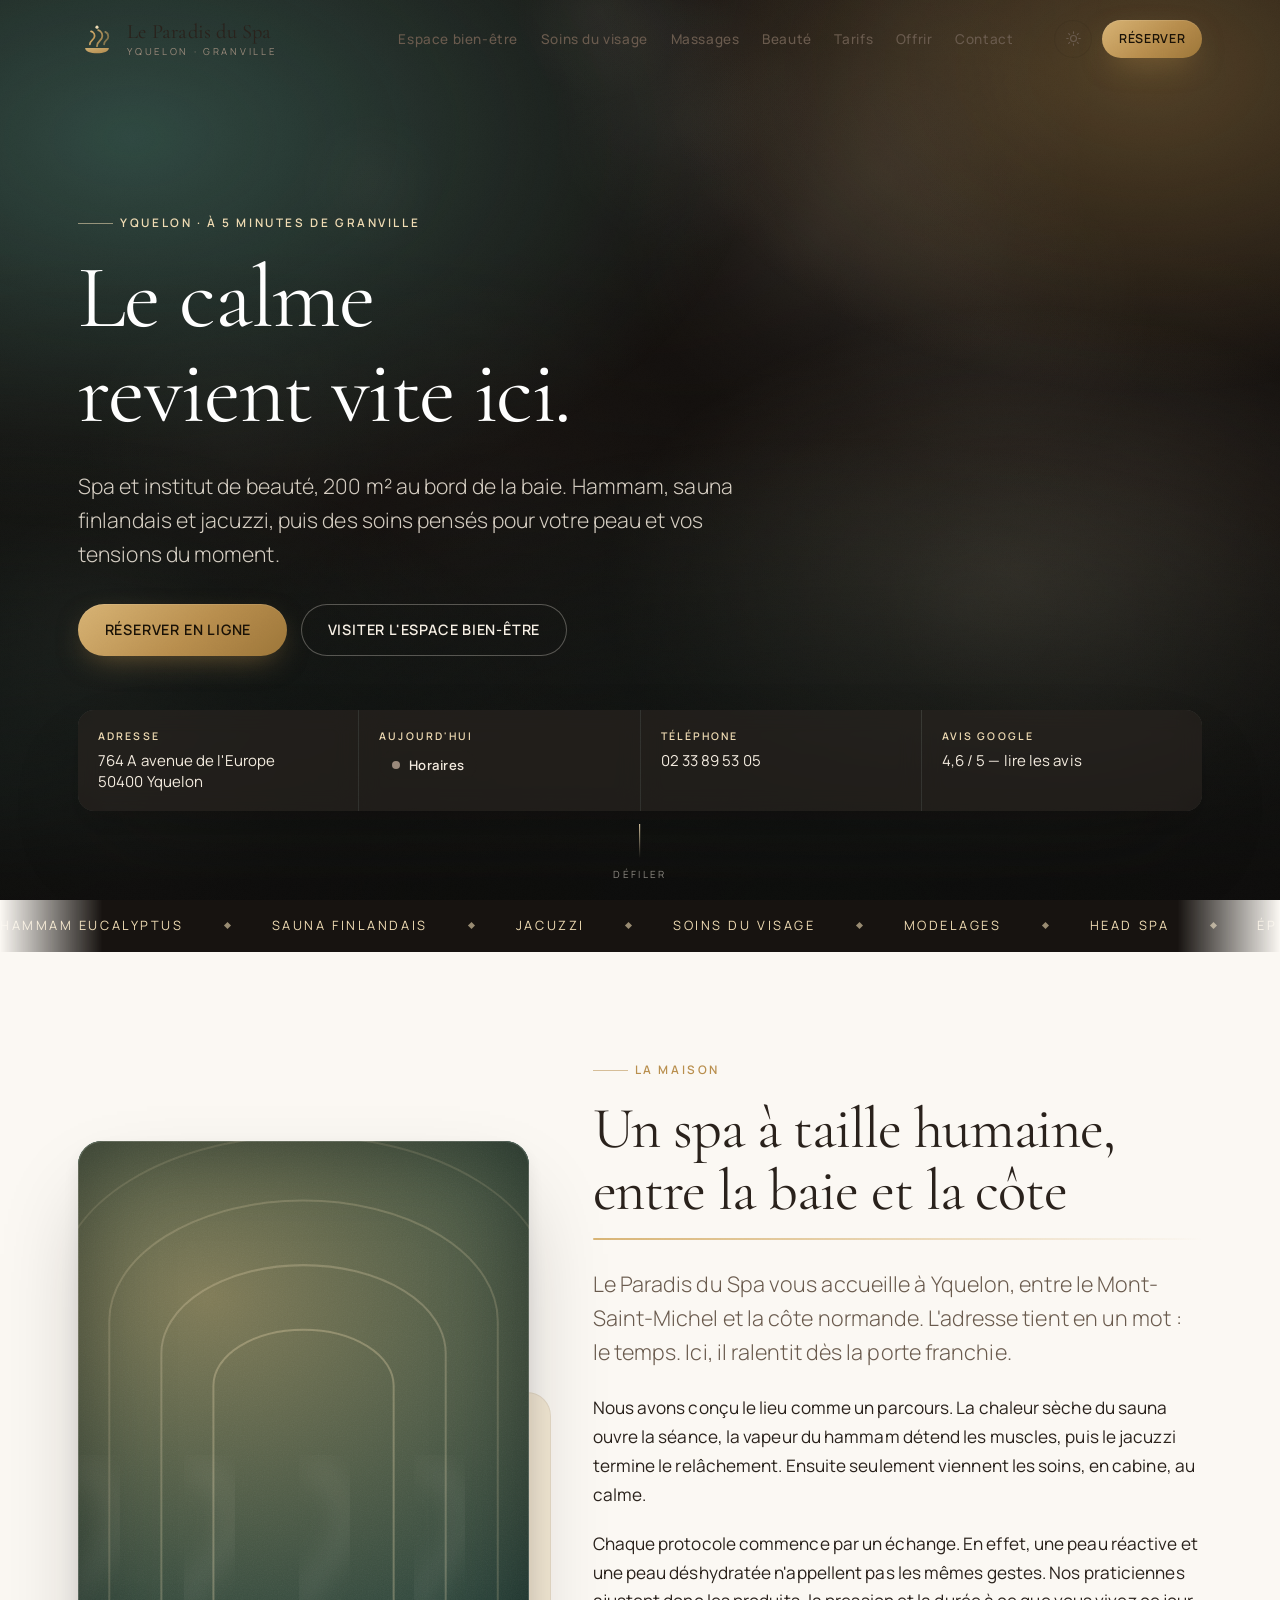
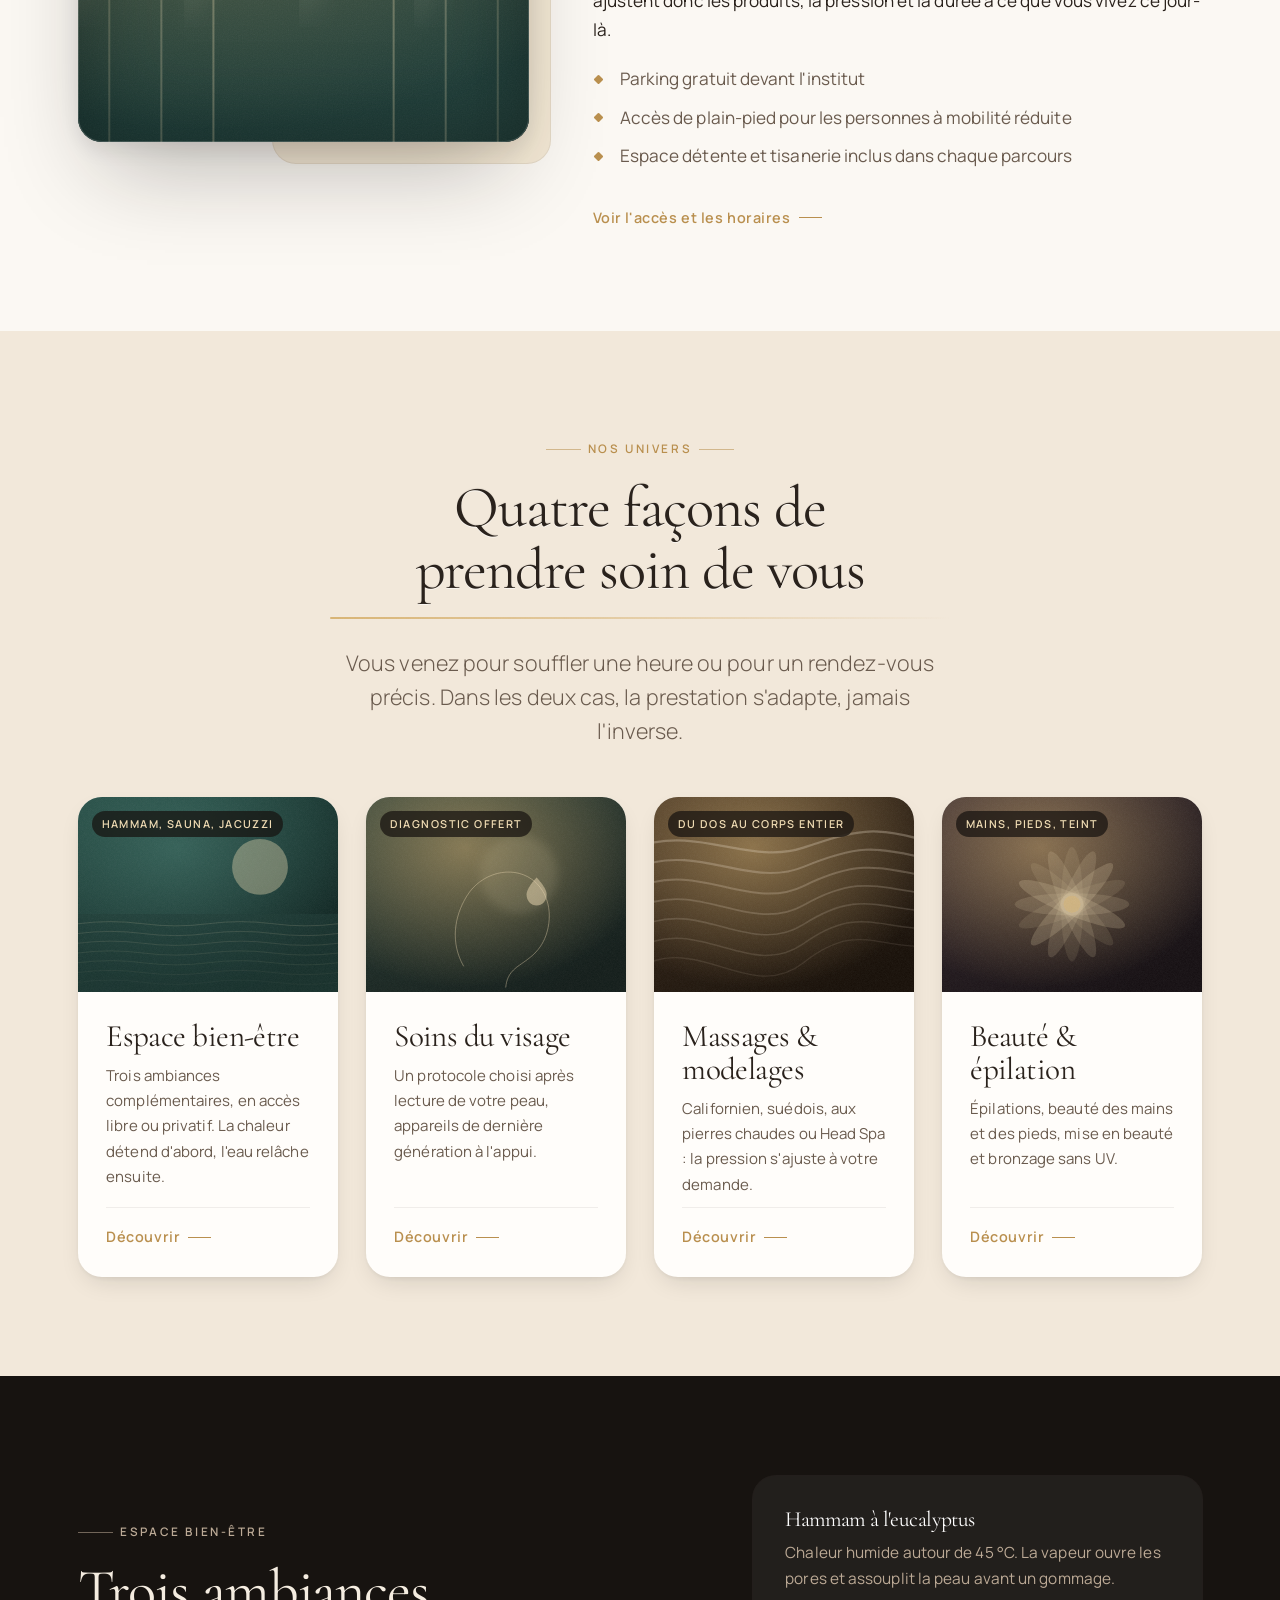
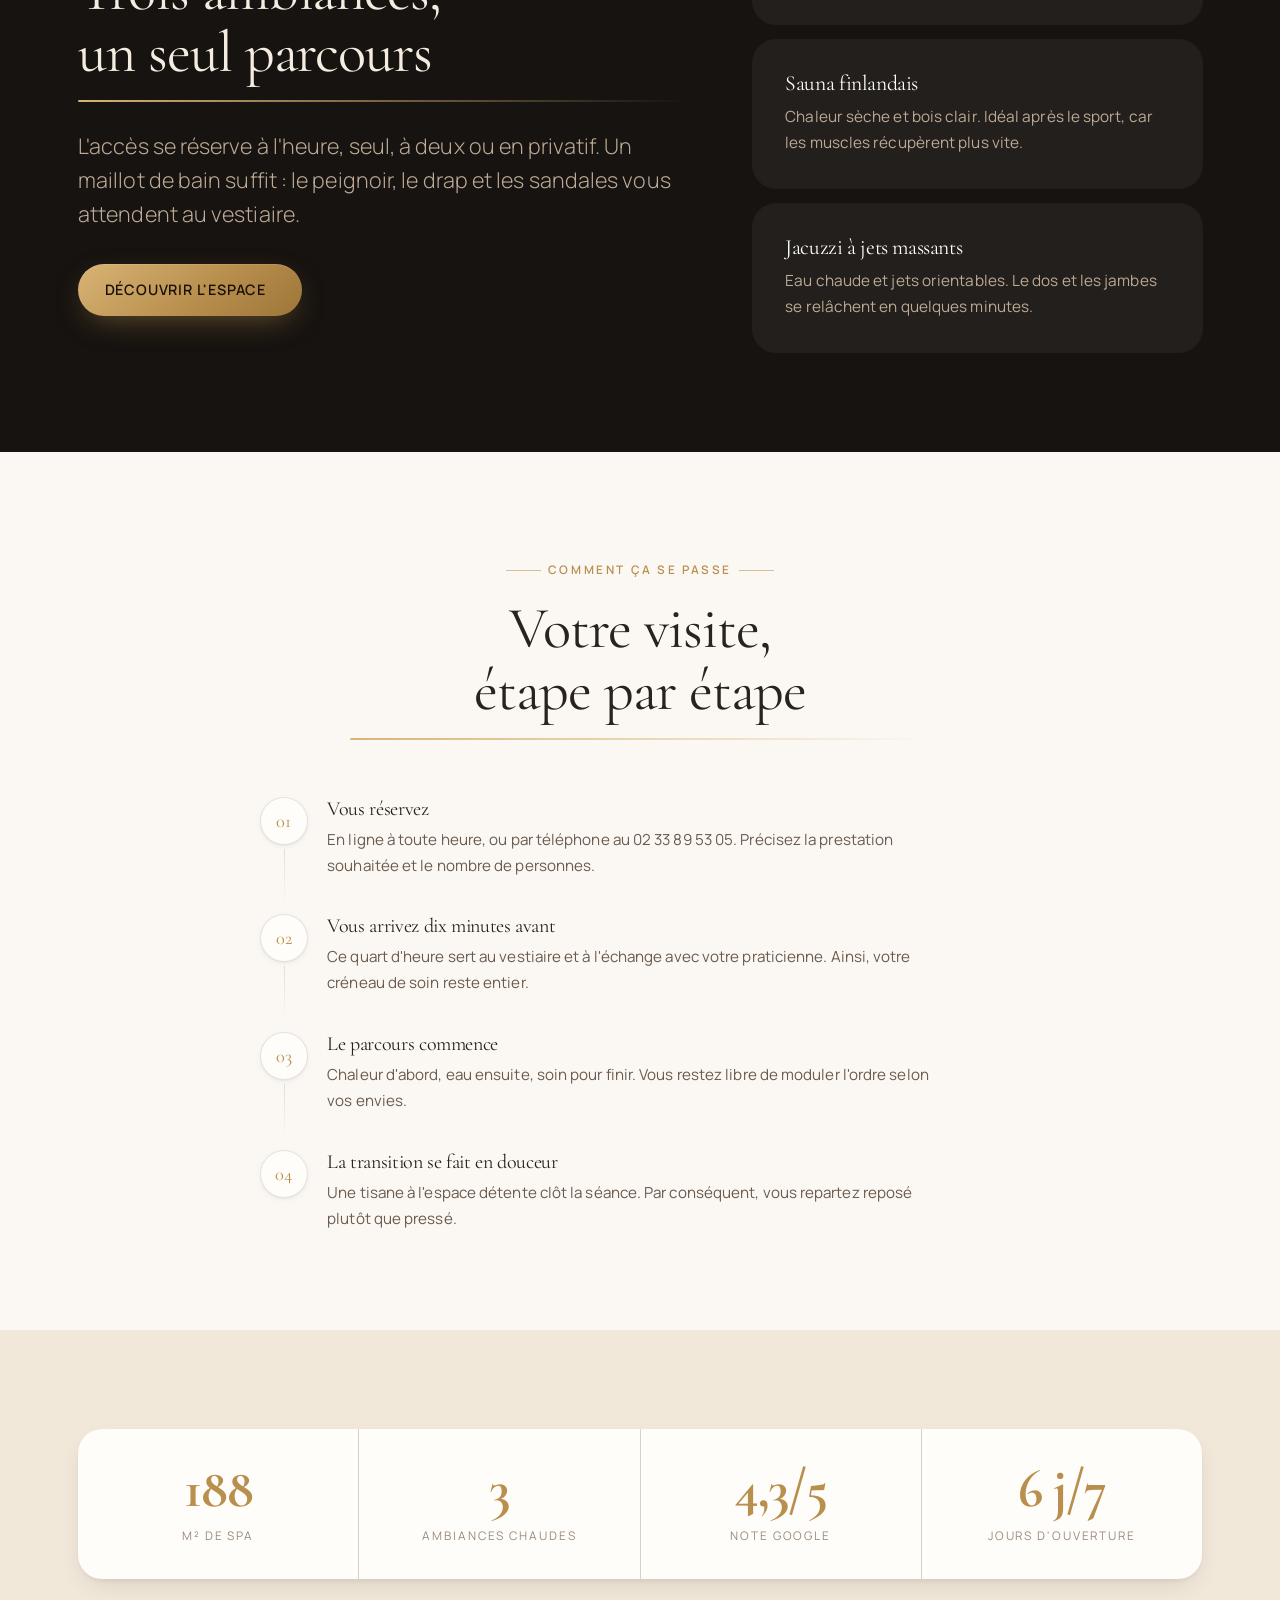
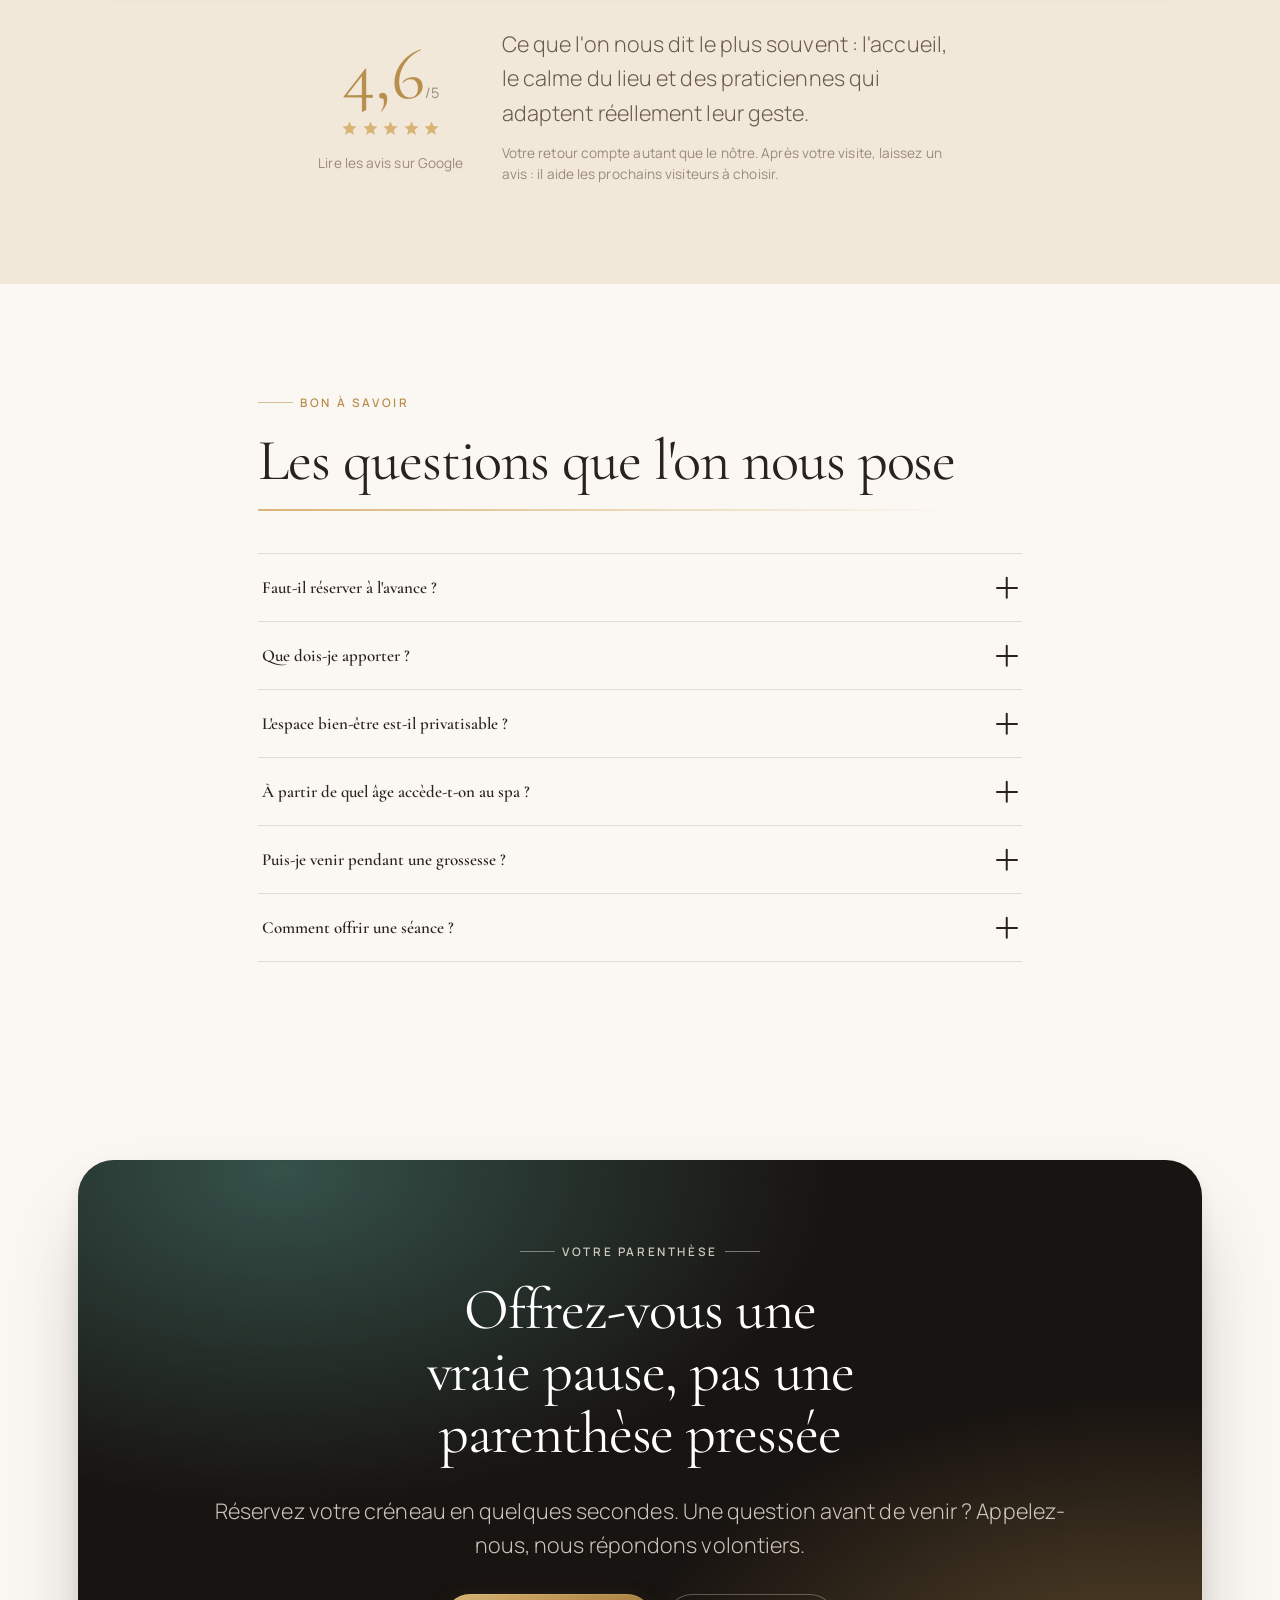
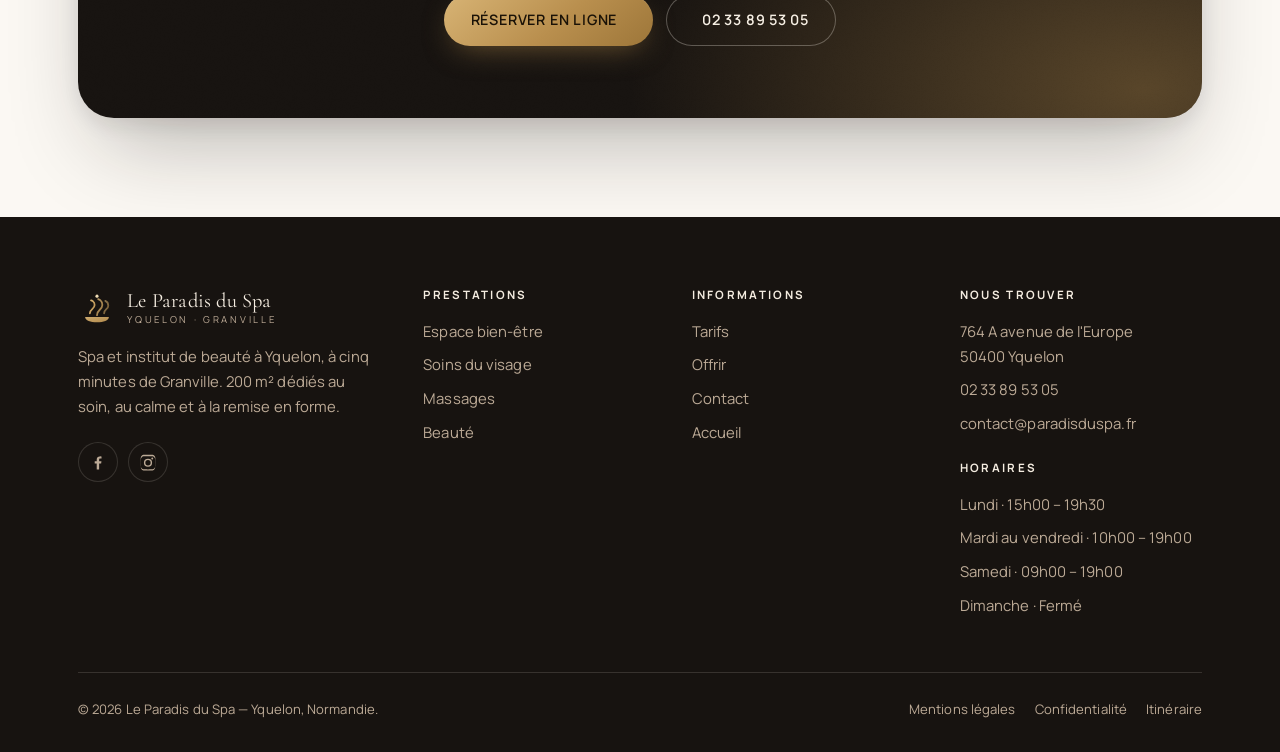
==== index.html @ 2a003c5e "Refonte complète du site en HTML statique Nouveau site de 10 pages, sans dépendance ni étape de comp" ====
<!doctype html>
<html lang="fr">
<head>
  <meta charset="utf-8">
  <meta name="viewport" content="width=device-width, initial-scale=1, viewport-fit=cover">
  <title>Spa &amp; institut de beauté à Granville — Le Paradis du Spa</title>
  <meta name="description" content="Spa à Yquelon près de Granville : hammam, sauna, jacuzzi, soins du visage, massages et beauté. Réservation en ligne, parking gratuit.">
  <link rel="canonical" href="https://www.paradisduspa.fr/">
  <meta name="robots" content="index, follow, max-image-preview:large">
  <meta name="theme-color" content="#171310">
  <meta name="format-detection" content="telephone=no">

  <meta property="og:type" content="website">
  <meta property="og:locale" content="fr_FR">
  <meta property="og:site_name" content="Le Paradis du Spa">
  <meta property="og:title" content="Spa &amp; institut de beauté à Granville — Le Paradis du Spa">
  <meta property="og:description" content="Spa à Yquelon près de Granville : hammam, sauna, jacuzzi, soins du visage, massages et beauté. Réservation en ligne, parking gratuit.">
  <meta property="og:url" content="https://www.paradisduspa.fr/">
  <meta property="og:image" content="https://www.paradisduspa.fr/assets/img/og.jpg">
  <meta property="og:image:width" content="1200">
  <meta property="og:image:height" content="630">
  <meta name="twitter:card" content="summary_large_image">

  <link rel="icon" href="assets/img/favicon.svg" type="image/svg+xml">
  <link rel="apple-touch-icon" href="assets/img/apple-touch-icon.png">
  <link rel="manifest" href="site.webmanifest">

  <link rel="preconnect" href="https://fonts.googleapis.com">
  <link rel="preconnect" href="https://fonts.gstatic.com" crossorigin>
  <link rel="stylesheet" href="assets/css/style.css">
  <link rel="stylesheet" href="https://fonts.googleapis.com/css2?family=Cormorant+Garamond:ital,wght@0,300;0,400;0,600;1,300&family=Manrope:wght@300;400;500;600;700&display=swap" media="print" onload="this.media='all'">
  <noscript><link rel="stylesheet" href="https://fonts.googleapis.com/css2?family=Cormorant+Garamond:ital,wght@0,300;0,400;0,600;1,300&family=Manrope:wght@300;400;500;600;700&display=swap"></noscript>

  <!-- Thème appliqué avant peinture : évite le clignotement au chargement -->
  <script>(function(){var d=document.documentElement;
try{var t=localStorage.getItem('pds-theme');if(t)d.setAttribute('data-theme',t)}catch(e){}
d.className+=' js';
// Garde-fou : si main.js n'a pas démarré, on rend tout le contenu visible.
setTimeout(function(){if(!d.hasAttribute('data-js-ok'))d.className=d.className.replace(' js','')},2500);})();</script>
  <script type="application/ld+json">
{"@context":"https://schema.org","@type":"DaySpa","@id":"https://www.paradisduspa.fr/#etablissement",
"name":"Le Paradis du Spa","url":"https://www.paradisduspa.fr/","telephone":"+33233895305","email":"contact@paradisduspa.fr",
"image":"https://www.paradisduspa.fr/assets/img/og.jpg","priceRange":"€€",
"description":"Spa et institut de beauté à Yquelon, près de Granville : hammam, sauna finlandais, jacuzzi, soins du visage, massages et beauté.",
"address":{"@type":"PostalAddress","streetAddress":"764 A avenue de l'Europe","addressLocality":"Yquelon","postalCode":"50400","addressCountry":"FR"},
"geo":{"@type":"GeoCoordinates","latitude":48.8262,"longitude":-1.5769},
"areaServed":[{"@type":"City","name":"Granville"},{"@type":"City","name":"Yquelon"},{"@type":"City","name":"Donville-les-Bains"},{"@type":"City","name":"Bréhal"}],
"openingHoursSpecification":[
 {"@type":"OpeningHoursSpecification","dayOfWeek":"Monday","opens":"15:00","closes":"19:30"},
 {"@type":"OpeningHoursSpecification","dayOfWeek":["Tuesday","Wednesday","Thursday","Friday"],"opens":"10:00","closes":"19:00"},
 {"@type":"OpeningHoursSpecification","dayOfWeek":"Saturday","opens":"09:00","closes":"19:00"}],
"amenityFeature":[
 {"@type":"LocationFeatureSpecification","name":"Hammam","value":true},
 {"@type":"LocationFeatureSpecification","name":"Sauna finlandais","value":true},
 {"@type":"LocationFeatureSpecification","name":"Jacuzzi","value":true},
 {"@type":"LocationFeatureSpecification","name":"Parking gratuit","value":true},
 {"@type":"LocationFeatureSpecification","name":"Accès pour personnes à mobilité réduite","value":true}],
"potentialAction":{"@type":"ReserveAction","target":{"@type":"EntryPoint","urlTemplate":"https://www.planity.com/le-paradis-du-spa-50400-yquelon-wvk","inLanguage":"fr-FR"}},
"hasMap":"https://www.google.com/maps/dir/?api=1&destination=764+avenue+de+l%27Europe+50400+Yquelon"}
  </script>
  <script type="application/ld+json">{"@context":"https://schema.org","@type":"FAQPage","mainEntity":[{"@type":"Question","name":"Faut-il réserver à l'avance ?","acceptedAnswer":{"@type":"Answer","text":"Oui, la réservation reste vivement conseillée. Les créneaux du samedi et de fin de journée partent vite. Vous réservez en ligne à toute heure, ou par téléphone pendant les horaires d'ouverture."}}, {"@type":"Question","name":"Que dois-je apporter ?","acceptedAnswer":{"@type":"Answer","text":"Rien d'autre que votre maillot de bain pour l'espace bien-être. Peignoir, drap de bain et sandales vous attendent sur place. Pour un soin ou un massage, le linge nécessaire est fourni."}}, {"@type":"Question","name":"L'espace bien-être est-il privatisable ?","acceptedAnswer":{"@type":"Answer","text":"Oui. Vous pouvez réserver le hammam, le sauna et le jacuzzi en accès privatif, seul ou à deux. Contactez-nous pour connaître les créneaux disponibles et organiser une occasion particulière."}}, {"@type":"Question","name":"À partir de quel âge accède-t-on au spa ?","acceptedAnswer":{"@type":"Answer","text":"L'espace bien-être est réservé aux personnes majeures. En revanche, plusieurs soins visage et prestations beauté restent accessibles aux mineurs accompagnés d'un parent. Demandez-nous conseil."}}, {"@type":"Question","name":"Puis-je venir pendant une grossesse ?","acceptedAnswer":{"@type":"Answer","text":"Le hammam, le sauna et le jacuzzi sont déconseillés pendant la grossesse. Toutefois, nous proposons des modelages adaptés dès le deuxième trimestre. Signalez-le simplement au moment de la réservation."}}, {"@type":"Question","name":"Comment offrir une séance ?","acceptedAnswer":{"@type":"Answer","text":"Le bon cadeau s'achète à l'institut, en montant libre ou pour une prestation précise. Il reste valable un an. Voir la page Offrir un moment."}}]}</script>
</head>
<body>
<a class="skip" href="#main">Aller au contenu principal</a>
<div class="progress" aria-hidden="true"></div>
<header class="header">
  <div class="header__inner">
    <a class="brand" href="index.html" aria-label="Le Paradis du Spa — retour à l'accueil">
      <img class="brand__mark" src="assets/img/logo.svg" alt="" width="38" height="38">
      <span class="brand__txt">
        <span class="brand__name">Le Paradis du Spa</span>
        <span class="brand__sub">Yquelon · Granville</span>
      </span>
    </a>
    <nav class="nav" aria-label="Navigation principale"><a href="espace-bien-etre.html">Espace bien-être</a><a href="soins-visage.html">Soins du visage</a><a href="massages.html">Massages</a><a href="beaute.html">Beauté</a><a href="tarifs.html">Tarifs</a><a href="offrir.html">Offrir</a><a href="contact.html">Contact</a></nav>
    <div class="header__actions">
      <button class="theme-btn" type="button" data-theme-toggle aria-label="Changer de thème">
        <svg class="sun" viewBox="0 0 24 24" aria-hidden="true"><circle cx="12" cy="12" r="4.2"/><path d="M12 2.5v2M12 19.5v2M2.5 12h2M19.5 12h2M5.2 5.2l1.4 1.4M17.4 17.4l1.4 1.4M18.8 5.2l-1.4 1.4M6.6 17.4l-1.4 1.4"/></svg>
        <svg class="moon" viewBox="0 0 24 24" aria-hidden="true"><path d="M20 14.5A8.5 8.5 0 0 1 9.5 4a8.5 8.5 0 1 0 10.5 10.5Z"/></svg>
      </button>
      <a class="btn btn--gold btn--sm" href="https://www.planity.com/le-paradis-du-spa-50400-yquelon-wvk" target="_blank" rel="noopener" data-magnet=".22">Réserver</a>
      <button class="burger" type="button" aria-expanded="false" aria-controls="menu-mobile" aria-label="Ouvrir le menu">
        <span></span><span></span><span></span>
      </button>
    </div>
  </div>
</header>

<nav class="menu" id="menu-mobile" aria-hidden="true" aria-label="Navigation mobile">
  <a href="index.html" style="--i:0"><span>00</span>Accueil</a>
  <a href="espace-bien-etre.html" style="--i:0"><span>01</span>Espace bien-être</a><a href="soins-visage.html" style="--i:1"><span>02</span>Soins du visage</a><a href="massages.html" style="--i:2"><span>03</span>Massages</a><a href="beaute.html" style="--i:3"><span>04</span>Beauté</a><a href="tarifs.html" style="--i:4"><span>05</span>Tarifs</a><a href="offrir.html" style="--i:5"><span>06</span>Offrir</a><a href="contact.html" style="--i:6"><span>07</span>Contact</a>
  <div class="menu__foot">
    <a class="btn btn--gold" href="https://www.planity.com/le-paradis-du-spa-50400-yquelon-wvk" target="_blank" rel="noopener">Réserver en ligne</a>
    <a class="btn btn--ghost" href="tel:+33233895305">02 33 89 53 05</a>
  </div>
</nav>

<main id="main">

<section class="hero">
  <div class="hero__bg" aria-hidden="true"></div>
  <canvas class="hero__steam" aria-hidden="true"></canvas>
  <div class="hero__inner">
    <p class="eyebrow">Yquelon · à 5 minutes de Granville</p>
    <h1>
      <span class="reveal-word" style="--i:0"><i>Le calme</i></span>
      <span class="reveal-word" style="--i:1"><i>revient</i></span>
      <span class="reveal-word" style="--i:2"><i>vite</i></span>
      <span class="reveal-word" style="--i:3"><i>ici.</i></span>
    </h1>
    <p class="lead">Spa et institut de beauté, 200 m² au bord de la baie. Hammam, sauna finlandais et jacuzzi, puis des soins pensés pour votre peau et vos tensions du moment.</p>
    <div class="hero__cta">
      <a class="btn btn--gold" href="https://www.planity.com/le-paradis-du-spa-50400-yquelon-wvk" target="_blank" rel="noopener" data-magnet=".22">Réserver en ligne <svg viewBox="0 0 24 24" aria-hidden="true"><rect x="3.5" y="5" width="17" height="15.5" rx="2.5"/><path d="M8 3v4M16 3v4M3.5 10h17"/></svg></a>
      <a class="btn btn--ghost" href="espace-bien-etre.html">Visiter l'espace bien-être</a>
    </div>

    <dl class="hero__facts">
      <div><dt>Adresse</dt><dd>764 A avenue de l'Europe<br>50400 Yquelon</dd></div>
      <div><dt>Aujourd'hui</dt><dd><span class="openstate" data-openstate><i aria-hidden="true"></i><span>Horaires</span></span></dd></div>
      <div><dt>Téléphone</dt><dd><a href="tel:+33233895305">02 33 89 53 05</a></dd></div>
      <div><dt>Avis Google</dt><dd><a href="https://www.google.com/search?q=Le+Paradis+du+Spa+Yquelon" target="_blank" rel="noopener">4,6 / 5 — lire les avis</a></dd></div>
    </dl>
  </div>
  <span class="scroll-hint" aria-hidden="true"><i></i>Défiler</span>
</section>

<div class="ribbon" aria-hidden="true">
  <div class="ribbon__track">
    <ul><li>Hammam eucalyptus</li><li>Sauna finlandais</li><li>Jacuzzi</li><li>Soins du visage</li><li>Modelages</li><li>Head Spa</li><li>Épilation</li><li>Bronzage sans UV</li><li>Bon cadeau</li></ul>
    <ul><li>Hammam eucalyptus</li><li>Sauna finlandais</li><li>Jacuzzi</li><li>Soins du visage</li><li>Modelages</li><li>Head Spa</li><li>Épilation</li><li>Bronzage sans UV</li><li>Bon cadeau</li></ul>
  </div>
</div>

<section class="section">
  <div class="wrap split split--wide-right">
    <div class="split__media frame-stack" data-rise="left">
      <figure class="frame frame--tall" style="margin:0">
        <img src="assets/img/hammam.svg" alt="Voûtes du hammam baignées de vapeur d'eucalyptus" width="800" height="600" loading="lazy" decoding="async">
      </figure>
      <div class="badge-float badge-float--br" data-rise="zoom">
        <b data-count="200" data-suffix="">0</b>
        <span>m² dédiés<br>au bien-être</span>
      </div>
    </div>
    <div>
      <p class="eyebrow">La maison</p>
      <h2 class="sec-title">Un spa à taille humaine, entre la baie et la côte</h2>
      <p class="lead mt-1">Le Paradis du Spa vous accueille à Yquelon, entre le Mont-Saint-Michel et la côte normande. L'adresse tient en un mot&nbsp;: le temps. Ici, il ralentit dès la porte franchie.</p>
      <p>Nous avons conçu le lieu comme un parcours. La chaleur sèche du sauna ouvre la séance, la vapeur du hammam détend les muscles, puis le jacuzzi termine le relâchement. Ensuite seulement viennent les soins, en cabine, au calme.</p>
      <p>Chaque protocole commence par un échange. En effet, une peau réactive et une peau déshydratée n'appellent pas les mêmes gestes. Nos praticiennes ajustent donc les produits, la pression et la durée à ce que vous vivez ce jour-là.</p>
      <ul class="ticks mt-1">
        <li>Parking gratuit devant l'institut</li>
        <li>Accès de plain-pied pour les personnes à mobilité réduite</li>
        <li>Espace détente et tisanerie inclus dans chaque parcours</li>
      </ul>
      <p class="mt-2"><a class="link-arrow" href="contact.html">Voir l'accès et les horaires</a></p>
    </div>
  </div>
</section>

<section class="section section--alt">
  <div class="wrap">
    <div class="center" style="max-width:62ch;margin-inline:auto">
      <p class="eyebrow is-centered">Nos univers</p>
      <h2 class="sec-title carved">Quatre façons de prendre soin de vous</h2>
      <p class="lead mt-1">Vous venez pour souffler une heure ou pour un rendez-vous précis. Dans les deux cas, la prestation s'adapte, jamais l'inverse.</p>
    </div>
    <div class="grid g-4 mt-3"><a class="svc" href="espace-bien-etre.html" data-rise>
        <div class="svc__media">
          <img src="assets/img/bien-etre.svg" alt="" width="800" height="600" loading="lazy" decoding="async">
          <span class="svc__tag">Hammam, sauna, jacuzzi</span>
        </div>
        <div class="svc__body">
          <h3>Espace bien-être</h3>
          <p>Trois ambiances complémentaires, en accès libre ou privatif. La chaleur détend d'abord, l'eau relâche ensuite.</p>
          <div class="svc__meta">
            <span class="link-arrow">Découvrir</span>
          </div>
        </div>
      </a><a class="svc" href="soins-visage.html" data-rise>
        <div class="svc__media">
          <img src="assets/img/soin-visage.svg" alt="" width="800" height="600" loading="lazy" decoding="async">
          <span class="svc__tag">Diagnostic offert</span>
        </div>
        <div class="svc__body">
          <h3>Soins du visage</h3>
          <p>Un protocole choisi après lecture de votre peau, appareils de dernière génération à l'appui.</p>
          <div class="svc__meta">
            <span class="link-arrow">Découvrir</span>
          </div>
        </div>
      </a><a class="svc" href="massages.html" data-rise>
        <div class="svc__media">
          <img src="assets/img/massage.svg" alt="" width="800" height="600" loading="lazy" decoding="async">
          <span class="svc__tag">Du dos au corps entier</span>
        </div>
        <div class="svc__body">
          <h3>Massages & modelages</h3>
          <p>Californien, suédois, aux pierres chaudes ou Head Spa : la pression s'ajuste à votre demande.</p>
          <div class="svc__meta">
            <span class="link-arrow">Découvrir</span>
          </div>
        </div>
      </a><a class="svc" href="beaute.html" data-rise>
        <div class="svc__media">
          <img src="assets/img/beaute.svg" alt="" width="800" height="600" loading="lazy" decoding="async">
          <span class="svc__tag">Mains, pieds, teint</span>
        </div>
        <div class="svc__body">
          <h3>Beauté & épilation</h3>
          <p>Épilations, beauté des mains et des pieds, mise en beauté et bronzage sans UV.</p>
          <div class="svc__meta">
            <span class="link-arrow">Découvrir</span>
          </div>
        </div>
      </a></div>
  </div>
</section>

<section class="section section--deep">
  <div class="wrap">
    <div class="split split--wide-left">
      <div>
        <p class="eyebrow">Espace bien-être</p>
        <h2 class="sec-title">Trois ambiances, un seul parcours</h2>
        <p class="lead mt-1">L'accès se réserve à l'heure, seul, à deux ou en privatif. Un maillot de bain suffit&nbsp;: le peignoir, le drap et les sandales vous attendent au vestiaire.</p>
        <p class="mt-2"><a class="btn btn--gold" href="espace-bien-etre.html" data-magnet=".2">Découvrir l'espace <svg viewBox="0 0 24 24" aria-hidden="true"><path d="M5 12h13M13 6l6 6-6 6"/></svg></a></p>
      </div>
      <div class="grid" style="gap:.9rem">
        <div class="card tilt" data-rise="right" style="background:rgba(255,255,255,.05);box-shadow:none">
          <h3 style="color:#fff;font-size:1.35rem">Hammam à l'eucalyptus</h3>
          <p style="color:var(--on-deep-soft)">Chaleur humide autour de 45&nbsp;°C. La vapeur ouvre les pores et assouplit la peau avant un gommage.</p>
        </div>
        <div class="card tilt" data-rise="right" style="background:rgba(255,255,255,.05);box-shadow:none">
          <h3 style="color:#fff;font-size:1.35rem">Sauna finlandais</h3>
          <p style="color:var(--on-deep-soft)">Chaleur sèche et bois clair. Idéal après le sport, car les muscles récupèrent plus vite.</p>
        </div>
        <div class="card tilt" data-rise="right" style="background:rgba(255,255,255,.05);box-shadow:none">
          <h3 style="color:#fff;font-size:1.35rem">Jacuzzi à jets massants</h3>
          <p style="color:var(--on-deep-soft)">Eau chaude et jets orientables. Le dos et les jambes se relâchent en quelques minutes.</p>
        </div>
      </div>
    </div>
  </div>
</section>

<section class="section">
  <div class="wrap">
    <div class="center" style="max-width:58ch;margin-inline:auto">
      <p class="eyebrow is-centered">Comment ça se passe</p>
      <h2 class="sec-title">Votre visite, étape par étape</h2>
    </div>
    <div class="steps mt-3" style="max-width:760px;margin-inline:auto">
      <div class="step" data-rise>
        <h3>Vous réservez</h3>
        <p>En ligne à toute heure, ou par téléphone au 02 33 89 53 05. Précisez la prestation souhaitée et le nombre de personnes.</p>
      </div>
      <div class="step" data-rise>
        <h3>Vous arrivez dix minutes avant</h3>
        <p>Ce quart d'heure sert au vestiaire et à l'échange avec votre praticienne. Ainsi, votre créneau de soin reste entier.</p>
      </div>
      <div class="step" data-rise>
        <h3>Le parcours commence</h3>
        <p>Chaleur d'abord, eau ensuite, soin pour finir. Vous restez libre de moduler l'ordre selon vos envies.</p>
      </div>
      <div class="step" data-rise>
        <h3>La transition se fait en douceur</h3>
        <p>Une tisane à l'espace détente clôt la séance. Par conséquent, vous repartez reposé plutôt que pressé.</p>
      </div>
    </div>
  </div>
</section>

<section class="section section--alt">
  <div class="wrap">
    <div class="stats" data-rise>
      <div class="stat"><b data-count="200">0</b><span>m² de spa</span></div>
      <div class="stat"><b data-count="3">0</b><span>ambiances chaudes</span></div>
      <div class="stat"><b data-count="4.6" data-suffix="/5">0</b><span>note Google</span></div>
      <div class="stat"><b data-count="6" data-suffix=" j/7">0</b><span>jours d'ouverture</span></div>
    </div>

    <div class="reviews mt-3" data-rise>
      <div>
        <div class="reviews__score">4,6<sub>/5</sub></div>
        <div class="stars" aria-hidden="true">
          <svg viewBox="0 0 24 24"><path d="m12 17.3-6.2 3.7 1.7-7L2 9.2l7.1-.6L12 2l2.9 6.6 7.1.6-5.5 4.8 1.7 7z"/></svg>
          <svg viewBox="0 0 24 24"><path d="m12 17.3-6.2 3.7 1.7-7L2 9.2l7.1-.6L12 2l2.9 6.6 7.1.6-5.5 4.8 1.7 7z"/></svg>
          <svg viewBox="0 0 24 24"><path d="m12 17.3-6.2 3.7 1.7-7L2 9.2l7.1-.6L12 2l2.9 6.6 7.1.6-5.5 4.8 1.7 7z"/></svg>
          <svg viewBox="0 0 24 24"><path d="m12 17.3-6.2 3.7 1.7-7L2 9.2l7.1-.6L12 2l2.9 6.6 7.1.6-5.5 4.8 1.7 7z"/></svg>
          <svg viewBox="0 0 24 24"><path d="m12 17.3-6.2 3.7 1.7-7L2 9.2l7.1-.6L12 2l2.9 6.6 7.1.6-5.5 4.8 1.7 7z"/></svg>
        </div>
        <p class="fine mt-1" style="text-align:center"><a class="u-link" href="https://www.google.com/search?q=Le+Paradis+du+Spa+Yquelon" target="_blank" rel="noopener">Lire les avis sur Google</a></p>
      </div>
      <div style="max-width:46ch;text-align:left">
        <p class="lead" style="margin-bottom:.8rem">Ce que l'on nous dit le plus souvent&nbsp;: l'accueil, le calme du lieu et des praticiennes qui adaptent réellement leur geste.</p>
        <p class="fine">Votre retour compte autant que le nôtre. Après votre visite, laissez un avis&nbsp;: il aide les prochains visiteurs à choisir.</p>
      </div>
    </div>
  </div>
</section>

<section class="section">
  <div class="wrap wrap-narrow">
    <p class="eyebrow">Bon à savoir</p>
    <h2 class="sec-title">Les questions que l'on nous pose</h2>
    <div class="mt-2"><div class="acc"><div class="acc__item" data-rise>
      <h3 style="margin:0"><button class="acc__btn" type="button" aria-expanded="false" aria-controls="faq0">
        <span>Faut-il réserver à l'avance&nbsp;?</span><span class="acc__sign" aria-hidden="true"></span>
      </button></h3>
      <div class="acc__panel" id="faq0"><div><p>Oui, la réservation reste vivement conseillée. Les créneaux du samedi et de fin de journée partent vite. Vous réservez en ligne à toute heure, ou par téléphone pendant les horaires d'ouverture.</p></div></div>
    </div><div class="acc__item" data-rise>
      <h3 style="margin:0"><button class="acc__btn" type="button" aria-expanded="false" aria-controls="faq1">
        <span>Que dois-je apporter&nbsp;?</span><span class="acc__sign" aria-hidden="true"></span>
      </button></h3>
      <div class="acc__panel" id="faq1"><div><p>Rien d'autre que votre maillot de bain pour l'espace bien-être. Peignoir, drap de bain et sandales vous attendent sur place. Pour un soin ou un massage, le linge nécessaire est fourni.</p></div></div>
    </div><div class="acc__item" data-rise>
      <h3 style="margin:0"><button class="acc__btn" type="button" aria-expanded="false" aria-controls="faq2">
        <span>L'espace bien-être est-il privatisable&nbsp;?</span><span class="acc__sign" aria-hidden="true"></span>
      </button></h3>
      <div class="acc__panel" id="faq2"><div><p>Oui. Vous pouvez réserver le hammam, le sauna et le jacuzzi en accès privatif, seul ou à deux. Contactez-nous pour connaître les créneaux disponibles et organiser une occasion particulière.</p></div></div>
    </div><div class="acc__item" data-rise>
      <h3 style="margin:0"><button class="acc__btn" type="button" aria-expanded="false" aria-controls="faq3">
        <span>À partir de quel âge accède-t-on au spa&nbsp;?</span><span class="acc__sign" aria-hidden="true"></span>
      </button></h3>
      <div class="acc__panel" id="faq3"><div><p>L'espace bien-être est réservé aux personnes majeures. En revanche, plusieurs soins visage et prestations beauté restent accessibles aux mineurs accompagnés d'un parent. Demandez-nous conseil.</p></div></div>
    </div><div class="acc__item" data-rise>
      <h3 style="margin:0"><button class="acc__btn" type="button" aria-expanded="false" aria-controls="faq4">
        <span>Puis-je venir pendant une grossesse&nbsp;?</span><span class="acc__sign" aria-hidden="true"></span>
      </button></h3>
      <div class="acc__panel" id="faq4"><div><p>Le hammam, le sauna et le jacuzzi sont déconseillés pendant la grossesse. Toutefois, nous proposons des modelages adaptés dès le deuxième trimestre. Signalez-le simplement au moment de la réservation.</p></div></div>
    </div><div class="acc__item" data-rise>
      <h3 style="margin:0"><button class="acc__btn" type="button" aria-expanded="false" aria-controls="faq5">
        <span>Comment offrir une séance&nbsp;?</span><span class="acc__sign" aria-hidden="true"></span>
      </button></h3>
      <div class="acc__panel" id="faq5"><div><p>Le bon cadeau s'achète à l'institut, en montant libre ou pour une prestation précise. Il reste valable un an. Voir la page <a class="u-link" href="offrir.html">Offrir un moment</a>.</p></div></div>
    </div></div></div>
  </div>
</section>

<section class="section">
  <div class="wrap">
    <div class="cta" data-rise="zoom">
      <p class="eyebrow is-centered">Votre parenthèse</p>
      <h2>Offrez-vous une vraie pause, pas une parenthèse pressée</h2>
      <p class="lead">Réservez votre créneau en quelques secondes. Une question avant de venir&nbsp;? Appelez-nous, nous répondons volontiers.</p>
      <div class="cta__btns">
        <a class="btn btn--gold" href="https://www.planity.com/le-paradis-du-spa-50400-yquelon-wvk" target="_blank" rel="noopener" data-magnet=".2">Réserver en ligne <svg viewBox="0 0 24 24" aria-hidden="true"><rect x="3.5" y="5" width="17" height="15.5" rx="2.5"/><path d="M8 3v4M16 3v4M3.5 10h17"/></svg></a>
        <a class="btn btn--ghost" href="tel:+33233895305"><svg viewBox="0 0 24 24" aria-hidden="true"><path d="M4 5c0-.6.4-1 1-1h2.4c.5 0 .9.3 1 .8l.8 3c.1.4 0 .8-.3 1L7.5 10a12 12 0 0 0 6.5 6.5l1.2-1.4c.3-.3.7-.4 1-.3l3 .8c.5.1.8.5.8 1V19c0 .6-.4 1-1 1A15 15 0 0 1 4 5Z"/></svg> 02 33 89 53 05</a>
      </div>
    </div>
  </div>
</section>

</main>
<footer class="footer">
  <div class="wrap">
    <div class="footer__top">
      <div>
        <div class="brand">
          <img class="brand__mark" src="assets/img/logo.svg" alt="" width="38" height="38" loading="lazy">
          <span class="brand__txt">
            <span class="brand__name">Le Paradis du Spa</span>
            <span class="brand__sub">Yquelon · Granville</span>
          </span>
        </div>
        <p class="footer__desc">Spa et institut de beauté à Yquelon, à cinq minutes de Granville. 200 m² dédiés au soin, au calme et à la remise en forme.</p>
        <div class="social">
          <a href="https://www.facebook.com/" target="_blank" rel="noopener" aria-label="Facebook"><svg viewBox="0 0 24 24" aria-hidden="true"><path d="M13.5 22v-8h2.7l.4-3.1h-3.1V8.9c0-.9.25-1.5 1.55-1.5H16.7V4.6A21 21 0 0 0 14.3 4.5c-2.4 0-4 1.45-4 4.1v2.3H7.6V14h2.7v8Z"/></svg></a>
          <a href="https://www.instagram.com/" target="_blank" rel="noopener" aria-label="Instagram"><svg viewBox="0 0 24 24" aria-hidden="true"><path d="M12 2.2c3.2 0 3.6 0 4.85.07 1.17.05 1.8.25 2.23.42.56.22.96.48 1.38.9.42.42.68.82.9 1.38.17.42.37 1.06.42 2.23.06 1.26.07 1.63.07 4.8s0 3.6-.07 4.85c-.05 1.17-.25 1.8-.42 2.23-.22.56-.48.96-.9 1.38-.42.42-.82.68-1.38.9-.42.17-1.06.37-2.23.42-1.26.06-1.63.07-4.85.07s-3.6 0-4.85-.07c-1.17-.05-1.8-.25-2.23-.42-.56-.22-.96-.48-1.38-.9-.42-.42-.68-.82-.9-1.38-.17-.42-.37-1.06-.42-2.23C2.2 15.6 2.2 15.2 2.2 12s0-3.6.07-4.85c.05-1.17.25-1.8.42-2.23.22-.56.48-.96.9-1.38.42-.42.82-.68 1.38-.9.42-.17 1.06-.37 2.23-.42C8.4 2.2 8.8 2.2 12 2.2Zm0 1.98c-3.14 0-3.5.01-4.74.07-1.14.05-1.76.24-2.17.4-.55.21-.94.47-1.35.88-.41.41-.67.8-.88 1.35-.16.41-.35 1.03-.4 2.17-.06 1.24-.07 1.6-.07 4.74s.01 3.5.07 4.74c.05 1.14.24 1.76.4 2.17.21.55.47.94.88 1.35.41.41.8.67 1.35.88.41.16 1.03.35 2.17.4 1.24.06 1.6.07 4.74.07s3.5-.01 4.74-.07c1.14-.05 1.76-.24 2.17-.4.55-.21.94-.47 1.35-.88.41-.41.67-.8.88-1.35.16-.41.35-1.03.4-2.17.06-1.24.07-1.6.07-4.74s-.01-3.5-.07-4.74c-.05-1.14-.24-1.76-.4-2.17a3.6 3.6 0 0 0-.88-1.35 3.6 3.6 0 0 0-1.35-.88c-.41-.16-1.03-.35-2.17-.4-1.24-.06-1.6-.07-4.74-.07Zm0 3.37a5.45 5.45 0 1 1 0 10.9 5.45 5.45 0 0 1 0-10.9Zm0 8.99a3.54 3.54 0 1 0 0-7.08 3.54 3.54 0 0 0 0 7.08Zm6.94-9.2a1.27 1.27 0 1 1-2.55 0 1.27 1.27 0 0 1 2.55 0Z"/></svg></a>
        </div>
      </div>
      <div>
        <h2 class="footer__h">Prestations</h2>
        <ul><li><a href="espace-bien-etre.html">Espace bien-être</a></li><li><a href="soins-visage.html">Soins du visage</a></li><li><a href="massages.html">Massages</a></li><li><a href="beaute.html">Beauté</a></li></ul>
      </div>
      <div>
        <h2 class="footer__h">Informations</h2>
        <ul><li><a href="tarifs.html">Tarifs</a></li><li><a href="offrir.html">Offrir</a></li><li><a href="contact.html">Contact</a></li><li><a href="index.html">Accueil</a></li></ul>
      </div>
      <div>
        <h2 class="footer__h">Nous trouver</h2>
        <ul>
          <li>764 A avenue de l'Europe<br>50400 Yquelon</li>
          <li><a href="tel:+33233895305">02 33 89 53 05</a></li>
          <li><a href="mailto:contact@paradisduspa.fr">contact@paradisduspa.fr</a></li>
        </ul>
        <h2 class="footer__h" style="margin-top:1.6rem">Horaires</h2>
        <ul><li>Lundi · 15h00 – 19h30</li><li>Mardi au vendredi · 10h00 – 19h00</li><li>Samedi · 09h00 – 19h00</li><li>Dimanche · Fermé</li></ul>
      </div>
    </div>
    <div class="footer__bottom">
      <p class="mb-0">© <span data-year>2026</span> Le Paradis du Spa — Yquelon, Normandie.</p>
      <div class="footer__legal">
        <a href="mentions-legales.html">Mentions légales</a>
        <a href="mentions-legales.html#confidentialite">Confidentialité</a>
        <a href="https://www.google.com/maps/dir/?api=1&destination=764+avenue+de+l%27Europe+50400+Yquelon" target="_blank" rel="noopener">Itinéraire</a>
      </div>
    </div>
  </div>
</footer>

<div class="actionbar">
  <a class="btn btn--ghost" href="tel:+33233895305"><svg viewBox="0 0 24 24" aria-hidden="true"><path d="M4 5c0-.6.4-1 1-1h2.4c.5 0 .9.3 1 .8l.8 3c.1.4 0 .8-.3 1L7.5 10a12 12 0 0 0 6.5 6.5l1.2-1.4c.3-.3.7-.4 1-.3l3 .8c.5.1.8.5.8 1V19c0 .6-.4 1-1 1A15 15 0 0 1 4 5Z"/></svg> Appeler</a>
  <a class="btn btn--gold" href="https://www.planity.com/le-paradis-du-spa-50400-yquelon-wvk" target="_blank" rel="noopener">Réserver</a>
</div>

<button class="totop" type="button" aria-label="Revenir en haut de la page"><svg viewBox="0 0 24 24" aria-hidden="true"><path d="M12 19V6M6 12l6-6 6 6"/></svg></button>

<script src="assets/js/main.js" defer></script>
</body>
</html>
---- assets/css/style.css ----
/* ==========================================================================
   Le Paradis du Spa — feuille de style unique
   Aucune dépendance, aucun framework. Tout est piloté par les jetons ci-dessous.
   Sommaire :
     01. Jetons (couleurs, espaces, relief, courbes)
     02. Réinitialisation & socle
     03. Typographie
     04. Grilles & conteneurs
     05. Boutons & liens
     06. En-tête, navigation, barre mobile
     07. Héros & vapeur
     08. Sections, cartes, relief, tilt
     09. Composants (onglets, accordéon, tarifs, compteurs, ruban)
     10. Pied de page
     11. Utilitaires, animations d'apparition
     12. Adaptatif & accessibilité (mouvement réduit, focus, impression)
   ========================================================================== */

/* ---------- 01. Jetons ---------------------------------------------------- */
:root{
  color-scheme: light;

  /* Palette — inspirée du littoral : sable, bois flotté, eau profonde, laiton */
  --c-espresso:#171310;
  --c-espresso-2:#241c17;
  --c-sea:#1f3d38;
  --c-sea-2:#2f5b52;
  --c-sea-3:#4c8377;
  --c-sand:#e8dac6;
  --c-sand-2:#f2e8da;
  --c-cream:#fbf8f3;
  --c-gold:#b98f4e;
  --c-gold-2:#d8b475;
  --c-gold-3:#f0dcb4;

  /* Rôles */
  --bg:var(--c-cream);
  --bg-alt:var(--c-sand-2);
  --bg-deep:var(--c-espresso);
  --surface:#fffdfa;
  --text:#2a221c;
  --text-soft:#6a5b4e;
  --text-faint:#9a8a7b;
  --accent:var(--c-gold);
  --accent-soft:#f4e9d5;
  --on-deep:#f4ece0;
  --on-deep-soft:#bcaa96;
  --line:rgba(42,34,28,.12);
  --line-soft:rgba(42,34,28,.07);
  --line-deep:rgba(244,236,224,.14);

  /* Relief : ombres portées douces + liseré de lumière */
  --sh-1:0 1px 2px rgba(23,19,16,.05), 0 2px 6px rgba(23,19,16,.04);
  --sh-2:0 2px 4px rgba(23,19,16,.05), 0 10px 26px -8px rgba(23,19,16,.14);
  --sh-3:0 4px 10px rgba(23,19,16,.06), 0 24px 60px -16px rgba(23,19,16,.22);
  --sh-4:0 8px 20px rgba(23,19,16,.08), 0 44px 90px -24px rgba(23,19,16,.30);
  --sh-gold:0 10px 30px -10px rgba(185,143,78,.55);
  --hi-top:inset 0 1px 0 rgba(255,255,255,.75);
  --hi-top-deep:inset 0 1px 0 rgba(255,255,255,.10);

  /* Rythme */
  --r-xs:6px; --r-sm:10px; --r-md:16px; --r-lg:24px; --r-xl:36px; --r-full:999px;
  --gap:clamp(1rem, 2.2vw, 1.75rem);
  --pad-x:clamp(1.15rem, 5vw, 3rem);
  --sec-y:clamp(4.5rem, 11vh, 9rem);
  --maxw:1220px;
  --maxw-text:68ch;

  /* Courbes & durées */
  --e-out:cubic-bezier(.16,1,.3,1);
  --e-soft:cubic-bezier(.33,1,.68,1);
  --e-inout:cubic-bezier(.65,0,.35,1);
  --t-fast:.22s; --t:.45s; --t-slow:.9s;

  /* Matière : grain fin appliqué en surimpression */
  --noise:url("data:image/svg+xml,%3Csvg xmlns='http://www.w3.org/2000/svg' width='180' height='180'%3E%3Cfilter id='n'%3E%3CfeTurbulence type='fractalNoise' baseFrequency='.85' numOctaves='3' stitchTiles='stitch'/%3E%3CfeColorMatrix type='saturate' values='0'/%3E%3C/filter%3E%3Crect width='100%25' height='100%25' filter='url(%23n)' opacity='.5'/%3E%3C/svg%3E");

  --header-h:78px;
}

/* Thème sombre : uniquement les jetons changent, jamais les règles */
:root[data-theme="dark"]{
  color-scheme: dark;
  --bg:#12100e;
  --bg-alt:#1a1613;
  --bg-deep:#0d0b0a;
  --surface:#1c1815;
  --text:#f0e7db;
  --text-soft:#b6a695;
  --text-faint:#8b7c6d;
  --accent:var(--c-gold-2);
  --accent-soft:rgba(216,180,117,.12);
  --on-deep:#f0e7db;
  --on-deep-soft:#b6a695;
  --line:rgba(240,231,219,.14);
  --line-soft:rgba(240,231,219,.08);
  --line-deep:rgba(240,231,219,.12);
  --sh-1:0 1px 2px rgba(0,0,0,.4);
  --sh-2:0 2px 6px rgba(0,0,0,.4), 0 12px 30px -10px rgba(0,0,0,.6);
  --sh-3:0 6px 14px rgba(0,0,0,.45), 0 28px 64px -18px rgba(0,0,0,.7);
  --sh-4:0 10px 24px rgba(0,0,0,.5), 0 48px 100px -26px rgba(0,0,0,.8);
  --hi-top:inset 0 1px 0 rgba(255,255,255,.07);
  --hi-top-deep:inset 0 1px 0 rgba(255,255,255,.07);
}
@media (prefers-color-scheme: dark){
  :root:not([data-theme="light"]){
    color-scheme: dark;
    --bg:#12100e; --bg-alt:#1a1613; --bg-deep:#0d0b0a; --surface:#1c1815;
    --text:#f0e7db; --text-soft:#b6a695; --text-faint:#8b7c6d;
    --accent:var(--c-gold-2); --accent-soft:rgba(216,180,117,.12);
    --on-deep:#f0e7db; --on-deep-soft:#b6a695;
    --line:rgba(240,231,219,.14); --line-soft:rgba(240,231,219,.08);
    --line-deep:rgba(240,231,219,.12);
    --sh-1:0 1px 2px rgba(0,0,0,.4);
    --sh-2:0 2px 6px rgba(0,0,0,.4), 0 12px 30px -10px rgba(0,0,0,.6);
    --sh-3:0 6px 14px rgba(0,0,0,.45), 0 28px 64px -18px rgba(0,0,0,.7);
    --sh-4:0 10px 24px rgba(0,0,0,.5), 0 48px 100px -26px rgba(0,0,0,.8);
    --hi-top:inset 0 1px 0 rgba(255,255,255,.07);
    --hi-top-deep:inset 0 1px 0 rgba(255,255,255,.07);
  }
}

/* ---------- 02. Réinitialisation ------------------------------------------ */
*,*::before,*::after{box-sizing:border-box}
html{-webkit-text-size-adjust:100%;scroll-behavior:smooth;scroll-padding-top:calc(var(--header-h) + 1rem)}
body{
  margin:0;
  background:var(--bg);
  color:var(--text);
  font-family:"Manrope","Segoe UI",system-ui,-apple-system,"Helvetica Neue",Arial,sans-serif;
  font-size:clamp(1rem,.96rem + .18vw,1.075rem);
  line-height:1.68;
  font-weight:400;
  letter-spacing:.005em;
  overflow-x:hidden;
  text-rendering:optimizeLegibility;
  -webkit-font-smoothing:antialiased;
}
/* Voile de grain : donne de la matière sans un octet d'image */
body::after{
  content:"";position:fixed;inset:0;z-index:9998;pointer-events:none;
  background-image:var(--noise);opacity:.035;mix-blend-mode:multiply;
}
:root[data-theme="dark"] body::after{mix-blend-mode:screen;opacity:.05}
@media (prefers-color-scheme: dark){
  :root:not([data-theme="light"]) body::after{mix-blend-mode:screen;opacity:.05}
}
img,svg,video{max-width:100%;height:auto;display:block}
ul,ol{margin:0;padding:0;list-style:none}
button,input,select,textarea{font:inherit;color:inherit}
button{background:none;border:0;cursor:pointer}
a{color:inherit;text-decoration:none}
hr{border:0;border-top:1px solid var(--line);margin:0}
::selection{background:var(--accent);color:#fff}

/* ---------- 03. Typographie ----------------------------------------------- */
h1,h2,h3,h4,.display{
  font-family:"Cormorant Garamond","Iowan Old Style","Palatino Linotype",Georgia,"Times New Roman",serif;
  font-weight:400;
  line-height:1.06;
  letter-spacing:-.018em;
  margin:0 0 .5em;
  text-wrap:balance;
}
h1,.h1{font-size:clamp(2.65rem,1.4rem + 5.6vw,5.6rem)}
h2,.h2{font-size:clamp(2.05rem,1.25rem + 3.2vw,3.65rem)}
h3,.h3{font-size:clamp(1.4rem,1.15rem + 1.1vw,1.95rem)}
h4,.h4{font-size:clamp(1.12rem,1.02rem + .45vw,1.32rem);line-height:1.25}
p{margin:0 0 1.15em;max-width:var(--maxw-text)}
p:last-child{margin-bottom:0}
strong{font-weight:700;color:var(--text)}
em.gold{font-style:italic;color:var(--accent)}

/* Sur-titre : la petite ligne capitale au-dessus des titres */
.eyebrow{
  display:inline-flex;align-items:center;gap:.6em;
  font-size:.735rem;font-weight:600;letter-spacing:.22em;text-transform:uppercase;
  color:var(--accent);margin:0 0 1.1rem;
}
.eyebrow::before{
  content:"";width:2.2rem;height:1px;background:currentColor;opacity:.55;
  transform-origin:left;animation:rule-in 1.1s var(--e-out) both;
}
@keyframes rule-in{from{transform:scaleX(0)}to{transform:scaleX(1)}}
.eyebrow.is-centered{justify-content:center}
.eyebrow.is-centered::after{content:"";width:2.2rem;height:1px;background:currentColor;opacity:.55}

.lead{font-size:clamp(1.08rem,1rem + .5vw,1.34rem);line-height:1.6;color:var(--text-soft);font-weight:300}
.fine{font-size:.85rem;color:var(--text-faint);line-height:1.55}

/* Titre gravé : léger relief sur les fonds sable */
.carved{text-shadow:0 1px 0 rgba(255,255,255,.6), 0 -1px 1px rgba(23,19,16,.06)}
:root[data-theme="dark"] .carved{text-shadow:0 1px 0 rgba(0,0,0,.5)}

/* ---------- 04. Grilles & conteneurs -------------------------------------- */
.wrap{width:100%;max-width:var(--maxw);margin-inline:auto;padding-inline:var(--pad-x)}
.wrap-narrow{max-width:860px}
.section{padding-block:var(--sec-y);position:relative}
.section--alt{background:var(--bg-alt)}
.section--deep{background:var(--bg-deep);color:var(--on-deep)}
.section--deep h1,.section--deep h2,.section--deep h3{color:var(--on-deep)}
.section--deep p,.section--deep .lead{color:var(--on-deep-soft)}
.section--tight{padding-block:clamp(3rem,6vh,4.5rem)}

.grid{display:grid;gap:var(--gap)}
.g-2{grid-template-columns:repeat(2,1fr)}
.g-3{grid-template-columns:repeat(3,1fr)}
.g-4{grid-template-columns:repeat(4,1fr)}
.split{display:grid;gap:clamp(2rem,5vw,4.5rem);align-items:center;grid-template-columns:1fr 1fr}
.split--wide-left{grid-template-columns:1.15fr .85fr}
.split--wide-right{grid-template-columns:.85fr 1.15fr}
.stack>*+*{margin-top:var(--flow,1.1rem)}
.center{text-align:center}
.center p{margin-inline:auto}

/* Filet décoratif entre les sections */
.rule{height:1px;background:linear-gradient(90deg,transparent,var(--line),transparent);border:0;margin-block:0}

/* ---------- 05. Boutons ---------------------------------------------------- */
.btn{
  --btn-bg:var(--c-espresso); --btn-fg:#fff8ee;
  position:relative;display:inline-flex;align-items:center;justify-content:center;gap:.65em;
  padding:.95em 1.85em;border-radius:var(--r-full);
  background:var(--btn-bg);color:var(--btn-fg);
  font-size:.9rem;font-weight:600;letter-spacing:.055em;text-transform:uppercase;
  box-shadow:var(--sh-2),var(--hi-top-deep);
  transition:transform var(--t) var(--e-out), box-shadow var(--t) var(--e-out), background var(--t-fast) linear;
  overflow:hidden;isolation:isolate;white-space:nowrap;
  will-change:transform;
}
/* Balayage lumineux au survol */
.btn::before{
  content:"";position:absolute;inset:0;z-index:-1;
  background:linear-gradient(115deg,transparent 20%,rgba(255,255,255,.22) 46%,transparent 72%);
  transform:translateX(-120%);transition:transform .75s var(--e-out);
}
.btn:hover::before,.btn:focus-visible::before{transform:translateX(120%)}
.btn:hover,.btn:focus-visible{transform:translateY(-3px);box-shadow:var(--sh-3),var(--hi-top-deep)}
.btn:active{transform:translateY(-1px) scale(.985)}

.btn--gold{--btn-bg:linear-gradient(140deg,var(--c-gold-2),var(--c-gold) 55%,#9d7639);--btn-fg:#1a1207;box-shadow:var(--sh-gold),var(--hi-top-deep)}
.btn--gold:hover,.btn--gold:focus-visible{box-shadow:0 16px 44px -12px rgba(185,143,78,.7),var(--hi-top-deep)}
.btn--ghost{--btn-bg:transparent;--btn-fg:var(--text);box-shadow:inset 0 0 0 1px var(--line)}
.btn--ghost:hover,.btn--ghost:focus-visible{box-shadow:inset 0 0 0 1px var(--accent),var(--sh-2)}
/* Sur fond sombre, le bouton fantôme doit passer en clair : sans cela il disparaît. */
.section--deep .btn--ghost,
.hero .btn--ghost,
.pagehead .btn--ghost,
.cta .btn--ghost,
.menu__foot .btn--ghost,
.plan--star .btn--ghost{--btn-fg:#f6efe4;box-shadow:inset 0 0 0 1px rgba(246,239,228,.3)}
.section--deep .btn--ghost:hover,.hero .btn--ghost:hover,.pagehead .btn--ghost:hover,
.cta .btn--ghost:hover,.menu__foot .btn--ghost:hover,.plan--star .btn--ghost:hover,
.section--deep .btn--ghost:focus-visible,.hero .btn--ghost:focus-visible,
.pagehead .btn--ghost:focus-visible,.cta .btn--ghost:focus-visible{
  box-shadow:inset 0 0 0 1px var(--c-gold-2),var(--sh-3)}
.btn--sm{padding:.7em 1.35em;font-size:.78rem}
.btn--block{width:100%}
.btn .ico{width:1.05em;height:1.05em;flex:none;stroke:currentColor;fill:none;stroke-width:1.7;stroke-linecap:round;stroke-linejoin:round}

/* Lien fléché : le trait se déplie au survol */
.link-arrow{
  display:inline-flex;align-items:center;gap:.55em;font-weight:600;font-size:.9rem;
  letter-spacing:.04em;color:var(--accent);
}
.link-arrow::after{
  content:"";width:1.6em;height:1px;background:currentColor;
  transition:width var(--t) var(--e-out);
}
.link-arrow:hover::after,.link-arrow:focus-visible::after{width:2.6em}

/* Lien texte souligné en révélation */
.u-link{background-image:linear-gradient(currentColor,currentColor);background-size:0 1px;background-repeat:no-repeat;background-position:0 100%;transition:background-size var(--t) var(--e-out)}
.u-link:hover,.u-link:focus-visible{background-size:100% 1px}

/* ---------- 06. En-tête & navigation -------------------------------------- */
.skip{
  position:absolute;left:.75rem;top:-100px;z-index:10001;
  background:var(--c-espresso);color:#fff;padding:.7rem 1.1rem;border-radius:var(--r-sm);
  transition:top var(--t-fast) var(--e-out);
}
.skip:focus{top:.75rem}

.progress{
  position:fixed;inset:0 auto auto 0;height:2px;width:100%;z-index:10000;
  transform:scaleX(var(--p,0));transform-origin:0 50%;
  background:linear-gradient(90deg,var(--c-gold),var(--c-gold-3));
  transition:transform .1s linear;pointer-events:none;
}

.header{
  position:fixed;inset:0 0 auto 0;z-index:900;
  height:var(--header-h);
  display:flex;align-items:center;
  transition:height var(--t) var(--e-out), background var(--t) var(--e-out), box-shadow var(--t) var(--e-out);
}
.header::before{
  content:"";position:absolute;inset:0;z-index:-1;
  background:color-mix(in srgb, var(--bg) 78%, transparent);
  -webkit-backdrop-filter:blur(16px) saturate(1.4);backdrop-filter:blur(16px) saturate(1.4);
  border-bottom:1px solid transparent;
  opacity:0;transition:opacity var(--t) var(--e-out), border-color var(--t) var(--e-out);
}
.header.is-stuck{--header-h:64px}
.header.is-stuck::before{opacity:1;border-bottom-color:var(--line-soft)}
.header.is-hidden{transform:translateY(-102%);transition:transform .4s var(--e-inout)}
.header__inner{width:100%;max-width:var(--maxw);margin-inline:auto;padding-inline:var(--pad-x);display:flex;align-items:center;gap:clamp(1rem,3vw,2.5rem)}

.brand{display:flex;align-items:center;gap:.7rem;flex:none;margin-right:auto}
.brand__mark{width:38px;height:38px;flex:none;transition:transform var(--t-slow) var(--e-out)}
.brand:hover .brand__mark{transform:rotate(-8deg) scale(1.06)}
.brand__txt{display:flex;flex-direction:column;line-height:1}
.brand__name{font-family:"Cormorant Garamond",Georgia,serif;font-size:1.28rem;letter-spacing:.01em;white-space:nowrap}
.brand__sub{font-size:.6rem;letter-spacing:.28em;text-transform:uppercase;color:var(--text-faint);margin-top:.28rem}

.nav{display:flex;align-items:center;gap:clamp(.4rem,1.4vw,1.35rem)}
.nav a{
  position:relative;padding:.5rem .15rem;font-size:.845rem;font-weight:500;letter-spacing:.045em;
  color:var(--text-soft);transition:color var(--t-fast) var(--e-out);white-space:nowrap;
}
.nav a::after{
  content:"";position:absolute;left:0;right:0;bottom:.15rem;height:1px;background:var(--accent);
  transform:scaleX(0);transform-origin:right;transition:transform var(--t) var(--e-out);
}
.nav a:hover,.nav a:focus-visible,.nav a[aria-current="page"]{color:var(--text)}
.nav a:hover::after,.nav a:focus-visible::after,.nav a[aria-current="page"]::after{transform:scaleX(1);transform-origin:left}

.header__actions{display:flex;align-items:center;gap:.6rem;flex:none}

/* Bouton thème */
.theme-btn{
  width:38px;height:38px;display:grid;place-items:center;border-radius:var(--r-full);
  box-shadow:inset 0 0 0 1px var(--line);color:var(--text-soft);
  transition:box-shadow var(--t-fast),color var(--t-fast),transform var(--t) var(--e-out);
}
.theme-btn:hover{color:var(--accent);box-shadow:inset 0 0 0 1px var(--accent);transform:rotate(25deg)}
.theme-btn svg{width:17px;height:17px;fill:none;stroke:currentColor;stroke-width:1.6;stroke-linecap:round}
.theme-btn .moon{display:none}
:root[data-theme="dark"] .theme-btn .sun{display:none}
:root[data-theme="dark"] .theme-btn .moon{display:block}
@media (prefers-color-scheme:dark){
  :root:not([data-theme="light"]) .theme-btn .sun{display:none}
  :root:not([data-theme="light"]) .theme-btn .moon{display:block}
}

/* Bascule du menu mobile */
.burger{width:44px;height:44px;display:none;place-items:center;border-radius:var(--r-full);box-shadow:inset 0 0 0 1px var(--line)}
.burger span{display:block;width:18px;height:1.5px;background:currentColor;border-radius:2px;transition:transform var(--t) var(--e-out),opacity var(--t-fast)}
.burger span+span{margin-top:5px}
.burger[aria-expanded="true"] span:nth-child(1){transform:translateY(6.5px) rotate(45deg)}
.burger[aria-expanded="true"] span:nth-child(2){opacity:0}
.burger[aria-expanded="true"] span:nth-child(3){transform:translateY(-6.5px) rotate(-45deg)}

/* Panneau plein écran mobile */
.menu{
  position:fixed;inset:0;z-index:890;background:var(--bg);
  display:flex;flex-direction:column;justify-content:center;gap:.2rem;
  padding:calc(var(--header-h) + 2rem) var(--pad-x) 2rem;
  clip-path:circle(0% at calc(100% - 3.4rem) 2.4rem);
  transition:clip-path .7s var(--e-out);
  visibility:hidden;
}
.menu.is-open{clip-path:circle(150% at calc(100% - 3.4rem) 2.4rem);visibility:visible}
.menu a{
  font-family:"Cormorant Garamond",Georgia,serif;font-size:clamp(1.9rem,9vw,2.9rem);
  padding:.22em 0;border-bottom:1px solid var(--line-soft);
  display:flex;align-items:baseline;gap:.8rem;
  opacity:0;transform:translateY(22px);
}
.menu.is-open a{animation:menu-in .6s var(--e-out) forwards;animation-delay:calc(.14s + var(--i,0)*.055s)}
@keyframes menu-in{to{opacity:1;transform:none}}
.menu a span{font-family:"Manrope",sans-serif;font-size:.68rem;letter-spacing:.2em;color:var(--accent);font-weight:600}
.menu__foot{margin-top:2rem;display:flex;flex-wrap:wrap;gap:.7rem}

/* Barre d'action mobile toujours visible : appeler / réserver */
.actionbar{
  position:fixed;left:0;right:0;bottom:0;z-index:880;display:none;
  padding:.6rem .7rem calc(.6rem + env(safe-area-inset-bottom));
  gap:.55rem;
  background:color-mix(in srgb, var(--bg) 88%, transparent);
  -webkit-backdrop-filter:blur(14px);backdrop-filter:blur(14px);
  border-top:1px solid var(--line-soft);
  transform:translateY(110%);transition:transform .5s var(--e-out);
}
.actionbar.is-on{transform:none}
.actionbar .btn{flex:1;padding:.85em 1rem;font-size:.76rem}

/* ---------- 07. Héros ------------------------------------------------------ */
.hero{
  position:relative;min-height:clamp(620px,100svh,1000px);
  display:flex;align-items:flex-end;
  padding-block:calc(var(--header-h) + 4rem) clamp(3rem,8vh,6rem);
  background:var(--c-espresso);color:var(--on-deep);
  overflow:hidden;isolation:isolate;
}
/* Fond : dégradés superposés qui respirent lentement */
.hero__bg{position:absolute;inset:-12%;z-index:-3}
.hero__bg::before,.hero__bg::after{content:"";position:absolute;inset:0;will-change:transform,opacity}
.hero__bg::before{
  background:
    radial-gradient(58% 52% at 18% 22%, rgba(76,131,119,.55), transparent 68%),
    radial-gradient(46% 44% at 82% 16%, rgba(185,143,78,.42), transparent 66%),
    radial-gradient(70% 60% at 62% 92%, rgba(31,61,56,.85), transparent 72%);
  animation:breathe 22s var(--e-soft) infinite alternate;
}
.hero__bg::after{
  background:
    radial-gradient(38% 36% at 74% 62%, rgba(240,220,180,.22), transparent 70%),
    radial-gradient(52% 48% at 10% 82%, rgba(47,91,82,.6), transparent 70%);
  animation:breathe 28s var(--e-soft) infinite alternate-reverse;
}
@keyframes breathe{
  from{transform:translate3d(0,0,0) scale(1)}
  to{transform:translate3d(2.5%,-2%,0) scale(1.14)}
}
/* Vapeur : rendu sur canvas, très peu coûteux.
   width/height explicites obligatoires : un <canvas> est un élément remplacé, donc
   « inset:0 » seul le laisse à sa taille intrinsèque de 300 × 150 px. */
.hero__steam{position:absolute;inset:0;width:100%;height:100%;z-index:-2;opacity:.5;pointer-events:none}
/* Voile de lisibilité */
.hero::before{
  content:"";position:absolute;inset:0;z-index:-1;
  background:linear-gradient(to top, rgba(13,11,10,.9) 2%, rgba(13,11,10,.45) 38%, rgba(13,11,10,.1) 72%);
}
/* Grain */
.hero::after{
  content:"";position:absolute;inset:0;z-index:0;pointer-events:none;
  background-image:var(--noise);opacity:.05;mix-blend-mode:overlay;
}
.hero__inner{position:relative;z-index:1;width:100%;max-width:var(--maxw);margin-inline:auto;padding-inline:var(--pad-x)}
.hero h1{color:#fff;margin-bottom:.32em;max-width:15ch}
.hero .eyebrow{color:var(--c-gold-3)}
.hero .lead{color:rgba(244,236,224,.86);max-width:52ch;font-size:clamp(1.05rem,1rem + .55vw,1.32rem)}
.hero__cta{display:flex;flex-wrap:wrap;gap:.85rem;margin-top:2.1rem}

/* Révélation du titre mot par mot */
.reveal-word{display:inline-block;overflow:hidden;vertical-align:bottom}
.reveal-word>i{display:inline-block;font-style:inherit;transform:translateY(105%);opacity:0;animation:word-up .95s var(--e-out) forwards;animation-delay:calc(.18s + var(--i,0)*.075s)}
@keyframes word-up{to{transform:none;opacity:1}}

/* Bandeau d'informations pratiques sous le héros */
.hero__facts{
  position:relative;z-index:1;margin-top:clamp(2.5rem,6vh,4rem);
  display:grid;grid-template-columns:repeat(4,1fr);gap:1px;
  background:var(--line-deep);border-radius:var(--r-md);overflow:hidden;
  box-shadow:var(--sh-4);
}
.hero__facts>div{
  background:rgba(23,19,16,.62);-webkit-backdrop-filter:blur(10px);backdrop-filter:blur(10px);
  padding:1.15rem 1.25rem;display:flex;flex-direction:column;gap:.28rem;
}
.hero__facts dt{font-size:.66rem;letter-spacing:.2em;text-transform:uppercase;color:var(--c-gold-3);font-weight:600}
.hero__facts dd{margin:0;font-size:.94rem;color:#f3ebdf;line-height:1.4}

/* Indicateur de défilement */
.scroll-hint{
  position:absolute;left:50%;bottom:1.1rem;z-index:2;translate:-50% 0;
  display:grid;place-items:center;gap:.5rem;color:rgba(244,236,224,.55);
  font-size:.62rem;letter-spacing:.24em;text-transform:uppercase;
}
.scroll-hint i{display:block;width:1px;height:34px;background:linear-gradient(var(--c-gold-3),transparent);animation:hint 2.2s var(--e-soft) infinite}
@keyframes hint{0%,100%{transform:scaleY(.35);opacity:.35}50%{transform:scaleY(1);opacity:1}}

/* Bannière courte pour les pages intérieures */
.pagehead{
  position:relative;background:var(--c-espresso);color:var(--on-deep);
  padding-block:calc(var(--header-h) + clamp(3.5rem,9vh,6rem)) clamp(3rem,7vh,5rem);
  overflow:hidden;isolation:isolate;
}
.pagehead::before{
  content:"";position:absolute;inset:-20%;z-index:-1;
  background:
    radial-gradient(52% 60% at 22% 18%, rgba(76,131,119,.5), transparent 68%),
    radial-gradient(44% 50% at 84% 30%, rgba(185,143,78,.34), transparent 66%);
  animation:breathe 26s var(--e-soft) infinite alternate;
}
.pagehead::after{content:"";position:absolute;inset:0;z-index:-1;background-image:var(--noise);opacity:.05;mix-blend-mode:overlay}
.pagehead h1{color:#fff;margin-bottom:.28em;max-width:18ch}
.pagehead .lead{color:rgba(244,236,224,.82)}

/* Fil d'Ariane */
.crumb{display:flex;flex-wrap:wrap;align-items:center;gap:.5rem;font-size:.78rem;color:rgba(244,236,224,.6);margin-bottom:1.4rem}
.crumb a{transition:color var(--t-fast)}
.crumb a:hover{color:var(--c-gold-3)}
.crumb li{display:flex;align-items:center;gap:.5rem}
.crumb li+li::before{content:"";width:12px;height:1px;background:currentColor;opacity:.5}
.crumb [aria-current]{color:var(--c-gold-3)}

/* ---------- 08. Cartes, relief, profondeur -------------------------------- */
.card{
  position:relative;background:var(--surface);border-radius:var(--r-lg);
  padding:clamp(1.5rem,2.6vw,2.2rem);
  box-shadow:var(--sh-2),var(--hi-top);
  transition:transform var(--t) var(--e-out), box-shadow var(--t) var(--e-out);
  overflow:hidden;isolation:isolate;
}
.card::before{content:"";position:absolute;inset:0;z-index:-1;border-radius:inherit;box-shadow:inset 0 0 0 1px var(--line-soft)}
.card:hover{transform:translateY(-6px);box-shadow:var(--sh-3),var(--hi-top)}
.card__num{
  font-family:"Cormorant Garamond",Georgia,serif;font-size:3.4rem;line-height:1;
  color:var(--accent);opacity:.22;position:absolute;top:.6rem;right:1.1rem;pointer-events:none;
  transition:opacity var(--t) var(--e-out),transform var(--t) var(--e-out);
}
.card:hover .card__num{opacity:.4;transform:translateY(-4px)}
.card h3{margin-bottom:.4em}
.card p{color:var(--text-soft);font-size:.96rem}
.card__ico{
  width:52px;height:52px;border-radius:var(--r-md);display:grid;place-items:center;
  margin-bottom:1.15rem;background:var(--accent-soft);color:var(--accent);
  box-shadow:var(--hi-top);
  transition:transform var(--t) var(--e-out), background var(--t) var(--e-out);
}
.card:hover .card__ico{transform:translateY(-3px) rotate(-6deg)}
.card__ico svg{width:24px;height:24px;fill:none;stroke:currentColor;stroke-width:1.5;stroke-linecap:round;stroke-linejoin:round}
.card__foot{margin-top:1.35rem;padding-top:1.1rem;border-top:1px solid var(--line-soft);display:flex;align-items:center;justify-content:space-between;gap:1rem}

/* Carte à inclinaison : profondeur réelle au pointeur + reflet mobile */
.tilt{
  transform-style:preserve-3d;
  transform:perspective(900px) rotateX(var(--rx,0deg)) rotateY(var(--ry,0deg)) translateZ(0);
  transition:transform .5s var(--e-out), box-shadow var(--t) var(--e-out);
}
.tilt.is-live{transition:transform .12s linear, box-shadow var(--t) var(--e-out)}
.tilt>*{transform:translateZ(28px)}
/* Reflet spéculaire qui suit le curseur */
.tilt::after{
  content:"";position:absolute;inset:0;z-index:2;border-radius:inherit;pointer-events:none;
  background:radial-gradient(closest-side circle at var(--mx,50%) var(--my,50%), rgba(255,255,255,.45), transparent 70%);
  opacity:0;transition:opacity var(--t) var(--e-out);mix-blend-mode:soft-light;
}
.tilt:hover::after{opacity:1}

/* Carte prestation avec visuel */
.svc{display:flex;flex-direction:column;background:var(--surface);border-radius:var(--r-lg);overflow:hidden;box-shadow:var(--sh-2),var(--hi-top);transition:transform var(--t) var(--e-out),box-shadow var(--t) var(--e-out)}
.svc:hover{transform:translateY(-7px);box-shadow:var(--sh-4),var(--hi-top)}
.svc__media{position:relative;aspect-ratio:4/3;overflow:hidden;background:var(--bg-alt)}
.svc__media img{width:100%;height:100%;object-fit:cover;transition:transform 1.1s var(--e-out),filter var(--t) var(--e-out)}
.svc:hover .svc__media img{transform:scale(1.07)}
.svc__tag{
  position:absolute;left:.9rem;top:.9rem;z-index:2;
  padding:.36em .85em;border-radius:var(--r-full);font-size:.68rem;font-weight:600;
  letter-spacing:.13em;text-transform:uppercase;
  background:rgba(23,19,16,.72);color:var(--c-gold-3);
  -webkit-backdrop-filter:blur(8px);backdrop-filter:blur(8px);
}
.svc__body{padding:clamp(1.3rem,2.2vw,1.8rem);display:flex;flex-direction:column;flex:1;gap:.6rem}
.svc__body h3{margin:0}
.svc__body p{color:var(--text-soft);font-size:.94rem;margin:0}
.svc__meta{margin-top:auto;padding-top:1.1rem;display:flex;align-items:baseline;justify-content:space-between;gap:1rem;border-top:1px solid var(--line-soft)}
.svc__price{font-family:"Cormorant Garamond",Georgia,serif;font-size:1.5rem;color:var(--text)}
.svc__dur{font-size:.78rem;letter-spacing:.09em;text-transform:uppercase;color:var(--text-faint)}

/* Cadre photo en relief, avec repli élégant si l'image manque */
.frame{
  position:relative;border-radius:var(--r-lg);overflow:hidden;
  box-shadow:var(--sh-4);background:
    linear-gradient(150deg, var(--c-sea-2), var(--c-sea) 45%, var(--c-espresso));
}
.frame::after{content:"";position:absolute;inset:0;box-shadow:inset 0 0 0 1px rgba(255,255,255,.16), inset 0 0 90px rgba(0,0,0,.35);border-radius:inherit;pointer-events:none}
.frame img{width:100%;height:100%;object-fit:cover;display:block}
.frame--tall{aspect-ratio:3/4}
.frame--wide{aspect-ratio:16/10}
.frame--square{aspect-ratio:1}
/* Décalage décoratif derrière le cadre */
.frame-stack{position:relative}
.frame-stack::before{
  content:"";position:absolute;inset:auto -1.4rem -1.4rem auto;width:62%;height:62%;
  border-radius:var(--r-lg);background:var(--accent-soft);z-index:-1;
  box-shadow:inset 0 0 0 1px var(--line-soft);
}

/* Étiquette flottante posée sur une image */
.badge-float{
  position:absolute;z-index:3;background:var(--surface);color:var(--text);
  border-radius:var(--r-md);padding:.9rem 1.15rem;box-shadow:var(--sh-3),var(--hi-top);
  display:flex;align-items:center;gap:.75rem;
}
.badge-float b{font-family:"Cormorant Garamond",Georgia,serif;font-size:1.7rem;line-height:1;color:var(--accent)}
.badge-float span{font-size:.72rem;letter-spacing:.1em;text-transform:uppercase;color:var(--text-faint);line-height:1.3}
.badge-float--br{right:-1rem;bottom:-1rem}
.badge-float--tl{left:-1rem;top:-1rem}

/* Liste à puces losange */
.ticks li{position:relative;padding-left:1.7rem;margin-bottom:.6rem;color:var(--text-soft)}
.ticks li::before{
  content:"";position:absolute;left:.15rem;top:.62em;width:7px;height:7px;
  background:var(--accent);transform:rotate(45deg);border-radius:1px;
}
.section--deep .ticks li{color:var(--on-deep-soft)}

/* Bloc citation / mise en avant */
.pull{
  position:relative;padding:clamp(1.6rem,3vw,2.4rem) clamp(1.6rem,3vw,2.6rem);
  border-radius:var(--r-lg);background:var(--accent-soft);
  box-shadow:var(--hi-top);
}
.pull::before{content:"";position:absolute;left:0;top:1.4rem;bottom:1.4rem;width:3px;border-radius:3px;background:linear-gradient(var(--c-gold-2),var(--c-gold))}
.pull p{font-family:"Cormorant Garamond",Georgia,serif;font-size:clamp(1.25rem,1.1rem + .8vw,1.75rem);line-height:1.35;color:var(--text);font-style:italic;margin:0}

/* Étapes numérotées reliées par un filet */
.steps{counter-reset:s;display:grid;gap:clamp(1.4rem,3vw,2.4rem)}
.step{position:relative;padding-left:4.2rem}
.step::before{
  counter-increment:s;content:counter(s,decimal-leading-zero);
  position:absolute;left:0;top:-.1rem;width:3rem;height:3rem;border-radius:var(--r-full);
  display:grid;place-items:center;font-family:"Cormorant Garamond",Georgia,serif;font-size:1.15rem;
  color:var(--accent);background:var(--surface);box-shadow:var(--sh-1),inset 0 0 0 1px var(--line);
}
.step::after{content:"";position:absolute;left:1.5rem;top:3.1rem;bottom:-1.6rem;width:1px;background:linear-gradient(var(--line),transparent)}
.step:last-child::after{display:none}
.step h3{font-size:1.25rem;margin-bottom:.35em}
.step p{color:var(--text-soft);font-size:.95rem;margin:0}

/* ---------- 09. Composants ------------------------------------------------ */

/* --- Ruban défilant (mots-clés) --- */
.ribbon{
  overflow:hidden;background:var(--c-espresso);color:var(--c-gold-3);
  padding-block:.95rem;-webkit-mask-image:linear-gradient(90deg,transparent,#000 8%,#000 92%,transparent);
  mask-image:linear-gradient(90deg,transparent,#000 8%,#000 92%,transparent);
}
.ribbon__track{display:flex;width:max-content;animation:slide 42s linear infinite}
.ribbon:hover .ribbon__track{animation-play-state:paused}
.ribbon ul{display:flex;align-items:center;gap:2.6rem;padding-right:2.6rem}
.ribbon li{display:flex;align-items:center;gap:2.6rem;font-size:.8rem;letter-spacing:.2em;text-transform:uppercase;white-space:nowrap}
.ribbon li::after{content:"";width:5px;height:5px;background:currentColor;transform:rotate(45deg);opacity:.6}
@keyframes slide{to{transform:translateX(-50%)}}

/* --- Compteurs --- */
.stats{display:grid;grid-template-columns:repeat(4,1fr);gap:1px;background:var(--line);border-radius:var(--r-lg);overflow:hidden;box-shadow:var(--sh-2)}
.stat{background:var(--surface);padding:clamp(1.4rem,2.6vw,2.1rem);text-align:center}
.stat b{display:block;font-family:"Cormorant Garamond",Georgia,serif;font-size:clamp(2.3rem,1.6rem + 2.4vw,3.4rem);line-height:1;color:var(--accent);letter-spacing:-.02em}
.stat span{display:block;margin-top:.6rem;font-size:.74rem;letter-spacing:.16em;text-transform:uppercase;color:var(--text-faint)}

/* --- Onglets --- */
.tabs{display:flex;flex-wrap:wrap;gap:.35rem;padding:.35rem;border-radius:var(--r-full);background:var(--bg-alt);box-shadow:inset 0 0 0 1px var(--line-soft);width:fit-content;max-width:100%;margin-inline:auto;position:relative}
.tabs button{
  position:relative;z-index:1;padding:.7em 1.4em;border-radius:var(--r-full);
  font-size:.82rem;font-weight:600;letter-spacing:.05em;color:var(--text-soft);
  transition:color var(--t) var(--e-out);white-space:nowrap;
}
.tabs button[aria-selected="true"]{color:#fff8ee}
.tabs__pill{
  position:absolute;z-index:0;top:.35rem;bottom:.35rem;left:0;width:0;border-radius:var(--r-full);
  background:linear-gradient(140deg,var(--c-gold-2),var(--c-gold));box-shadow:var(--sh-2);
  transition:transform .5s var(--e-out), width .5s var(--e-out);
}
.tabpanel[hidden]{display:none!important}
.tabpanel{animation:panel-in .55s var(--e-out) both}
@keyframes panel-in{from{opacity:0;transform:translateY(14px)}to{opacity:1;transform:none}}

/* --- Grille tarifaire --- */
.pricelist{display:grid;gap:clamp(2rem,4vw,3.2rem)}
.pricegroup h3{display:flex;align-items:center;gap:1rem;margin-bottom:1.2rem}
.pricegroup h3::after{content:"";flex:1;height:1px;background:var(--line)}
.prices{border-radius:var(--r-lg);overflow:hidden;background:var(--surface);box-shadow:var(--sh-2),var(--hi-top)}
.price-row{
  display:grid;grid-template-columns:1fr auto auto;align-items:baseline;gap:1rem 1.4rem;
  padding:1.05rem clamp(1.1rem,2.4vw,1.75rem);
  border-bottom:1px solid var(--line-soft);
  transition:background var(--t-fast) var(--e-out), padding-left var(--t) var(--e-out);
}
.price-row:last-child{border-bottom:0}
.price-row:hover{background:var(--accent-soft);padding-left:calc(clamp(1.1rem,2.4vw,1.75rem) + .5rem)}
.price-row__name{font-weight:600;font-size:.99rem}
.price-row__name small{display:block;font-weight:400;font-size:.85rem;color:var(--text-soft);margin-top:.18rem;letter-spacing:0}
.price-row__dur{font-size:.8rem;letter-spacing:.1em;text-transform:uppercase;color:var(--text-faint);white-space:nowrap}
.price-row__val{
  font-family:"Cormorant Garamond",Georgia,serif;font-size:1.42rem;color:var(--text);
  white-space:nowrap;text-align:right;min-width:4.5ch;
}
.price-row__val[data-fill]{color:var(--text-faint)}

/* Carte forfait / abonnement */
.plan{position:relative;display:flex;flex-direction:column;gap:1rem;background:var(--surface);border-radius:var(--r-lg);padding:clamp(1.6rem,3vw,2.3rem);box-shadow:var(--sh-2),var(--hi-top);transition:transform var(--t) var(--e-out),box-shadow var(--t) var(--e-out)}
.plan:hover{transform:translateY(-6px);box-shadow:var(--sh-4),var(--hi-top)}
.plan--star{background:linear-gradient(165deg,var(--c-espresso-2),var(--c-espresso));color:var(--on-deep);box-shadow:var(--sh-4)}
.plan--star h3,.plan--star .plan__val{color:#fff}
.plan--star .ticks li{color:var(--on-deep-soft)}
.plan--star .plan__note{color:var(--on-deep-soft)}
.plan__flag{position:absolute;right:1.2rem;top:1.2rem;font-size:.64rem;letter-spacing:.16em;text-transform:uppercase;color:#1a1207;background:linear-gradient(140deg,var(--c-gold-2),var(--c-gold));padding:.32em .8em;border-radius:var(--r-full);font-weight:700}
.plan__val{font-family:"Cormorant Garamond",Georgia,serif;font-size:clamp(2.2rem,1.7rem + 1.6vw,2.9rem);line-height:1;color:var(--text)}
.plan__val sub{font-family:"Manrope",sans-serif;font-size:.8rem;letter-spacing:.08em;color:var(--text-faint);vertical-align:baseline;margin-left:.35rem}
.plan__note{font-size:.84rem;color:var(--text-faint)}
.plan .btn{margin-top:auto}

/* --- Accordéon (FAQ) --- */
.acc{border-top:1px solid var(--line)}
.acc__item{border-bottom:1px solid var(--line)}
.acc__btn{
  width:100%;display:flex;align-items:center;justify-content:space-between;gap:1.5rem;
  padding:1.35rem .25rem;text-align:left;font-size:1.06rem;font-weight:600;line-height:1.4;
  transition:color var(--t-fast) var(--e-out);
}
.acc__btn:hover{color:var(--accent)}
.acc__sign{position:relative;flex:none;width:22px;height:22px}
.acc__sign::before,.acc__sign::after{content:"";position:absolute;inset:50% 0 auto;height:1.5px;background:currentColor;border-radius:2px;transition:transform var(--t) var(--e-out)}
.acc__sign::after{transform:rotate(90deg)}
.acc__btn[aria-expanded="true"] .acc__sign{color:var(--accent)}
.acc__btn[aria-expanded="true"] .acc__sign::after{transform:rotate(0)}
.acc__panel{display:grid;grid-template-rows:0fr;transition:grid-template-rows .5s var(--e-out)}
.acc__item.is-open .acc__panel{grid-template-rows:1fr}
.acc__panel>div{overflow:hidden}
.acc__panel p{padding:0 .25rem 1.5rem;color:var(--text-soft);font-size:.97rem}

/* --- Encart avis --- */
.reviews{display:flex;flex-wrap:wrap;align-items:center;gap:clamp(1.2rem,3vw,2.5rem);justify-content:center;text-align:center}
.reviews__score{font-family:"Cormorant Garamond",Georgia,serif;font-size:clamp(3rem,2.2rem + 3vw,4.6rem);line-height:1;color:var(--accent)}
.reviews__score sub{font-family:"Manrope",sans-serif;font-size:.9rem;color:var(--text-faint);vertical-align:baseline}
.stars{display:flex;gap:.22rem;justify-content:center;margin-top:.5rem}
.stars svg{width:17px;height:17px;fill:var(--c-gold-2)}

/* --- Bloc contact / carte --- */
.contact-grid{display:grid;gap:clamp(1.5rem,3vw,2.5rem);grid-template-columns:1.05fr .95fr;align-items:start}
.info-list{display:grid;gap:1.1rem}
.info{display:flex;gap:1rem;align-items:flex-start}
.info__ico{width:42px;height:42px;flex:none;border-radius:var(--r-sm);display:grid;place-items:center;background:var(--accent-soft);color:var(--accent);box-shadow:var(--hi-top)}
.info__ico svg{width:19px;height:19px;fill:none;stroke:currentColor;stroke-width:1.6;stroke-linecap:round;stroke-linejoin:round}
.info dt{font-size:.7rem;letter-spacing:.17em;text-transform:uppercase;color:var(--text-faint);margin-bottom:.22rem}
.info dd{margin:0;font-size:1rem;line-height:1.5}
.info dd a{transition:color var(--t-fast)}
.info dd a:hover{color:var(--accent)}

.hours{border-radius:var(--r-lg);overflow:hidden;background:var(--surface);box-shadow:var(--sh-2),var(--hi-top)}
.hours__row{display:flex;justify-content:space-between;gap:1rem;padding:.82rem clamp(1.05rem,2.2vw,1.5rem);border-bottom:1px solid var(--line-soft);font-size:.94rem}
.hours__row:last-child{border-bottom:0}
.hours__row[data-today]{background:var(--accent-soft);font-weight:700}
.hours__row dt{color:var(--text-soft)}
.hours__row[data-today] dt{color:var(--text)}
.hours__row dd{margin:0;font-variant-numeric:tabular-nums}
.hours__row--closed dd{color:var(--text-faint)}

/* Pastille ouvert / fermé, calculée en direct */
.openstate{display:inline-flex;align-items:center;gap:.55rem;font-size:.82rem;font-weight:600;letter-spacing:.04em;padding:.42em .95em;border-radius:var(--r-full);box-shadow:inset 0 0 0 1px var(--line)}
.openstate i{width:8px;height:8px;border-radius:50%;background:var(--text-faint);flex:none}
.openstate.is-open{color:#1c6b4a}
.openstate.is-open i{background:#28a06d;box-shadow:0 0 0 0 rgba(40,160,109,.6);animation:pulse 2.4s var(--e-soft) infinite}
.openstate.is-closed{color:var(--text-faint)}
:root[data-theme="dark"] .openstate.is-open{color:#5fd6a3}
@keyframes pulse{70%{box-shadow:0 0 0 9px rgba(40,160,109,0)}100%{box-shadow:0 0 0 0 rgba(40,160,109,0)}}

/* Carte d'accès (iframe chargée à la demande) */
.map{position:relative;aspect-ratio:16/11;border-radius:var(--r-lg);overflow:hidden;box-shadow:var(--sh-3);background:linear-gradient(150deg,var(--c-sea-2),var(--c-sea) 60%,var(--c-espresso))}
.map iframe{width:100%;height:100%;border:0;display:block}
.map__load{position:absolute;inset:0;display:grid;place-content:center;gap:1rem;justify-items:center;text-align:center;color:#f3ebdf;padding:2rem}
.map__load p{color:rgba(244,236,224,.78);font-size:.92rem;max-width:34ch}

/* Formulaire */
.field{display:grid;gap:.42rem;margin-bottom:1.05rem}
.field label{font-size:.76rem;letter-spacing:.13em;text-transform:uppercase;color:var(--text-faint);font-weight:600}
.field input,.field select,.field textarea{
  width:100%;padding:.82em 1em;border-radius:var(--r-sm);background:var(--surface);
  border:1px solid var(--line);box-shadow:var(--hi-top);
  transition:border-color var(--t-fast) var(--e-out), box-shadow var(--t-fast) var(--e-out);
}
.field input:focus,.field select:focus,.field textarea:focus{
  outline:0;border-color:var(--accent);box-shadow:0 0 0 3px var(--accent-soft),var(--hi-top);
}
.field textarea{min-height:140px;resize:vertical}
.field--2{display:grid;grid-template-columns:1fr 1fr;gap:1rem}

/* Appel à l'action final */
.cta{position:relative;overflow:hidden;isolation:isolate;background:var(--c-espresso);color:var(--on-deep);border-radius:var(--r-xl);padding:clamp(2.5rem,6vw,4.5rem) clamp(1.5rem,5vw,4rem);text-align:center;box-shadow:var(--sh-4)}
.cta::before{content:"";position:absolute;inset:-30%;z-index:-1;background:radial-gradient(45% 55% at 30% 20%,rgba(76,131,119,.55),transparent 68%),radial-gradient(42% 48% at 78% 78%,rgba(185,143,78,.4),transparent 68%);animation:breathe 24s var(--e-soft) infinite alternate}
.cta::after{content:"";position:absolute;inset:0;z-index:-1;background-image:var(--noise);opacity:.05;mix-blend-mode:overlay}
.cta h2{color:#fff;max-width:20ch;margin-inline:auto}
.cta p{color:rgba(244,236,224,.82);margin-inline:auto}
.cta__btns{display:flex;flex-wrap:wrap;gap:.85rem;justify-content:center;margin-top:2rem}

/* ---------- 10. Pied de page ---------------------------------------------- */
.footer{background:var(--bg-deep);color:var(--on-deep-soft);padding-block:clamp(3.5rem,8vh,5.5rem) 2rem;position:relative}
.footer a{transition:color var(--t-fast) var(--e-out)}
.footer a:hover{color:var(--c-gold-3)}
.footer__top{display:grid;grid-template-columns:1.35fr 1fr 1fr 1.1fr;gap:clamp(1.8rem,4vw,3rem)}
.footer .footer__h{color:var(--on-deep);font-family:"Manrope",sans-serif;font-size:.72rem;letter-spacing:.2em;text-transform:uppercase;font-weight:700;margin-bottom:1.1rem}
.footer li{margin-bottom:.55rem;font-size:.93rem}
.footer .brand__name{color:var(--on-deep)}
.footer .brand__sub{color:var(--on-deep-soft)}
.footer__desc{font-size:.93rem;margin-top:1.1rem;max-width:34ch}
.footer__bottom{margin-top:clamp(2.5rem,5vh,3.5rem);padding-top:1.6rem;border-top:1px solid var(--line-deep);display:flex;flex-wrap:wrap;gap:1rem;justify-content:space-between;align-items:center;font-size:.82rem}
.footer__legal{display:flex;flex-wrap:wrap;gap:1.2rem}
.social{display:flex;gap:.6rem;margin-top:1.4rem}
.social a{width:40px;height:40px;display:grid;place-items:center;border-radius:var(--r-full);box-shadow:inset 0 0 0 1px var(--line-deep);transition:transform var(--t) var(--e-out),box-shadow var(--t-fast),color var(--t-fast)}
.social a:hover{transform:translateY(-3px);box-shadow:inset 0 0 0 1px var(--c-gold-2)}
.social svg{width:18px;height:18px;fill:currentColor}

/* Retour en haut */
.totop{
  position:fixed;right:1.1rem;bottom:1.1rem;z-index:870;width:46px;height:46px;border-radius:var(--r-full);
  display:grid;place-items:center;background:var(--surface);color:var(--text);
  box-shadow:var(--sh-3),inset 0 0 0 1px var(--line);
  opacity:0;transform:translateY(14px) scale(.85);pointer-events:none;
  transition:opacity var(--t) var(--e-out),transform var(--t) var(--e-out);
}
.totop.is-on{opacity:1;transform:none;pointer-events:auto}
.totop:hover{color:var(--accent);transform:translateY(-3px)}
.totop svg{width:18px;height:18px;fill:none;stroke:currentColor;stroke-width:1.8;stroke-linecap:round;stroke-linejoin:round}

/* ---------- 11. Apparitions & utilitaires --------------------------------- */

/* Révélation au défilement : posée par IntersectionObserver */
.js [data-rise]{opacity:0;transform:translateY(30px);filter:blur(6px);
  transition:opacity .85s var(--e-out), transform .85s var(--e-out), filter .85s var(--e-out);
  transition-delay:calc(var(--d,0)*1ms);will-change:opacity,transform}
.js [data-rise].is-in{opacity:1;transform:none;filter:none}
.js [data-rise="left"]{transform:translateX(-34px)}
.js [data-rise="right"]{transform:translateX(34px)}
.js [data-rise="zoom"]{transform:scale(.94)}
.js [data-rise="mask"]{clip-path:inset(0 0 100% 0);opacity:1;transform:none;filter:none;transition:clip-path 1s var(--e-out)}
.js [data-rise="mask"].is-in{clip-path:inset(0 0 0 0)}

/* Halo lumineux qui suit le pointeur (desktop, pointeur fin uniquement) */
.glow{
  position:fixed;top:0;left:0;z-index:9997;width:520px;height:520px;border-radius:50%;
  pointer-events:none;opacity:0;mix-blend-mode:soft-light;
  background:radial-gradient(circle closest-side, rgba(216,180,117,.55), transparent 72%);
  transform:translate3d(var(--gx,-50vw),var(--gy,-50vh),0) translate(-50%,-50%);
  transition:opacity .6s var(--e-out);will-change:transform;
}
body.has-pointer .glow{opacity:.75}

/* Ligne de lumière qui souligne les titres de section au passage */
.sec-title{position:relative;display:inline-block}
.sec-title::after{
  content:"";position:absolute;left:0;right:0;bottom:-.32em;height:2px;border-radius:2px;
  background:linear-gradient(90deg,var(--c-gold-2),transparent);
  transform-origin:left;transition:transform 1s var(--e-out) .2s;
}
.js .sec-title::after{transform:scaleX(0)}
.sec-title.is-in::after{transform:scaleX(1)}

/* Flottement doux pour les éléments décoratifs */
.float{animation:float 7s var(--e-soft) infinite alternate}
.float--slow{animation-duration:11s}
@keyframes float{from{transform:translateY(-8px)}to{transform:translateY(8px)}}

.u-hide{display:none!important}
.sr-only{position:absolute;width:1px;height:1px;padding:0;margin:-1px;overflow:hidden;clip:rect(0 0 0 0);white-space:nowrap;border:0}
.mt-0{margin-top:0} .mt-1{margin-top:1rem} .mt-2{margin-top:2rem} .mt-3{margin-top:3rem}
.mb-0{margin-bottom:0}
.gold{color:var(--accent)}
.nowrap{white-space:nowrap}

/* Transitions de page natives, sans une ligne de JavaScript */
@view-transition{navigation:auto}
::view-transition-old(root){animation:vt-out .3s var(--e-inout) both}
::view-transition-new(root){animation:vt-in .45s var(--e-out) both}
@keyframes vt-out{to{opacity:0;transform:translateY(-10px)}}
@keyframes vt-in{from{opacity:0;transform:translateY(14px)}}

/* ---------- 12. Adaptatif -------------------------------------------------- */
@media (max-width:1080px){
  .footer__top{grid-template-columns:1fr 1fr}
  .g-4{grid-template-columns:repeat(2,1fr)}
  .stats{grid-template-columns:repeat(2,1fr)}
}
@media (max-width:900px){
  :root{--header-h:66px}
  .nav,.header__actions .btn{display:none}
  .burger{display:grid}
  .split,.split--wide-left,.split--wide-right,.contact-grid{grid-template-columns:1fr}
  .g-3{grid-template-columns:repeat(2,1fr)}
  .hero__facts{grid-template-columns:repeat(2,1fr)}
  .actionbar{display:flex}
  body{padding-bottom:72px}
  .totop{bottom:calc(72px + env(safe-area-inset-bottom) + .6rem)}
  .frame-stack::before{display:none}
  /* L'image passe systématiquement après le texte sur petit écran */
  .split>.split__media{order:2}
}
@media (max-width:620px){
  .g-2,.g-3,.g-4,.stats{grid-template-columns:1fr}
  .hero__facts{grid-template-columns:1fr}
  .footer__top{grid-template-columns:1fr}
  .field--2{grid-template-columns:1fr}
  .price-row{grid-template-columns:1fr auto;row-gap:.3rem}
  .price-row__dur{grid-column:1;grid-row:2}
  .price-row__val{grid-column:2;grid-row:1/3;align-self:center}
  .badge-float{position:static;margin-top:1rem;width:fit-content}
  .tabs{width:100%;justify-content:center}
  .tabs button{flex:1;padding:.7em .8em;font-size:.76rem}
  .cta{border-radius:var(--r-lg)}
}

/* ---------- Accessibilité ------------------------------------------------- */
:focus-visible{outline:2px solid var(--accent);outline-offset:3px;border-radius:3px}

/* Mouvement réduit : on coupe tout ce qui bouge, on garde tout ce qui informe */
@media (prefers-reduced-motion: reduce){
  *,*::before,*::after{
    animation-duration:.001ms!important;animation-iteration-count:1!important;
    transition-duration:.001ms!important;scroll-behavior:auto!important;
  }
  .js [data-rise]{opacity:1!important;transform:none!important;filter:none!important;clip-path:none!important}
  .reveal-word>i{transform:none;opacity:1}
  .sec-title::after{transform:scaleX(1)}
  .glow,.hero__steam{display:none}
  .ribbon__track{animation:none;transform:none}
  @view-transition{navigation:none}
}

@media print{
  .header,.menu,.actionbar,.totop,.glow,.ribbon,.scroll-hint,.progress,.hero__steam,.map{display:none!important}
  body{background:#fff;color:#000;padding:0}
  .hero,.pagehead,.section--deep,.cta{background:#fff!important;color:#000!important}
  .hero h1,.pagehead h1,.cta h2{color:#000!important}
  a[href^="http"]::after{content:" (" attr(href) ")";font-size:.75em;color:#555}
  .card,.svc,.prices,.hours{box-shadow:none;border:1px solid #ccc}
}
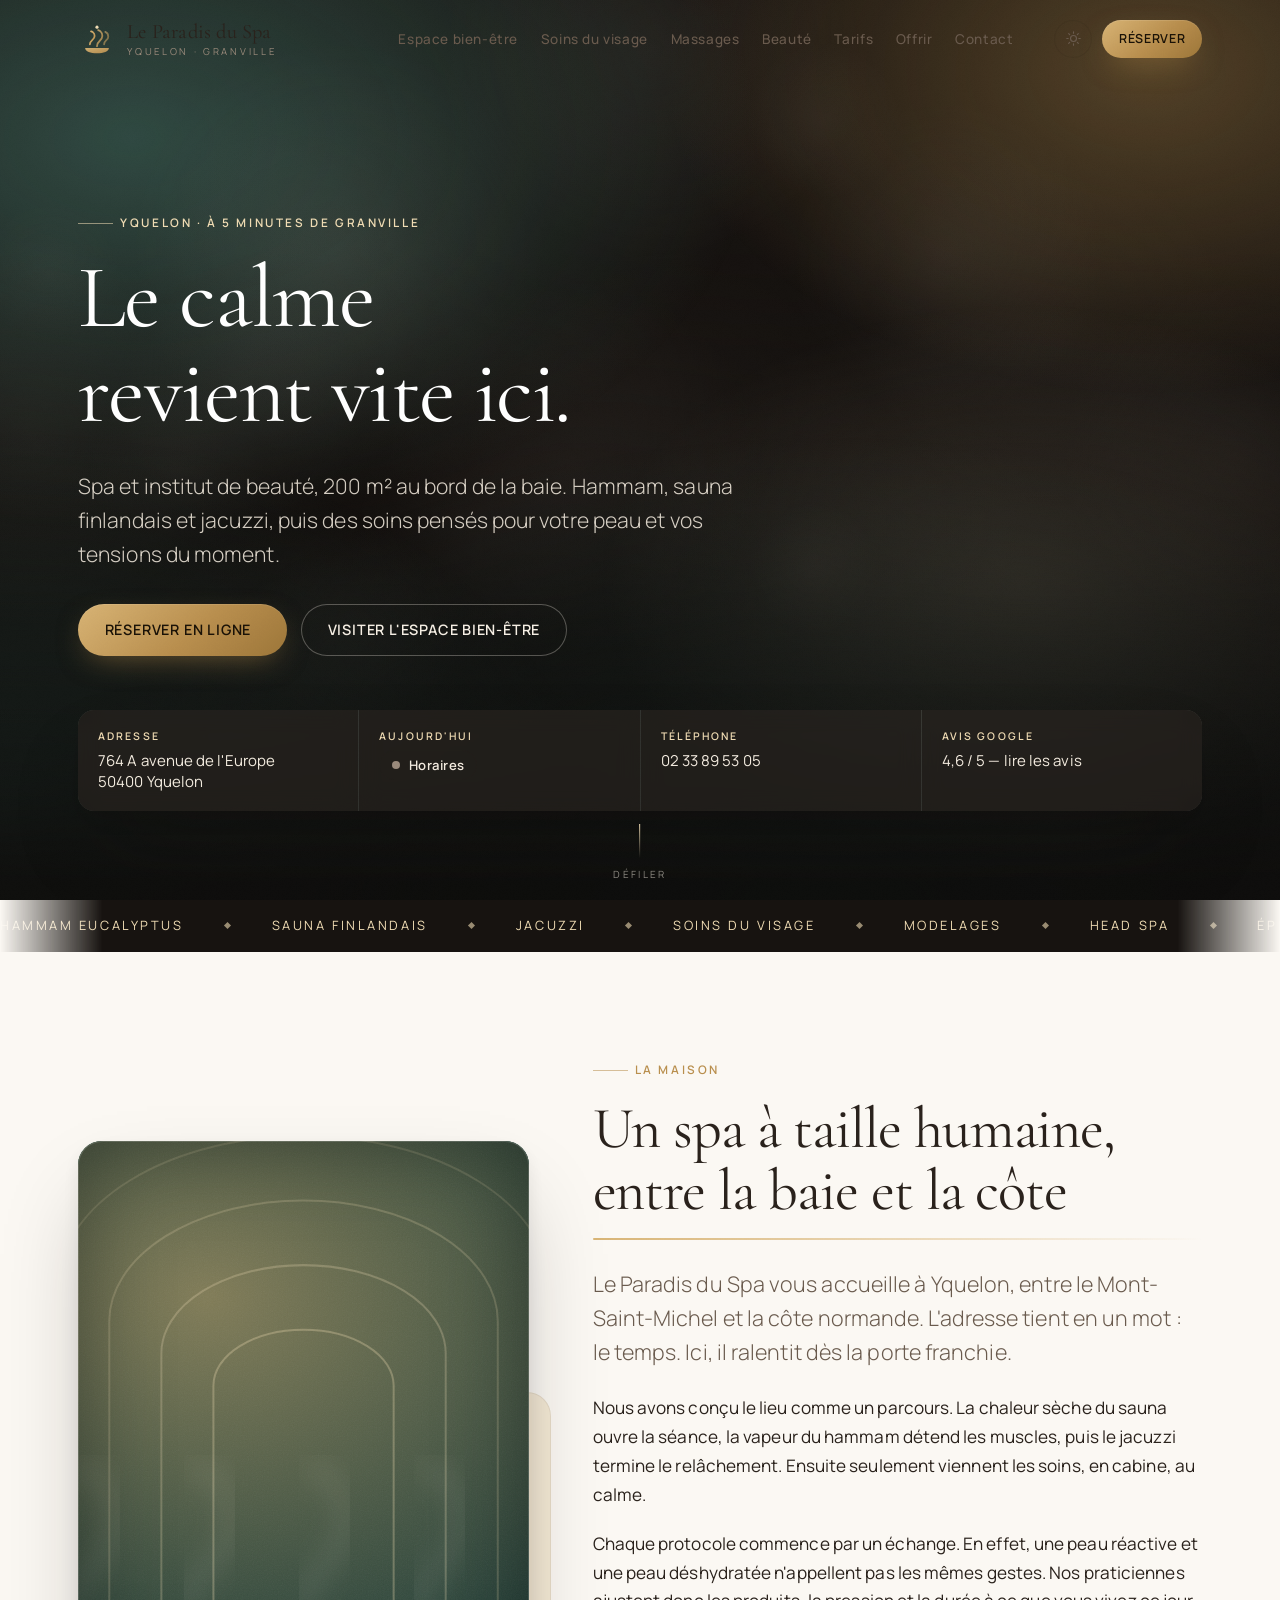
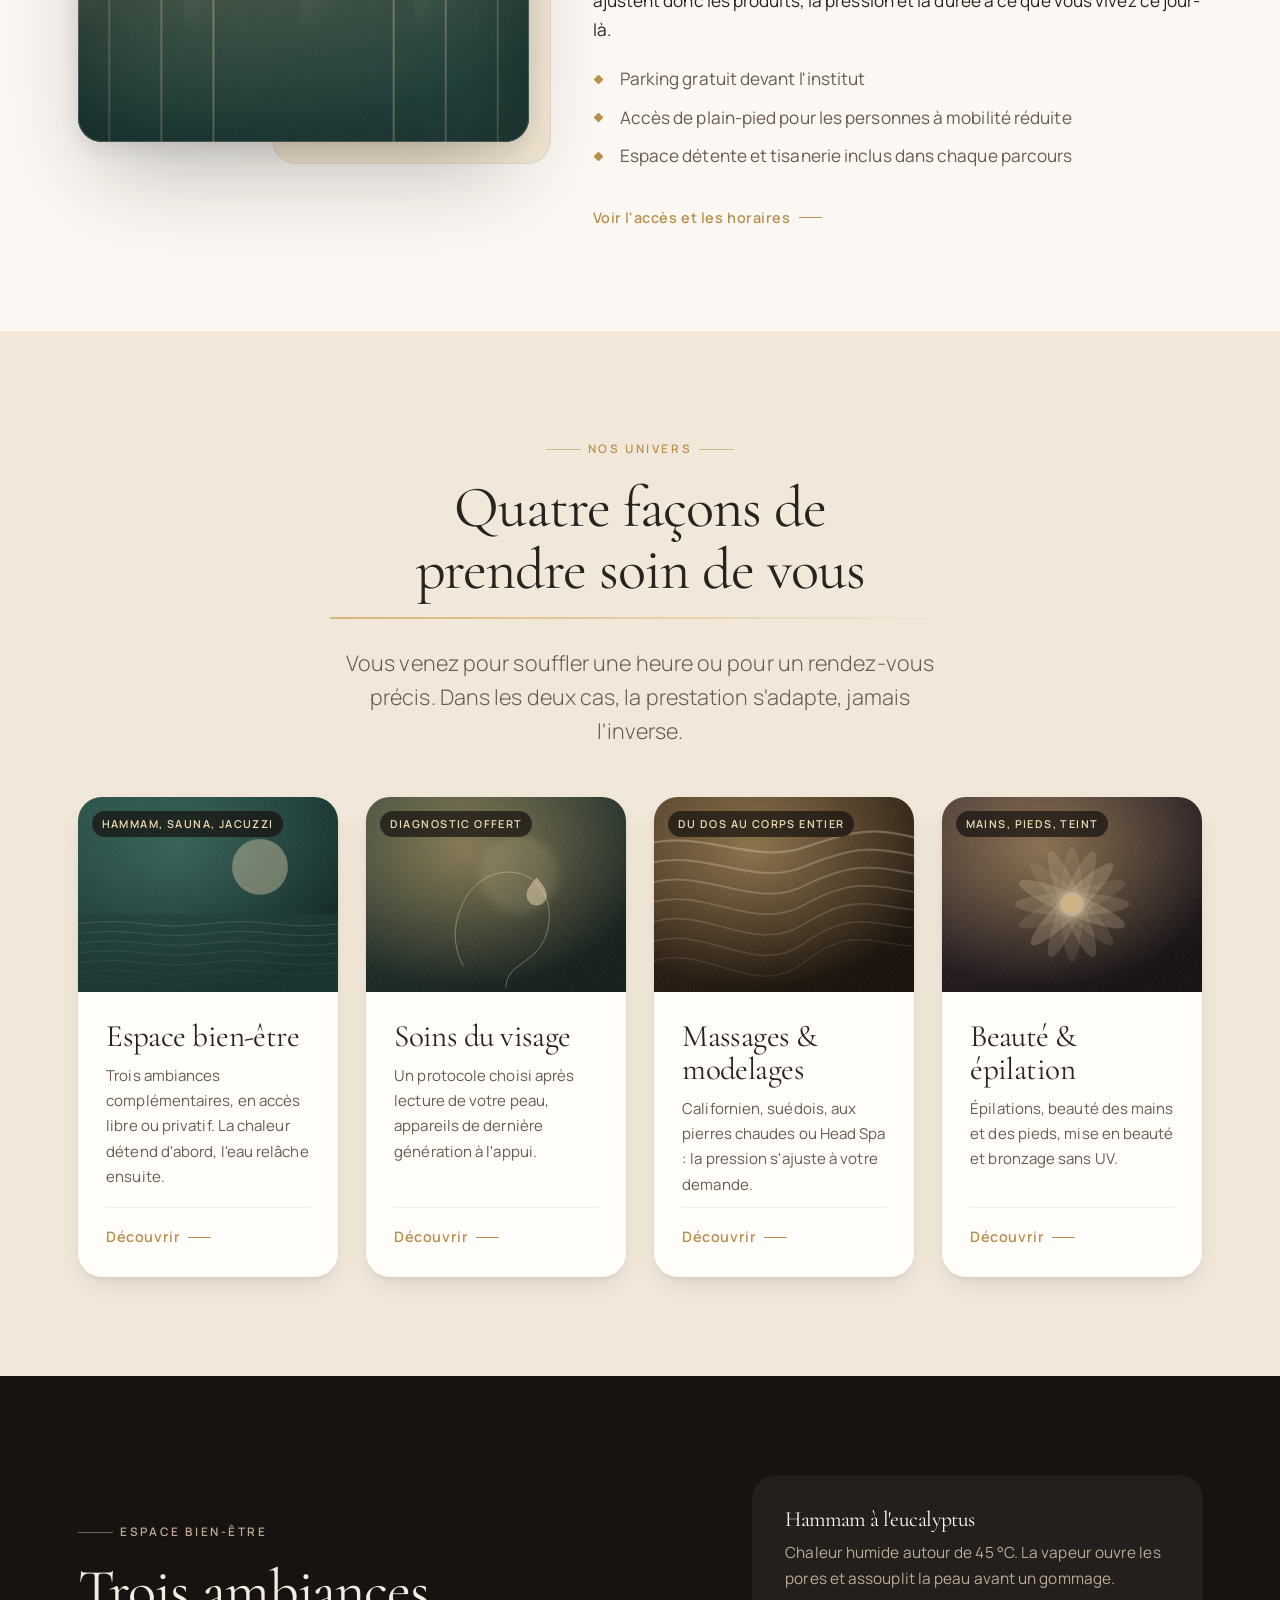
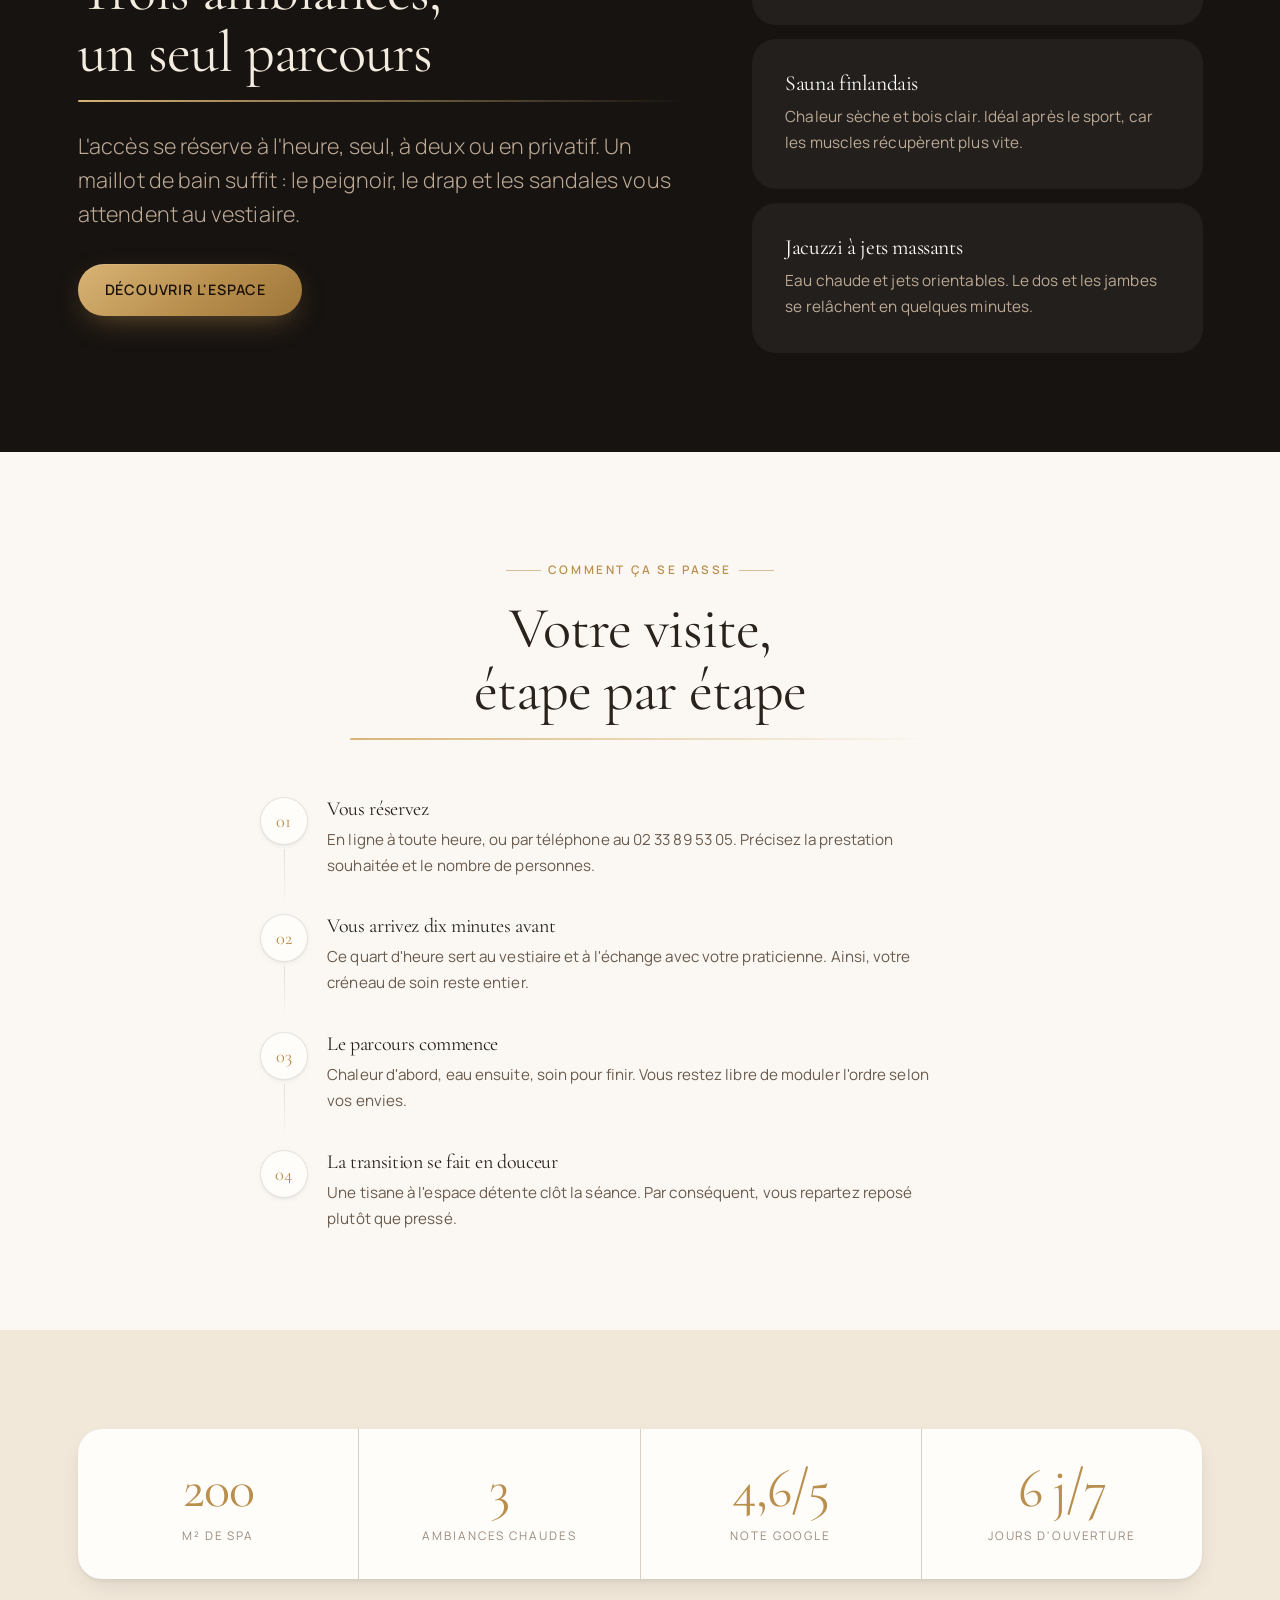
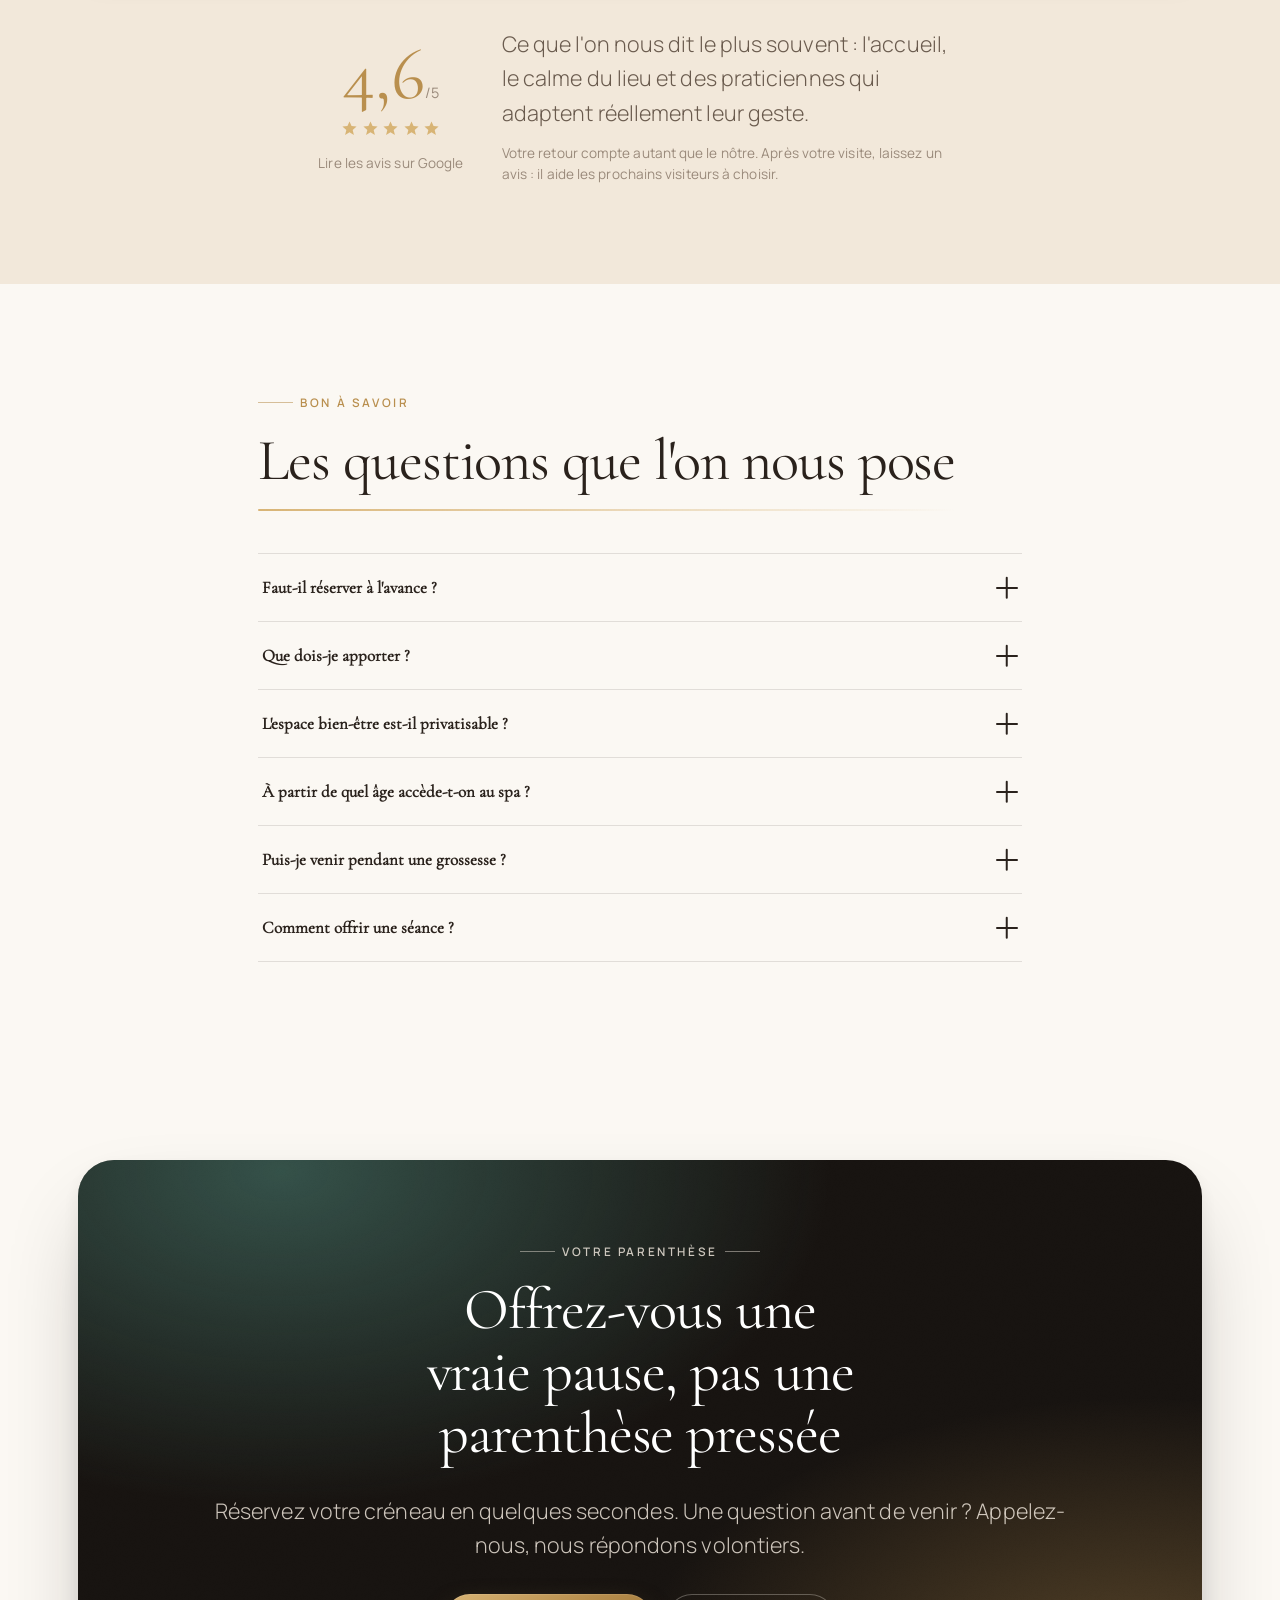
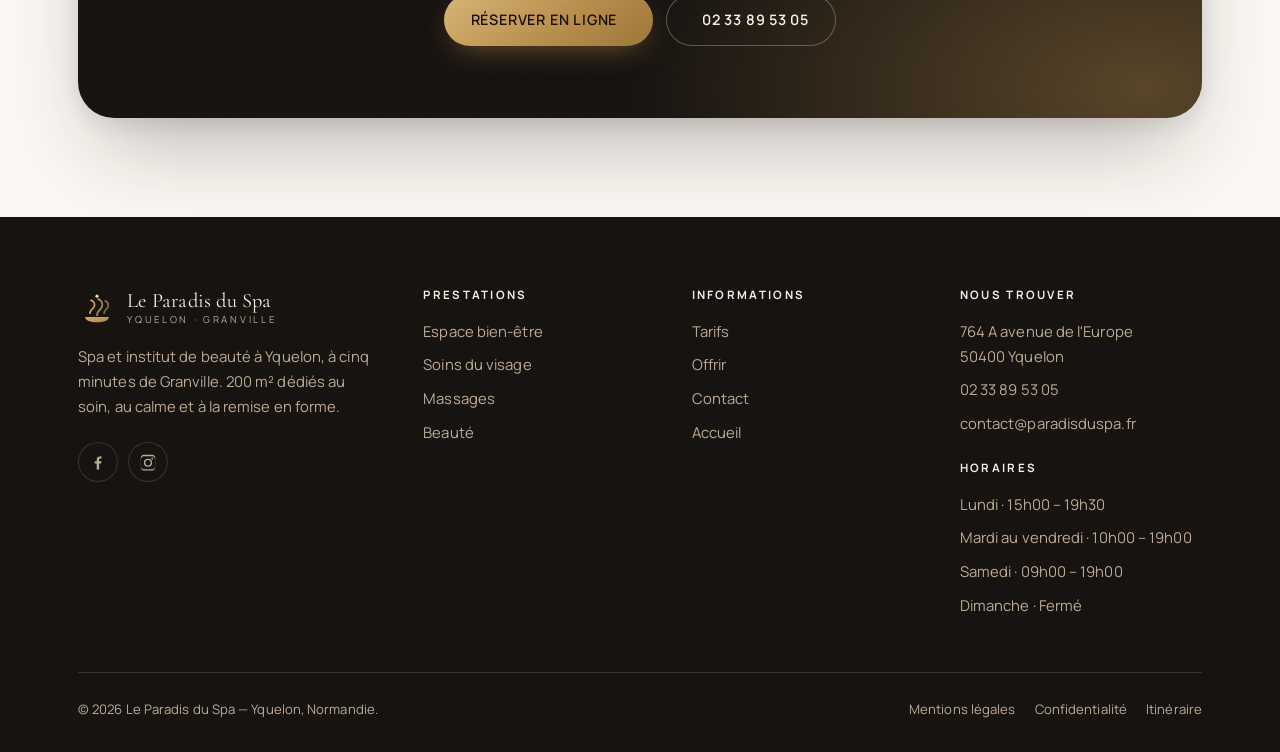
==== commit 4bf033de: "Auto-hébergement des polices, suppression de Google Fonts Le site n'émet plus aucune requête vers un" ====
--- a/index.html
+++ b/index.html
@@ -25,11 +25,10 @@
   <link rel="apple-touch-icon" href="assets/img/apple-touch-icon.png">
   <link rel="manifest" href="site.webmanifest">
 
-  <link rel="preconnect" href="https://fonts.googleapis.com">
-  <link rel="preconnect" href="https://fonts.gstatic.com" crossorigin>
+  <!-- Polices auto-hébergées : aucune requête vers un service tiers. -->
+  <link rel="preload" as="font" type="font/woff2" href="assets/fonts/manrope-variable.woff2" crossorigin>
+  <link rel="preload" as="font" type="font/woff2" href="assets/fonts/cormorant-garamond-400.woff2" crossorigin>
   <link rel="stylesheet" href="assets/css/style.css">
-  <link rel="stylesheet" href="https://fonts.googleapis.com/css2?family=Cormorant+Garamond:ital,wght@0,300;0,400;0,600;1,300&family=Manrope:wght@300;400;500;600;700&display=swap" media="print" onload="this.media='all'">
-  <noscript><link rel="stylesheet" href="https://fonts.googleapis.com/css2?family=Cormorant+Garamond:ital,wght@0,300;0,400;0,600;1,300&family=Manrope:wght@300;400;500;600;700&display=swap"></noscript>
 
   <!-- Thème appliqué avant peinture : évite le clignotement au chargement -->
   <script>(function(){var d=document.documentElement;
--- a/assets/css/style.css
+++ b/assets/css/style.css
@@ -15,6 +15,37 @@
      11. Utilitaires, animations d'apparition
      12. Adaptatif & accessibilité (mouvement réduit, focus, impression)
    ========================================================================== */
+
+/* ---------- 00. Polices auto-hébergées ------------------------------------
+   Servies depuis le même domaine : aucun appel à un tiers, donc aucune donnée
+   du visiteur transmise hors du site. Licences SIL OFL dans assets/fonts/.
+   Sous-ensemble latin uniquement — il couvre l'intégralité du français.
+   -------------------------------------------------------------------------- */
+@font-face{
+  font-family:"Cormorant Garamond";
+  font-style:normal;
+  font-weight:400;
+  font-display:swap;
+  src:url("../fonts/cormorant-garamond-400.woff2") format("woff2");
+  unicode-range:U+0000-00FF,U+0131,U+0152-0153,U+02BB-02BC,U+02C6,U+02DA,U+02DC,U+0304,U+0308,U+0329,U+2000-206F,U+20AC,U+2122,U+2191,U+2193,U+2212,U+2215,U+FEFF,U+FFFD;
+}
+@font-face{
+  font-family:"Cormorant Garamond";
+  font-style:italic;
+  font-weight:400;
+  font-display:swap;
+  src:url("../fonts/cormorant-garamond-400-italic.woff2") format("woff2");
+  unicode-range:U+0000-00FF,U+0131,U+0152-0153,U+02BB-02BC,U+02C6,U+02DA,U+02DC,U+0304,U+0308,U+0329,U+2000-206F,U+20AC,U+2122,U+2191,U+2193,U+2212,U+2215,U+FEFF,U+FFFD;
+}
+/* Fonte variable : une seule requête couvre toutes les graisses de 200 à 800. */
+@font-face{
+  font-family:"Manrope";
+  font-style:normal;
+  font-weight:200 800;
+  font-display:swap;
+  src:url("../fonts/manrope-variable.woff2") format("woff2-variations");
+  unicode-range:U+0000-00FF,U+0131,U+0152-0153,U+02BB-02BC,U+02C6,U+02DA,U+02DC,U+0304,U+0308,U+0329,U+2000-206F,U+20AC,U+2122,U+2191,U+2193,U+2212,U+2215,U+FEFF,U+FFFD;
+}
 
 /* ---------- 01. Jetons ---------------------------------------------------- */
 :root{
@@ -575,7 +606,7 @@
   border-radius:var(--r-md);padding:.9rem 1.15rem;box-shadow:var(--sh-3),var(--hi-top);
   display:flex;align-items:center;gap:.75rem;
 }
-.badge-float b{font-family:"Cormorant Garamond",Georgia,serif;font-size:1.7rem;line-height:1;color:var(--accent)}
+.badge-float b{font-family:"Cormorant Garamond",Georgia,serif;font-weight:400;font-size:1.7rem;line-height:1;color:var(--accent)}
 .badge-float span{font-size:.72rem;letter-spacing:.1em;text-transform:uppercase;color:var(--text-faint);line-height:1.3}
 .badge-float--br{right:-1rem;bottom:-1rem}
 .badge-float--tl{left:-1rem;top:-1rem}
@@ -629,7 +660,7 @@
 /* --- Compteurs --- */
 .stats{display:grid;grid-template-columns:repeat(4,1fr);gap:1px;background:var(--line);border-radius:var(--r-lg);overflow:hidden;box-shadow:var(--sh-2)}
 .stat{background:var(--surface);padding:clamp(1.4rem,2.6vw,2.1rem);text-align:center}
-.stat b{display:block;font-family:"Cormorant Garamond",Georgia,serif;font-size:clamp(2.3rem,1.6rem + 2.4vw,3.4rem);line-height:1;color:var(--accent);letter-spacing:-.02em}
+.stat b{display:block;font-family:"Cormorant Garamond",Georgia,serif;font-weight:400;font-size:clamp(2.3rem,1.6rem + 2.4vw,3.4rem);line-height:1;color:var(--accent);letter-spacing:-.02em}
 .stat span{display:block;margin-top:.6rem;font-size:.74rem;letter-spacing:.16em;text-transform:uppercase;color:var(--text-faint)}
 
 /* --- Onglets --- */
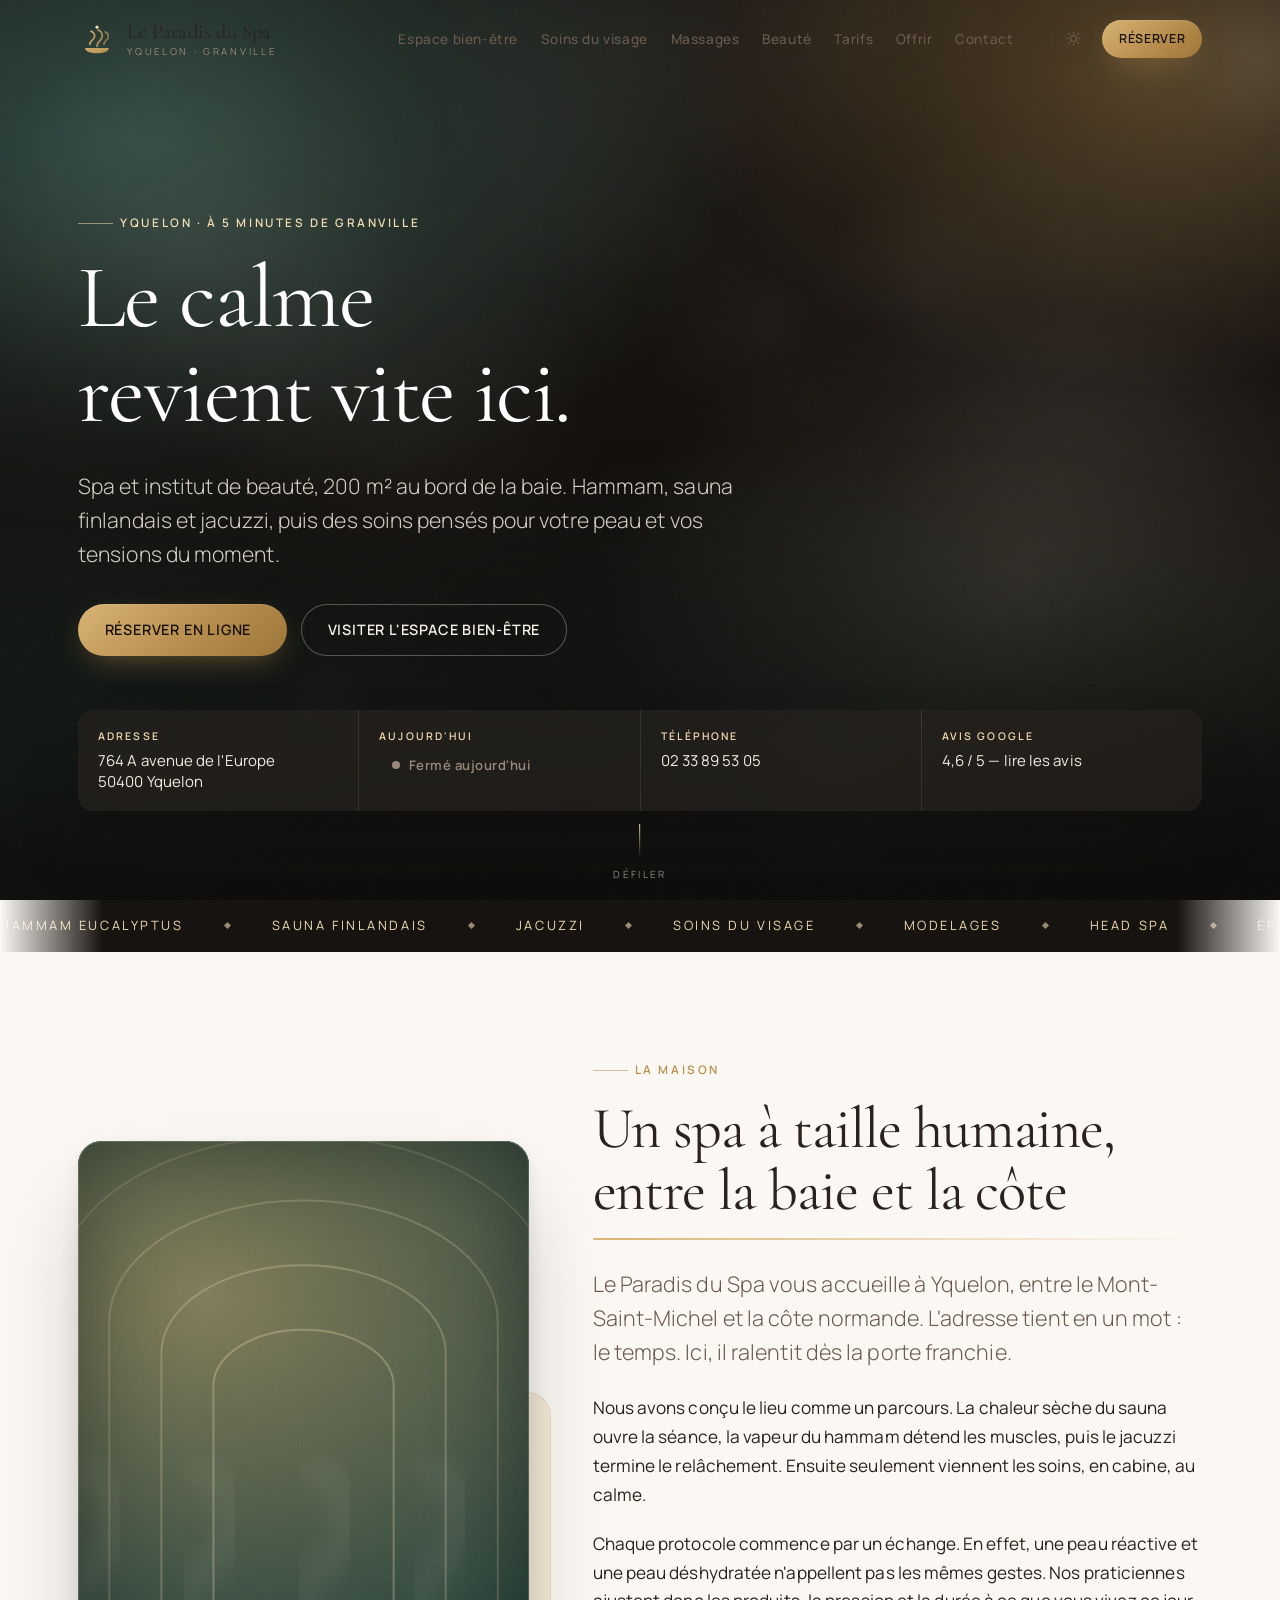
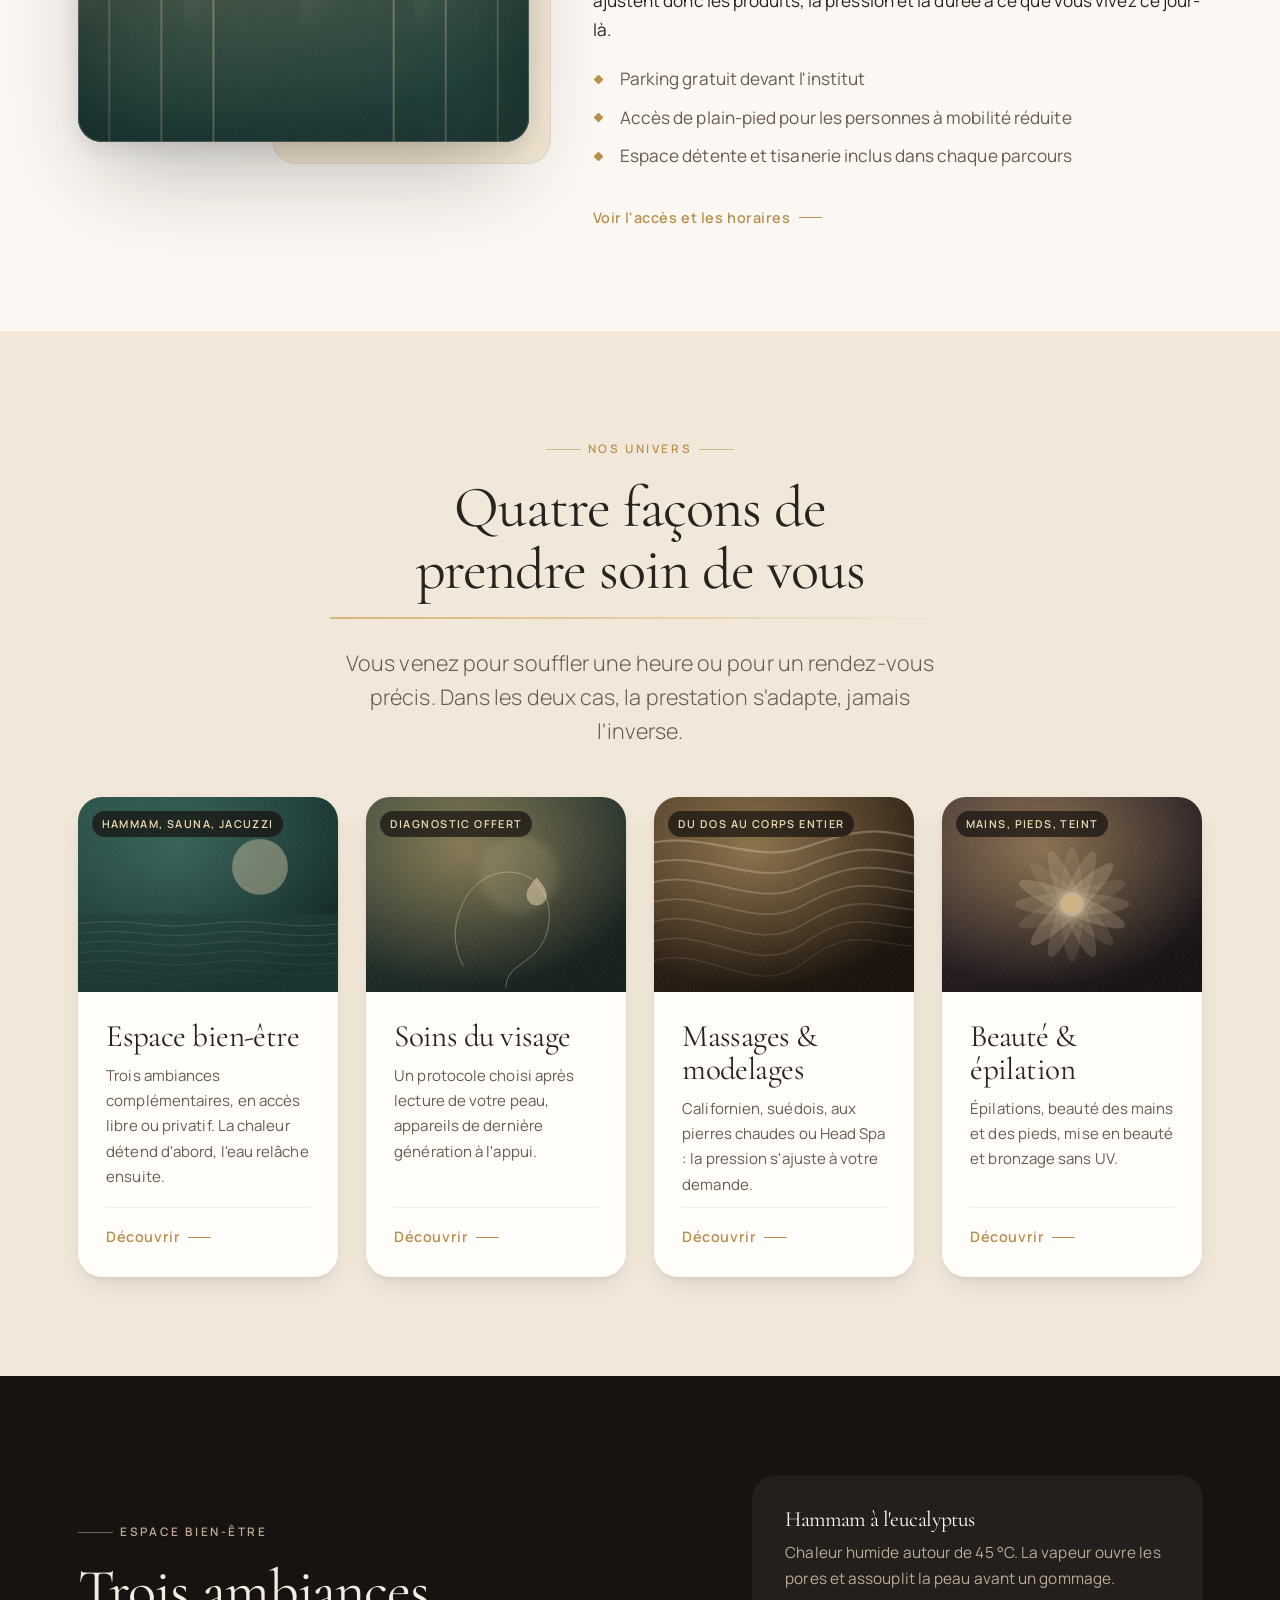
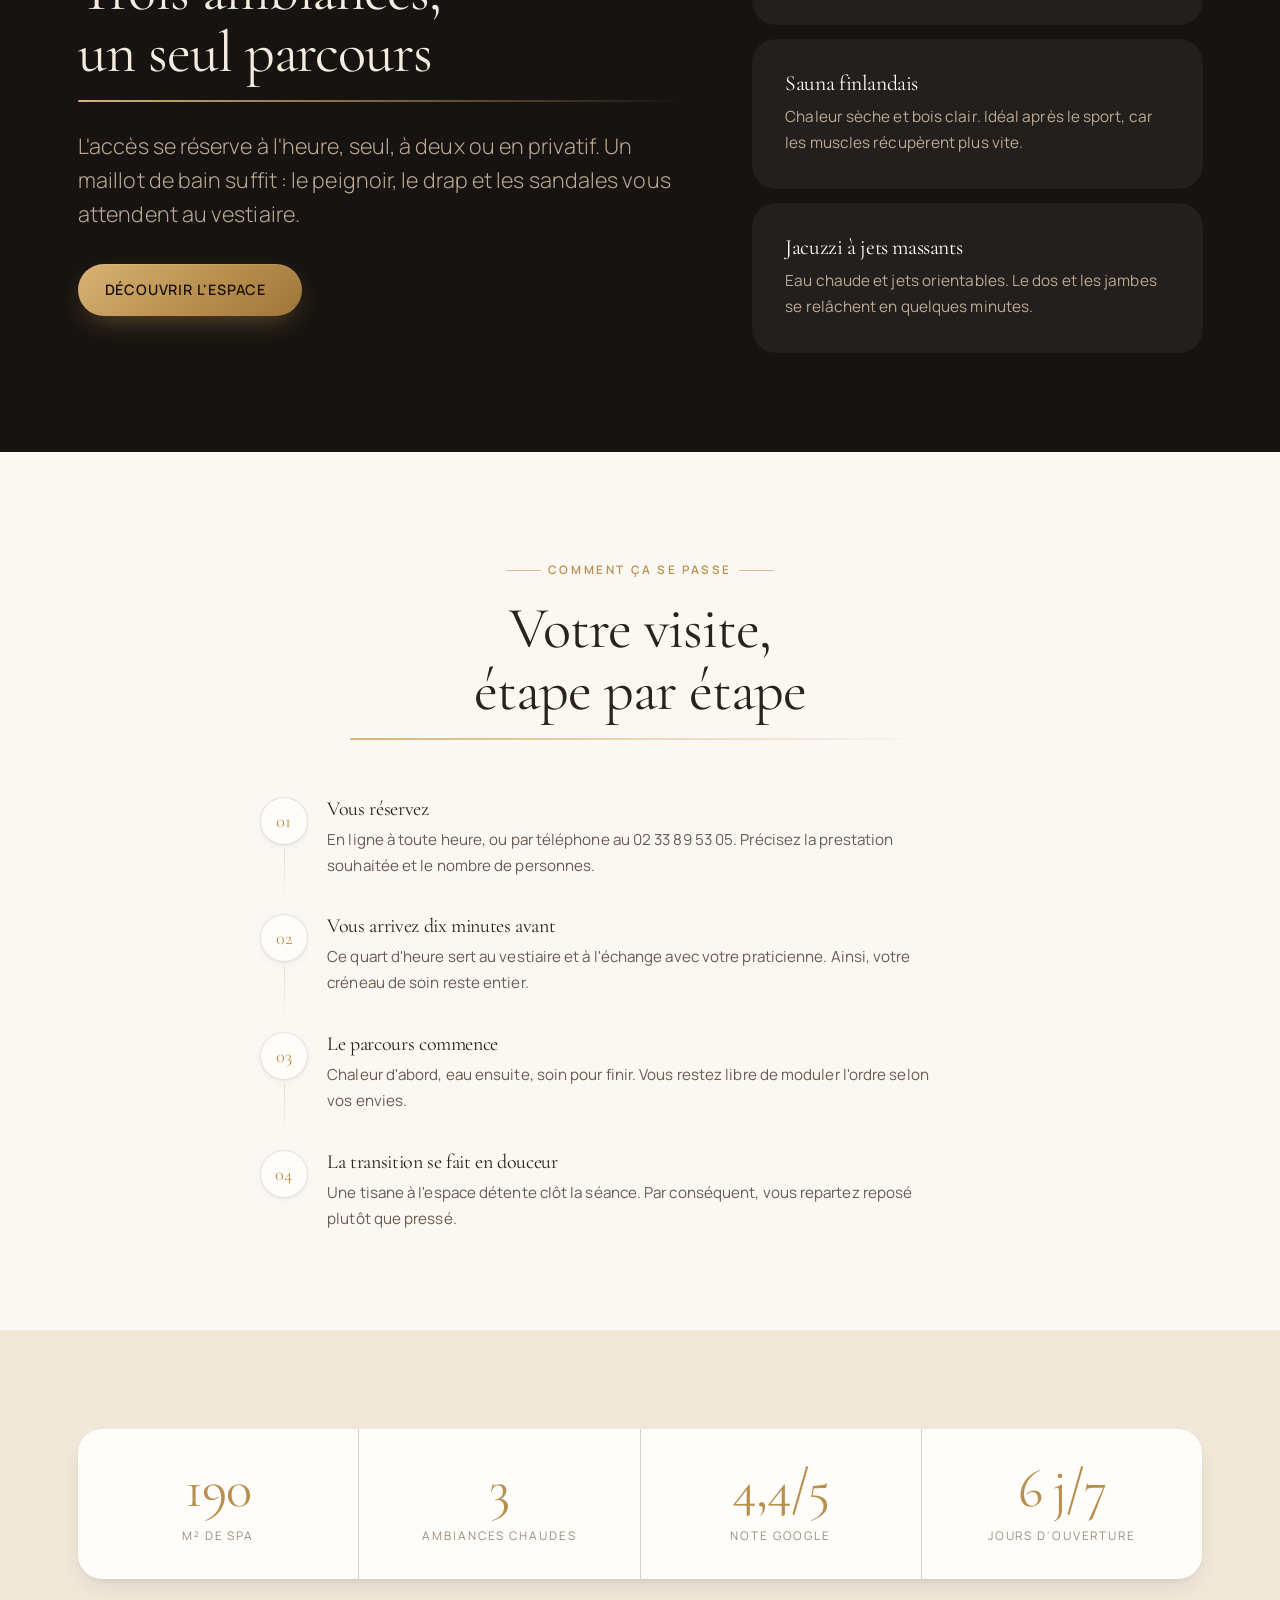
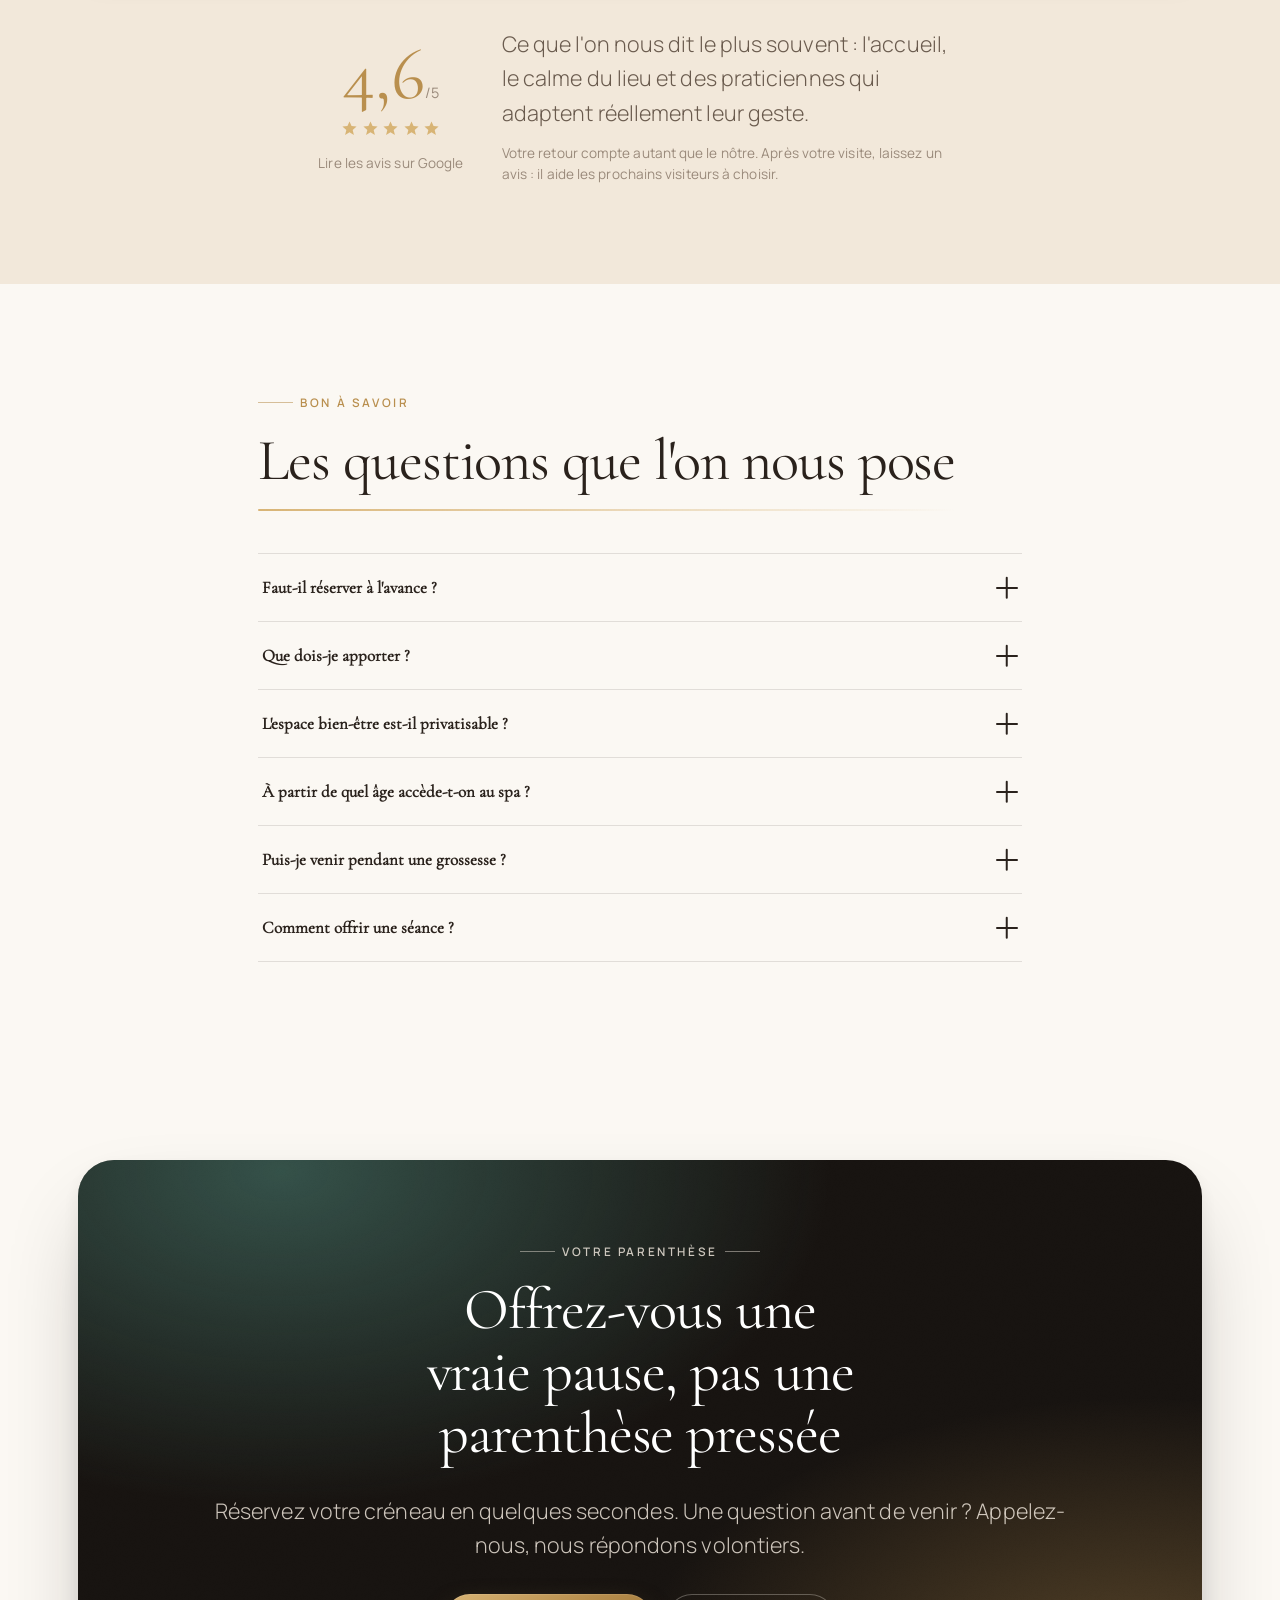
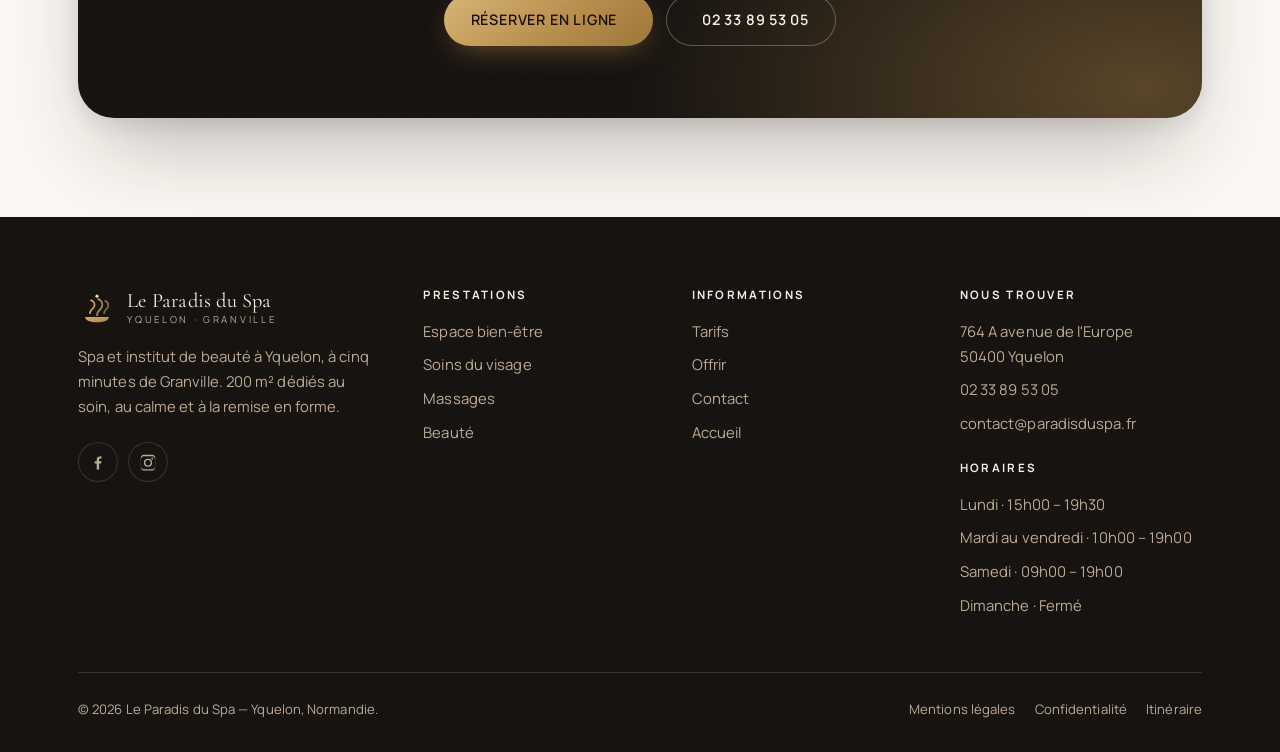
==== commit c13ea9b5: "Minification du CSS et du JS, correction de la pastille horaires Minification - esbuild produit styl" ====
--- a/index.html
+++ b/index.html
@@ -28,7 +28,7 @@
   <!-- Polices auto-hébergées : aucune requête vers un service tiers. -->
   <link rel="preload" as="font" type="font/woff2" href="assets/fonts/manrope-variable.woff2" crossorigin>
   <link rel="preload" as="font" type="font/woff2" href="assets/fonts/cormorant-garamond-400.woff2" crossorigin>
-  <link rel="stylesheet" href="assets/css/style.css">
+  <link rel="stylesheet" href="assets/css/style.min.css">
 
   <!-- Thème appliqué avant peinture : évite le clignotement au chargement -->
   <script>(function(){var d=document.documentElement;
@@ -115,7 +115,7 @@
 
     <dl class="hero__facts">
       <div><dt>Adresse</dt><dd>764 A avenue de l'Europe<br>50400 Yquelon</dd></div>
-      <div><dt>Aujourd'hui</dt><dd><span class="openstate" data-openstate><i aria-hidden="true"></i><span>Horaires</span></span></dd></div>
+      <div><dt>Aujourd'hui</dt><dd><span class="openstate" data-openstate data-schedule="1:15:00-19:30;2,3,4,5:10:00-19:00;6:09:00-19:00;0:"><i aria-hidden="true"></i><span>Horaires</span></span></dd></div>
       <div><dt>Téléphone</dt><dd><a href="tel:+33233895305">02 33 89 53 05</a></dd></div>
       <div><dt>Avis Google</dt><dd><a href="https://www.google.com/search?q=Le+Paradis+du+Spa+Yquelon" target="_blank" rel="noopener">4,6 / 5 — lire les avis</a></dd></div>
     </dl>
@@ -406,6 +406,6 @@
 
 <button class="totop" type="button" aria-label="Revenir en haut de la page"><svg viewBox="0 0 24 24" aria-hidden="true"><path d="M12 19V6M6 12l6-6 6 6"/></svg></button>
 
-<script src="assets/js/main.js" defer></script>
+<script src="assets/js/main.min.js" defer></script>
 </body>
 </html>
--- a/assets/css/style.min.css
+++ b/assets/css/style.min.css
@@ -0,0 +1 @@
+@font-face{font-family:Cormorant Garamond;font-style:normal;font-weight:400;font-display:swap;src:url(../fonts/cormorant-garamond-400.woff2) format("woff2");unicode-range:U+0000-00FF,U+0131,U+0152-0153,U+02BB-02BC,U+02C6,U+02DA,U+02DC,U+0304,U+0308,U+0329,U+2000-206F,U+20AC,U+2122,U+2191,U+2193,U+2212,U+2215,U+FEFF,U+FFFD}@font-face{font-family:Cormorant Garamond;font-style:italic;font-weight:400;font-display:swap;src:url(../fonts/cormorant-garamond-400-italic.woff2) format("woff2");unicode-range:U+0000-00FF,U+0131,U+0152-0153,U+02BB-02BC,U+02C6,U+02DA,U+02DC,U+0304,U+0308,U+0329,U+2000-206F,U+20AC,U+2122,U+2191,U+2193,U+2212,U+2215,U+FEFF,U+FFFD}@font-face{font-family:Manrope;font-style:normal;font-weight:200 800;font-display:swap;src:url(../fonts/manrope-variable.woff2) format("woff2-variations");unicode-range:U+0000-00FF,U+0131,U+0152-0153,U+02BB-02BC,U+02C6,U+02DA,U+02DC,U+0304,U+0308,U+0329,U+2000-206F,U+20AC,U+2122,U+2191,U+2193,U+2212,U+2215,U+FEFF,U+FFFD}:root{color-scheme:light;--c-espresso:#171310;--c-espresso-2:#241c17;--c-sea:#1f3d38;--c-sea-2:#2f5b52;--c-sea-3:#4c8377;--c-sand:#e8dac6;--c-sand-2:#f2e8da;--c-cream:#fbf8f3;--c-gold:#b98f4e;--c-gold-2:#d8b475;--c-gold-3:#f0dcb4;--bg:var(--c-cream);--bg-alt:var(--c-sand-2);--bg-deep:var(--c-espresso);--surface:#fffdfa;--text:#2a221c;--text-soft:#6a5b4e;--text-faint:#9a8a7b;--accent:var(--c-gold);--accent-soft:#f4e9d5;--on-deep:#f4ece0;--on-deep-soft:#bcaa96;--line:rgba(42,34,28,.12);--line-soft:rgba(42,34,28,.07);--line-deep:rgba(244,236,224,.14);--sh-1:0 1px 2px rgba(23,19,16,.05), 0 2px 6px rgba(23,19,16,.04);--sh-2:0 2px 4px rgba(23,19,16,.05), 0 10px 26px -8px rgba(23,19,16,.14);--sh-3:0 4px 10px rgba(23,19,16,.06), 0 24px 60px -16px rgba(23,19,16,.22);--sh-4:0 8px 20px rgba(23,19,16,.08), 0 44px 90px -24px rgba(23,19,16,.3);--sh-gold:0 10px 30px -10px rgba(185,143,78,.55);--hi-top:inset 0 1px 0 rgba(255,255,255,.75);--hi-top-deep:inset 0 1px 0 rgba(255,255,255,.1);--r-xs:6px;--r-sm:10px;--r-md:16px;--r-lg:24px;--r-xl:36px;--r-full:999px;--gap:clamp(1rem, 2.2vw, 1.75rem);--pad-x:clamp(1.15rem, 5vw, 3rem);--sec-y:clamp(4.5rem, 11vh, 9rem);--maxw:1220px;--maxw-text:68ch;--e-out:cubic-bezier(.16,1,.3,1);--e-soft:cubic-bezier(.33,1,.68,1);--e-inout:cubic-bezier(.65,0,.35,1);--t-fast:.22s;--t:.45s;--t-slow:.9s;--noise:url("data:image/svg+xml,%3Csvg xmlns='http://www.w3.org/2000/svg' width='180' height='180'%3E%3Cfilter id='n'%3E%3CfeTurbulence type='fractalNoise' baseFrequency='.85' numOctaves='3' stitchTiles='stitch'/%3E%3CfeColorMatrix type='saturate' values='0'/%3E%3C/filter%3E%3Crect width='100%25' height='100%25' filter='url(%23n)' opacity='.5'/%3E%3C/svg%3E");--header-h:78px}:root[data-theme=dark]{color-scheme:dark;--bg:#12100e;--bg-alt:#1a1613;--bg-deep:#0d0b0a;--surface:#1c1815;--text:#f0e7db;--text-soft:#b6a695;--text-faint:#8b7c6d;--accent:var(--c-gold-2);--accent-soft:rgba(216,180,117,.12);--on-deep:#f0e7db;--on-deep-soft:#b6a695;--line:rgba(240,231,219,.14);--line-soft:rgba(240,231,219,.08);--line-deep:rgba(240,231,219,.12);--sh-1:0 1px 2px rgba(0,0,0,.4);--sh-2:0 2px 6px rgba(0,0,0,.4), 0 12px 30px -10px rgba(0,0,0,.6);--sh-3:0 6px 14px rgba(0,0,0,.45), 0 28px 64px -18px rgba(0,0,0,.7);--sh-4:0 10px 24px rgba(0,0,0,.5), 0 48px 100px -26px rgba(0,0,0,.8);--hi-top:inset 0 1px 0 rgba(255,255,255,.07);--hi-top-deep:inset 0 1px 0 rgba(255,255,255,.07)}@media(prefers-color-scheme:dark){:root:not([data-theme=light]){color-scheme:dark;--bg:#12100e;--bg-alt:#1a1613;--bg-deep:#0d0b0a;--surface:#1c1815;--text:#f0e7db;--text-soft:#b6a695;--text-faint:#8b7c6d;--accent:var(--c-gold-2);--accent-soft:rgba(216,180,117,.12);--on-deep:#f0e7db;--on-deep-soft:#b6a695;--line:rgba(240,231,219,.14);--line-soft:rgba(240,231,219,.08);--line-deep:rgba(240,231,219,.12);--sh-1:0 1px 2px rgba(0,0,0,.4);--sh-2:0 2px 6px rgba(0,0,0,.4), 0 12px 30px -10px rgba(0,0,0,.6);--sh-3:0 6px 14px rgba(0,0,0,.45), 0 28px 64px -18px rgba(0,0,0,.7);--sh-4:0 10px 24px rgba(0,0,0,.5), 0 48px 100px -26px rgba(0,0,0,.8);--hi-top:inset 0 1px 0 rgba(255,255,255,.07);--hi-top-deep:inset 0 1px 0 rgba(255,255,255,.07)}}*,*:before,*:after{box-sizing:border-box}html{-webkit-text-size-adjust:100%;scroll-behavior:smooth;scroll-padding-top:calc(var(--header-h) + 1rem)}body{margin:0;background:var(--bg);color:var(--text);font-family:Manrope,Segoe UI,system-ui,-apple-system,Helvetica Neue,Arial,sans-serif;font-size:clamp(1rem,.96rem + .18vw,1.075rem);line-height:1.68;font-weight:400;letter-spacing:.005em;overflow-x:hidden;text-rendering:optimizeLegibility;-webkit-font-smoothing:antialiased}body:after{content:"";position:fixed;inset:0;z-index:9998;pointer-events:none;background-image:var(--noise);opacity:.035;mix-blend-mode:multiply}:root[data-theme=dark] body:after{mix-blend-mode:screen;opacity:.05}@media(prefers-color-scheme:dark){:root:not([data-theme=light]) body:after{mix-blend-mode:screen;opacity:.05}}img,svg,video{max-width:100%;height:auto;display:block}ul,ol{margin:0;padding:0;list-style:none}button,input,select,textarea{font:inherit;color:inherit}button{background:none;border:0;cursor:pointer}a{color:inherit;text-decoration:none}hr{border:0;border-top:1px solid var(--line);margin:0}::selection{background:var(--accent);color:#fff}h1,h2,h3,h4,.display{font-family:Cormorant Garamond,Iowan Old Style,Palatino Linotype,Georgia,Times New Roman,serif;font-weight:400;line-height:1.06;letter-spacing:-.018em;margin:0 0 .5em;text-wrap:balance}h1,.h1{font-size:clamp(2.65rem,1.4rem + 5.6vw,5.6rem)}h2,.h2{font-size:clamp(2.05rem,1.25rem + 3.2vw,3.65rem)}h3,.h3{font-size:clamp(1.4rem,1.15rem + 1.1vw,1.95rem)}h4,.h4{font-size:clamp(1.12rem,1.02rem + .45vw,1.32rem);line-height:1.25}p{margin:0 0 1.15em;max-width:var(--maxw-text)}p:last-child{margin-bottom:0}strong{font-weight:700;color:var(--text)}em.gold{font-style:italic;color:var(--accent)}.eyebrow{display:inline-flex;align-items:center;gap:.6em;font-size:.735rem;font-weight:600;letter-spacing:.22em;text-transform:uppercase;color:var(--accent);margin:0 0 1.1rem}.eyebrow:before{content:"";width:2.2rem;height:1px;background:currentColor;opacity:.55;transform-origin:left;animation:rule-in 1.1s var(--e-out) both}@keyframes rule-in{0%{transform:scaleX(0)}to{transform:scaleX(1)}}.eyebrow.is-centered{justify-content:center}.eyebrow.is-centered:after{content:"";width:2.2rem;height:1px;background:currentColor;opacity:.55}.lead{font-size:clamp(1.08rem,1rem + .5vw,1.34rem);line-height:1.6;color:var(--text-soft);font-weight:300}.fine{font-size:.85rem;color:var(--text-faint);line-height:1.55}.carved{text-shadow:0 1px 0 rgba(255,255,255,.6),0 -1px 1px rgba(23,19,16,.06)}:root[data-theme=dark] .carved{text-shadow:0 1px 0 rgba(0,0,0,.5)}.wrap{width:100%;max-width:var(--maxw);margin-inline:auto;padding-inline:var(--pad-x)}.wrap-narrow{max-width:860px}.section{padding-block:var(--sec-y);position:relative}.section--alt{background:var(--bg-alt)}.section--deep{background:var(--bg-deep);color:var(--on-deep)}.section--deep h1,.section--deep h2,.section--deep h3{color:var(--on-deep)}.section--deep p,.section--deep .lead{color:var(--on-deep-soft)}.section--tight{padding-block:clamp(3rem,6vh,4.5rem)}.grid{display:grid;gap:var(--gap)}.g-2{grid-template-columns:repeat(2,1fr)}.g-3{grid-template-columns:repeat(3,1fr)}.g-4{grid-template-columns:repeat(4,1fr)}.split{display:grid;gap:clamp(2rem,5vw,4.5rem);align-items:center;grid-template-columns:1fr 1fr}.split--wide-left{grid-template-columns:1.15fr .85fr}.split--wide-right{grid-template-columns:.85fr 1.15fr}.stack>*+*{margin-top:var(--flow,1.1rem)}.center{text-align:center}.center p{margin-inline:auto}.rule{height:1px;background:linear-gradient(90deg,transparent,var(--line),transparent);border:0;margin-block:0}.btn{--btn-bg:var(--c-espresso);--btn-fg:#fff8ee;position:relative;display:inline-flex;align-items:center;justify-content:center;gap:.65em;padding:.95em 1.85em;border-radius:var(--r-full);background:var(--btn-bg);color:var(--btn-fg);font-size:.9rem;font-weight:600;letter-spacing:.055em;text-transform:uppercase;box-shadow:var(--sh-2),var(--hi-top-deep);transition:transform var(--t) var(--e-out),box-shadow var(--t) var(--e-out),background var(--t-fast) linear;overflow:hidden;isolation:isolate;white-space:nowrap;will-change:transform}.btn:before{content:"";position:absolute;inset:0;z-index:-1;background:linear-gradient(115deg,transparent 20%,rgba(255,255,255,.22) 46%,transparent 72%);transform:translate(-120%);transition:transform .75s var(--e-out)}.btn:hover:before,.btn:focus-visible:before{transform:translate(120%)}.btn:hover,.btn:focus-visible{transform:translateY(-3px);box-shadow:var(--sh-3),var(--hi-top-deep)}.btn:active{transform:translateY(-1px) scale(.985)}.btn--gold{--btn-bg:linear-gradient(140deg,var(--c-gold-2),var(--c-gold) 55%,#9d7639);--btn-fg:#1a1207;box-shadow:var(--sh-gold),var(--hi-top-deep)}.btn--gold:hover,.btn--gold:focus-visible{box-shadow:0 16px 44px -12px #b98f4eb3,var(--hi-top-deep)}.btn--ghost{--btn-bg:transparent;--btn-fg:var(--text);box-shadow:inset 0 0 0 1px var(--line)}.btn--ghost:hover,.btn--ghost:focus-visible{box-shadow:inset 0 0 0 1px var(--accent),var(--sh-2)}.section--deep .btn--ghost,.hero .btn--ghost,.pagehead .btn--ghost,.cta .btn--ghost,.menu__foot .btn--ghost,.plan--star .btn--ghost{--btn-fg:#f6efe4;box-shadow:inset 0 0 0 1px #f6efe44d}.section--deep .btn--ghost:hover,.hero .btn--ghost:hover,.pagehead .btn--ghost:hover,.cta .btn--ghost:hover,.menu__foot .btn--ghost:hover,.plan--star .btn--ghost:hover,.section--deep .btn--ghost:focus-visible,.hero .btn--ghost:focus-visible,.pagehead .btn--ghost:focus-visible,.cta .btn--ghost:focus-visible{box-shadow:inset 0 0 0 1px var(--c-gold-2),var(--sh-3)}.btn--sm{padding:.7em 1.35em;font-size:.78rem}.btn--block{width:100%}.btn .ico{width:1.05em;height:1.05em;flex:none;stroke:currentColor;fill:none;stroke-width:1.7;stroke-linecap:round;stroke-linejoin:round}.link-arrow{display:inline-flex;align-items:center;gap:.55em;font-weight:600;font-size:.9rem;letter-spacing:.04em;color:var(--accent)}.link-arrow:after{content:"";width:1.6em;height:1px;background:currentColor;transition:width var(--t) var(--e-out)}.link-arrow:hover:after,.link-arrow:focus-visible:after{width:2.6em}.u-link{background-image:linear-gradient(currentColor,currentColor);background-size:0 1px;background-repeat:no-repeat;background-position:0 100%;transition:background-size var(--t) var(--e-out)}.u-link:hover,.u-link:focus-visible{background-size:100% 1px}.skip{position:absolute;left:.75rem;top:-100px;z-index:10001;background:var(--c-espresso);color:#fff;padding:.7rem 1.1rem;border-radius:var(--r-sm);transition:top var(--t-fast) var(--e-out)}.skip:focus{top:.75rem}.progress{position:fixed;inset:0 auto auto 0;height:2px;width:100%;z-index:10000;transform:scaleX(var(--p,0));transform-origin:0 50%;background:linear-gradient(90deg,var(--c-gold),var(--c-gold-3));transition:transform .1s linear;pointer-events:none}.header{position:fixed;inset:0 0 auto;z-index:900;height:var(--header-h);display:flex;align-items:center;transition:height var(--t) var(--e-out),background var(--t) var(--e-out),box-shadow var(--t) var(--e-out)}.header:before{content:"";position:absolute;inset:0;z-index:-1;background:color-mix(in srgb,var(--bg) 78%,transparent);-webkit-backdrop-filter:blur(16px) saturate(1.4);backdrop-filter:blur(16px) saturate(1.4);border-bottom:1px solid transparent;opacity:0;transition:opacity var(--t) var(--e-out),border-color var(--t) var(--e-out)}.header.is-stuck{--header-h:64px}.header.is-stuck:before{opacity:1;border-bottom-color:var(--line-soft)}.header.is-hidden{transform:translateY(-102%);transition:transform .4s var(--e-inout)}.header__inner{width:100%;max-width:var(--maxw);margin-inline:auto;padding-inline:var(--pad-x);display:flex;align-items:center;gap:clamp(1rem,3vw,2.5rem)}.brand{display:flex;align-items:center;gap:.7rem;flex:none;margin-right:auto}.brand__mark{width:38px;height:38px;flex:none;transition:transform var(--t-slow) var(--e-out)}.brand:hover .brand__mark{transform:rotate(-8deg) scale(1.06)}.brand__txt{display:flex;flex-direction:column;line-height:1}.brand__name{font-family:Cormorant Garamond,Georgia,serif;font-size:1.28rem;letter-spacing:.01em;white-space:nowrap}.brand__sub{font-size:.6rem;letter-spacing:.28em;text-transform:uppercase;color:var(--text-faint);margin-top:.28rem}.nav{display:flex;align-items:center;gap:clamp(.4rem,1.4vw,1.35rem)}.nav a{position:relative;padding:.5rem .15rem;font-size:.845rem;font-weight:500;letter-spacing:.045em;color:var(--text-soft);transition:color var(--t-fast) var(--e-out);white-space:nowrap}.nav a:after{content:"";position:absolute;left:0;right:0;bottom:.15rem;height:1px;background:var(--accent);transform:scaleX(0);transform-origin:right;transition:transform var(--t) var(--e-out)}.nav a:hover,.nav a:focus-visible,.nav a[aria-current=page]{color:var(--text)}.nav a:hover:after,.nav a:focus-visible:after,.nav a[aria-current=page]:after{transform:scaleX(1);transform-origin:left}.header__actions{display:flex;align-items:center;gap:.6rem;flex:none}.theme-btn{width:38px;height:38px;display:grid;place-items:center;border-radius:var(--r-full);box-shadow:inset 0 0 0 1px var(--line);color:var(--text-soft);transition:box-shadow var(--t-fast),color var(--t-fast),transform var(--t) var(--e-out)}.theme-btn:hover{color:var(--accent);box-shadow:inset 0 0 0 1px var(--accent);transform:rotate(25deg)}.theme-btn svg{width:17px;height:17px;fill:none;stroke:currentColor;stroke-width:1.6;stroke-linecap:round}.theme-btn .moon{display:none}:root[data-theme=dark] .theme-btn .sun{display:none}:root[data-theme=dark] .theme-btn .moon{display:block}@media(prefers-color-scheme:dark){:root:not([data-theme=light]) .theme-btn .sun{display:none}:root:not([data-theme=light]) .theme-btn .moon{display:block}}.burger{width:44px;height:44px;display:none;place-items:center;border-radius:var(--r-full);box-shadow:inset 0 0 0 1px var(--line)}.burger span{display:block;width:18px;height:1.5px;background:currentColor;border-radius:2px;transition:transform var(--t) var(--e-out),opacity var(--t-fast)}.burger span+span{margin-top:5px}.burger[aria-expanded=true] span:nth-child(1){transform:translateY(6.5px) rotate(45deg)}.burger[aria-expanded=true] span:nth-child(2){opacity:0}.burger[aria-expanded=true] span:nth-child(3){transform:translateY(-6.5px) rotate(-45deg)}.menu{position:fixed;inset:0;z-index:890;background:var(--bg);display:flex;flex-direction:column;justify-content:center;gap:.2rem;padding:calc(var(--header-h) + 2rem) var(--pad-x) 2rem;clip-path:circle(0% at calc(100% - 3.4rem) 2.4rem);transition:clip-path .7s var(--e-out);visibility:hidden}.menu.is-open{clip-path:circle(150% at calc(100% - 3.4rem) 2.4rem);visibility:visible}.menu a{font-family:Cormorant Garamond,Georgia,serif;font-size:clamp(1.9rem,9vw,2.9rem);padding:.22em 0;border-bottom:1px solid var(--line-soft);display:flex;align-items:baseline;gap:.8rem;opacity:0;transform:translateY(22px)}.menu.is-open a{animation:menu-in .6s var(--e-out) forwards;animation-delay:calc(.14s + var(--i,0)*55ms)}@keyframes menu-in{to{opacity:1;transform:none}}.menu a span{font-family:Manrope,sans-serif;font-size:.68rem;letter-spacing:.2em;color:var(--accent);font-weight:600}.menu__foot{margin-top:2rem;display:flex;flex-wrap:wrap;gap:.7rem}.actionbar{position:fixed;left:0;right:0;bottom:0;z-index:880;display:none;padding:.6rem .7rem calc(.6rem + env(safe-area-inset-bottom));gap:.55rem;background:color-mix(in srgb,var(--bg) 88%,transparent);-webkit-backdrop-filter:blur(14px);backdrop-filter:blur(14px);border-top:1px solid var(--line-soft);transform:translateY(110%);transition:transform .5s var(--e-out)}.actionbar.is-on{transform:none}.actionbar .btn{flex:1;padding:.85em 1rem;font-size:.76rem}.hero{position:relative;min-height:clamp(620px,100svh,1000px);display:flex;align-items:flex-end;padding-block:calc(var(--header-h) + 4rem) clamp(3rem,8vh,6rem);background:var(--c-espresso);color:var(--on-deep);overflow:hidden;isolation:isolate}.hero__bg{position:absolute;inset:-12%;z-index:-3}.hero__bg:before,.hero__bg:after{content:"";position:absolute;inset:0;will-change:transform,opacity}.hero__bg:before{background:radial-gradient(58% 52% at 18% 22%,rgba(76,131,119,.55),transparent 68%),radial-gradient(46% 44% at 82% 16%,rgba(185,143,78,.42),transparent 66%),radial-gradient(70% 60% at 62% 92%,rgba(31,61,56,.85),transparent 72%);animation:breathe 22s var(--e-soft) infinite alternate}.hero__bg:after{background:radial-gradient(38% 36% at 74% 62%,rgba(240,220,180,.22),transparent 70%),radial-gradient(52% 48% at 10% 82%,rgba(47,91,82,.6),transparent 70%);animation:breathe 28s var(--e-soft) infinite alternate-reverse}@keyframes breathe{0%{transform:translateZ(0) scale(1)}to{transform:translate3d(2.5%,-2%,0) scale(1.14)}}.hero__steam{position:absolute;inset:0;width:100%;height:100%;z-index:-2;opacity:.5;pointer-events:none}.hero:before{content:"";position:absolute;inset:0;z-index:-1;background:linear-gradient(to top,#0d0b0ae6 2%,#0d0b0a73 38%,#0d0b0a1a 72%)}.hero:after{content:"";position:absolute;inset:0;z-index:0;pointer-events:none;background-image:var(--noise);opacity:.05;mix-blend-mode:overlay}.hero__inner{position:relative;z-index:1;width:100%;max-width:var(--maxw);margin-inline:auto;padding-inline:var(--pad-x)}.hero h1{color:#fff;margin-bottom:.32em;max-width:15ch}.hero .eyebrow{color:var(--c-gold-3)}.hero .lead{color:#f4ece0db;max-width:52ch;font-size:clamp(1.05rem,1rem + .55vw,1.32rem)}.hero__cta{display:flex;flex-wrap:wrap;gap:.85rem;margin-top:2.1rem}.reveal-word{display:inline-block;overflow:hidden;vertical-align:bottom}.reveal-word>i{display:inline-block;font-style:inherit;transform:translateY(105%);opacity:0;animation:word-up .95s var(--e-out) forwards;animation-delay:calc(.18s + var(--i,0)*75ms)}@keyframes word-up{to{transform:none;opacity:1}}.hero__facts{position:relative;z-index:1;margin-top:clamp(2.5rem,6vh,4rem);display:grid;grid-template-columns:repeat(4,1fr);gap:1px;background:var(--line-deep);border-radius:var(--r-md);overflow:hidden;box-shadow:var(--sh-4)}.hero__facts>div{background:#1713109e;-webkit-backdrop-filter:blur(10px);backdrop-filter:blur(10px);padding:1.15rem 1.25rem;display:flex;flex-direction:column;gap:.28rem}.hero__facts dt{font-size:.66rem;letter-spacing:.2em;text-transform:uppercase;color:var(--c-gold-3);font-weight:600}.hero__facts dd{margin:0;font-size:.94rem;color:#f3ebdf;line-height:1.4}.scroll-hint{position:absolute;left:50%;bottom:1.1rem;z-index:2;translate:-50% 0;display:grid;place-items:center;gap:.5rem;color:#f4ece08c;font-size:.62rem;letter-spacing:.24em;text-transform:uppercase}.scroll-hint i{display:block;width:1px;height:34px;background:linear-gradient(var(--c-gold-3),transparent);animation:hint 2.2s var(--e-soft) infinite}@keyframes hint{0%,to{transform:scaleY(.35);opacity:.35}50%{transform:scaleY(1);opacity:1}}.pagehead{position:relative;background:var(--c-espresso);color:var(--on-deep);padding-block:calc(var(--header-h) + clamp(3.5rem,9vh,6rem)) clamp(3rem,7vh,5rem);overflow:hidden;isolation:isolate}.pagehead:before{content:"";position:absolute;inset:-20%;z-index:-1;background:radial-gradient(52% 60% at 22% 18%,rgba(76,131,119,.5),transparent 68%),radial-gradient(44% 50% at 84% 30%,rgba(185,143,78,.34),transparent 66%);animation:breathe 26s var(--e-soft) infinite alternate}.pagehead:after{content:"";position:absolute;inset:0;z-index:-1;background-image:var(--noise);opacity:.05;mix-blend-mode:overlay}.pagehead h1{color:#fff;margin-bottom:.28em;max-width:18ch}.pagehead .lead{color:#f4ece0d1}.crumb{display:flex;flex-wrap:wrap;align-items:center;gap:.5rem;font-size:.78rem;color:#f4ece099;margin-bottom:1.4rem}.crumb a{transition:color var(--t-fast)}.crumb a:hover{color:var(--c-gold-3)}.crumb li{display:flex;align-items:center;gap:.5rem}.crumb li+li:before{content:"";width:12px;height:1px;background:currentColor;opacity:.5}.crumb [aria-current]{color:var(--c-gold-3)}.card{position:relative;background:var(--surface);border-radius:var(--r-lg);padding:clamp(1.5rem,2.6vw,2.2rem);box-shadow:var(--sh-2),var(--hi-top);transition:transform var(--t) var(--e-out),box-shadow var(--t) var(--e-out);overflow:hidden;isolation:isolate}.card:before{content:"";position:absolute;inset:0;z-index:-1;border-radius:inherit;box-shadow:inset 0 0 0 1px var(--line-soft)}.card:hover{transform:translateY(-6px);box-shadow:var(--sh-3),var(--hi-top)}.card__num{font-family:Cormorant Garamond,Georgia,serif;font-size:3.4rem;line-height:1;color:var(--accent);opacity:.22;position:absolute;top:.6rem;right:1.1rem;pointer-events:none;transition:opacity var(--t) var(--e-out),transform var(--t) var(--e-out)}.card:hover .card__num{opacity:.4;transform:translateY(-4px)}.card h3{margin-bottom:.4em}.card p{color:var(--text-soft);font-size:.96rem}.card__ico{width:52px;height:52px;border-radius:var(--r-md);display:grid;place-items:center;margin-bottom:1.15rem;background:var(--accent-soft);color:var(--accent);box-shadow:var(--hi-top);transition:transform var(--t) var(--e-out),background var(--t) var(--e-out)}.card:hover .card__ico{transform:translateY(-3px) rotate(-6deg)}.card__ico svg{width:24px;height:24px;fill:none;stroke:currentColor;stroke-width:1.5;stroke-linecap:round;stroke-linejoin:round}.card__foot{margin-top:1.35rem;padding-top:1.1rem;border-top:1px solid var(--line-soft);display:flex;align-items:center;justify-content:space-between;gap:1rem}.tilt{transform-style:preserve-3d;transform:perspective(900px) rotateX(var(--rx,0deg)) rotateY(var(--ry,0deg)) translateZ(0);transition:transform .5s var(--e-out),box-shadow var(--t) var(--e-out)}.tilt.is-live{transition:transform .12s linear,box-shadow var(--t) var(--e-out)}.tilt>*{transform:translateZ(28px)}.tilt:after{content:"";position:absolute;inset:0;z-index:2;border-radius:inherit;pointer-events:none;background:radial-gradient(closest-side circle at var(--mx,50%) var(--my,50%),rgba(255,255,255,.45),transparent 70%);opacity:0;transition:opacity var(--t) var(--e-out);mix-blend-mode:soft-light}.tilt:hover:after{opacity:1}.svc{display:flex;flex-direction:column;background:var(--surface);border-radius:var(--r-lg);overflow:hidden;box-shadow:var(--sh-2),var(--hi-top);transition:transform var(--t) var(--e-out),box-shadow var(--t) var(--e-out)}.svc:hover{transform:translateY(-7px);box-shadow:var(--sh-4),var(--hi-top)}.svc__media{position:relative;aspect-ratio:4/3;overflow:hidden;background:var(--bg-alt)}.svc__media img{width:100%;height:100%;object-fit:cover;transition:transform 1.1s var(--e-out),filter var(--t) var(--e-out)}.svc:hover .svc__media img{transform:scale(1.07)}.svc__tag{position:absolute;left:.9rem;top:.9rem;z-index:2;padding:.36em .85em;border-radius:var(--r-full);font-size:.68rem;font-weight:600;letter-spacing:.13em;text-transform:uppercase;background:#171310b8;color:var(--c-gold-3);-webkit-backdrop-filter:blur(8px);backdrop-filter:blur(8px)}.svc__body{padding:clamp(1.3rem,2.2vw,1.8rem);display:flex;flex-direction:column;flex:1;gap:.6rem}.svc__body h3{margin:0}.svc__body p{color:var(--text-soft);font-size:.94rem;margin:0}.svc__meta{margin-top:auto;padding-top:1.1rem;display:flex;align-items:baseline;justify-content:space-between;gap:1rem;border-top:1px solid var(--line-soft)}.svc__price{font-family:Cormorant Garamond,Georgia,serif;font-size:1.5rem;color:var(--text)}.svc__dur{font-size:.78rem;letter-spacing:.09em;text-transform:uppercase;color:var(--text-faint)}.frame{position:relative;border-radius:var(--r-lg);overflow:hidden;box-shadow:var(--sh-4);background:linear-gradient(150deg,var(--c-sea-2),var(--c-sea) 45%,var(--c-espresso))}.frame:after{content:"";position:absolute;inset:0;box-shadow:inset 0 0 0 1px #ffffff29,inset 0 0 90px #00000059;border-radius:inherit;pointer-events:none}.frame img{width:100%;height:100%;object-fit:cover;display:block}.frame--tall{aspect-ratio:3/4}.frame--wide{aspect-ratio:16/10}.frame--square{aspect-ratio:1}.frame-stack{position:relative}.frame-stack:before{content:"";position:absolute;inset:auto -1.4rem -1.4rem auto;width:62%;height:62%;border-radius:var(--r-lg);background:var(--accent-soft);z-index:-1;box-shadow:inset 0 0 0 1px var(--line-soft)}.badge-float{position:absolute;z-index:3;background:var(--surface);color:var(--text);border-radius:var(--r-md);padding:.9rem 1.15rem;box-shadow:var(--sh-3),var(--hi-top);display:flex;align-items:center;gap:.75rem}.badge-float b{font-family:Cormorant Garamond,Georgia,serif;font-weight:400;font-size:1.7rem;line-height:1;color:var(--accent)}.badge-float span{font-size:.72rem;letter-spacing:.1em;text-transform:uppercase;color:var(--text-faint);line-height:1.3}.badge-float--br{right:-1rem;bottom:-1rem}.badge-float--tl{left:-1rem;top:-1rem}.ticks li{position:relative;padding-left:1.7rem;margin-bottom:.6rem;color:var(--text-soft)}.ticks li:before{content:"";position:absolute;left:.15rem;top:.62em;width:7px;height:7px;background:var(--accent);transform:rotate(45deg);border-radius:1px}.section--deep .ticks li{color:var(--on-deep-soft)}.pull{position:relative;padding:clamp(1.6rem,3vw,2.4rem) clamp(1.6rem,3vw,2.6rem);border-radius:var(--r-lg);background:var(--accent-soft);box-shadow:var(--hi-top)}.pull:before{content:"";position:absolute;left:0;top:1.4rem;bottom:1.4rem;width:3px;border-radius:3px;background:linear-gradient(var(--c-gold-2),var(--c-gold))}.pull p{font-family:Cormorant Garamond,Georgia,serif;font-size:clamp(1.25rem,1.1rem + .8vw,1.75rem);line-height:1.35;color:var(--text);font-style:italic;margin:0}.steps{counter-reset:s;display:grid;gap:clamp(1.4rem,3vw,2.4rem)}.step{position:relative;padding-left:4.2rem}.step:before{counter-increment:s;content:counter(s,decimal-leading-zero);position:absolute;left:0;top:-.1rem;width:3rem;height:3rem;border-radius:var(--r-full);display:grid;place-items:center;font-family:Cormorant Garamond,Georgia,serif;font-size:1.15rem;color:var(--accent);background:var(--surface);box-shadow:var(--sh-1),inset 0 0 0 1px var(--line)}.step:after{content:"";position:absolute;left:1.5rem;top:3.1rem;bottom:-1.6rem;width:1px;background:linear-gradient(var(--line),transparent)}.step:last-child:after{display:none}.step h3{font-size:1.25rem;margin-bottom:.35em}.step p{color:var(--text-soft);font-size:.95rem;margin:0}.ribbon{overflow:hidden;background:var(--c-espresso);color:var(--c-gold-3);padding-block:.95rem;-webkit-mask-image:linear-gradient(90deg,transparent,#000 8%,#000 92%,transparent);mask-image:linear-gradient(90deg,transparent,#000 8%,#000 92%,transparent)}.ribbon__track{display:flex;width:max-content;animation:slide 42s linear infinite}.ribbon:hover .ribbon__track{animation-play-state:paused}.ribbon ul{display:flex;align-items:center;gap:2.6rem;padding-right:2.6rem}.ribbon li{display:flex;align-items:center;gap:2.6rem;font-size:.8rem;letter-spacing:.2em;text-transform:uppercase;white-space:nowrap}.ribbon li:after{content:"";width:5px;height:5px;background:currentColor;transform:rotate(45deg);opacity:.6}@keyframes slide{to{transform:translate(-50%)}}.stats{display:grid;grid-template-columns:repeat(4,1fr);gap:1px;background:var(--line);border-radius:var(--r-lg);overflow:hidden;box-shadow:var(--sh-2)}.stat{background:var(--surface);padding:clamp(1.4rem,2.6vw,2.1rem);text-align:center}.stat b{display:block;font-family:Cormorant Garamond,Georgia,serif;font-weight:400;font-size:clamp(2.3rem,1.6rem + 2.4vw,3.4rem);line-height:1;color:var(--accent);letter-spacing:-.02em}.stat span{display:block;margin-top:.6rem;font-size:.74rem;letter-spacing:.16em;text-transform:uppercase;color:var(--text-faint)}.tabs{display:flex;flex-wrap:wrap;gap:.35rem;padding:.35rem;border-radius:var(--r-full);background:var(--bg-alt);box-shadow:inset 0 0 0 1px var(--line-soft);width:fit-content;max-width:100%;margin-inline:auto;position:relative}.tabs button{position:relative;z-index:1;padding:.7em 1.4em;border-radius:var(--r-full);font-size:.82rem;font-weight:600;letter-spacing:.05em;color:var(--text-soft);transition:color var(--t) var(--e-out);white-space:nowrap}.tabs button[aria-selected=true]{color:#fff8ee}.tabs__pill{position:absolute;z-index:0;top:.35rem;bottom:.35rem;left:0;width:0;border-radius:var(--r-full);background:linear-gradient(140deg,var(--c-gold-2),var(--c-gold));box-shadow:var(--sh-2);transition:transform .5s var(--e-out),width .5s var(--e-out)}.tabpanel[hidden]{display:none!important}.tabpanel{animation:panel-in .55s var(--e-out) both}@keyframes panel-in{0%{opacity:0;transform:translateY(14px)}to{opacity:1;transform:none}}.pricelist{display:grid;gap:clamp(2rem,4vw,3.2rem)}.pricegroup h3{display:flex;align-items:center;gap:1rem;margin-bottom:1.2rem}.pricegroup h3:after{content:"";flex:1;height:1px;background:var(--line)}.prices{border-radius:var(--r-lg);overflow:hidden;background:var(--surface);box-shadow:var(--sh-2),var(--hi-top)}.price-row{display:grid;grid-template-columns:1fr auto auto;align-items:baseline;gap:1rem 1.4rem;padding:1.05rem clamp(1.1rem,2.4vw,1.75rem);border-bottom:1px solid var(--line-soft);transition:background var(--t-fast) var(--e-out),padding-left var(--t) var(--e-out)}.price-row:last-child{border-bottom:0}.price-row:hover{background:var(--accent-soft);padding-left:calc(clamp(1.1rem,2.4vw,1.75rem) + .5rem)}.price-row__name{font-weight:600;font-size:.99rem}.price-row__name small{display:block;font-weight:400;font-size:.85rem;color:var(--text-soft);margin-top:.18rem;letter-spacing:0}.price-row__dur{font-size:.8rem;letter-spacing:.1em;text-transform:uppercase;color:var(--text-faint);white-space:nowrap}.price-row__val{font-family:Cormorant Garamond,Georgia,serif;font-size:1.42rem;color:var(--text);white-space:nowrap;text-align:right;min-width:4.5ch}.price-row__val[data-fill]{color:var(--text-faint)}.plan{position:relative;display:flex;flex-direction:column;gap:1rem;background:var(--surface);border-radius:var(--r-lg);padding:clamp(1.6rem,3vw,2.3rem);box-shadow:var(--sh-2),var(--hi-top);transition:transform var(--t) var(--e-out),box-shadow var(--t) var(--e-out)}.plan:hover{transform:translateY(-6px);box-shadow:var(--sh-4),var(--hi-top)}.plan--star{background:linear-gradient(165deg,var(--c-espresso-2),var(--c-espresso));color:var(--on-deep);box-shadow:var(--sh-4)}.plan--star h3,.plan--star .plan__val{color:#fff}.plan--star .ticks li,.plan--star .plan__note{color:var(--on-deep-soft)}.plan__flag{position:absolute;right:1.2rem;top:1.2rem;font-size:.64rem;letter-spacing:.16em;text-transform:uppercase;color:#1a1207;background:linear-gradient(140deg,var(--c-gold-2),var(--c-gold));padding:.32em .8em;border-radius:var(--r-full);font-weight:700}.plan__val{font-family:Cormorant Garamond,Georgia,serif;font-size:clamp(2.2rem,1.7rem + 1.6vw,2.9rem);line-height:1;color:var(--text)}.plan__val sub{font-family:Manrope,sans-serif;font-size:.8rem;letter-spacing:.08em;color:var(--text-faint);vertical-align:baseline;margin-left:.35rem}.plan__note{font-size:.84rem;color:var(--text-faint)}.plan .btn{margin-top:auto}.acc{border-top:1px solid var(--line)}.acc__item{border-bottom:1px solid var(--line)}.acc__btn{width:100%;display:flex;align-items:center;justify-content:space-between;gap:1.5rem;padding:1.35rem .25rem;text-align:left;font-size:1.06rem;font-weight:600;line-height:1.4;transition:color var(--t-fast) var(--e-out)}.acc__btn:hover{color:var(--accent)}.acc__sign{position:relative;flex:none;width:22px;height:22px}.acc__sign:before,.acc__sign:after{content:"";position:absolute;inset:50% 0 auto;height:1.5px;background:currentColor;border-radius:2px;transition:transform var(--t) var(--e-out)}.acc__sign:after{transform:rotate(90deg)}.acc__btn[aria-expanded=true] .acc__sign{color:var(--accent)}.acc__btn[aria-expanded=true] .acc__sign:after{transform:rotate(0)}.acc__panel{display:grid;grid-template-rows:0fr;transition:grid-template-rows .5s var(--e-out)}.acc__item.is-open .acc__panel{grid-template-rows:1fr}.acc__panel>div{overflow:hidden}.acc__panel p{padding:0 .25rem 1.5rem;color:var(--text-soft);font-size:.97rem}.reviews{display:flex;flex-wrap:wrap;align-items:center;gap:clamp(1.2rem,3vw,2.5rem);justify-content:center;text-align:center}.reviews__score{font-family:Cormorant Garamond,Georgia,serif;font-size:clamp(3rem,2.2rem + 3vw,4.6rem);line-height:1;color:var(--accent)}.reviews__score sub{font-family:Manrope,sans-serif;font-size:.9rem;color:var(--text-faint);vertical-align:baseline}.stars{display:flex;gap:.22rem;justify-content:center;margin-top:.5rem}.stars svg{width:17px;height:17px;fill:var(--c-gold-2)}.contact-grid{display:grid;gap:clamp(1.5rem,3vw,2.5rem);grid-template-columns:1.05fr .95fr;align-items:start}.info-list{display:grid;gap:1.1rem}.info{display:flex;gap:1rem;align-items:flex-start}.info__ico{width:42px;height:42px;flex:none;border-radius:var(--r-sm);display:grid;place-items:center;background:var(--accent-soft);color:var(--accent);box-shadow:var(--hi-top)}.info__ico svg{width:19px;height:19px;fill:none;stroke:currentColor;stroke-width:1.6;stroke-linecap:round;stroke-linejoin:round}.info dt{font-size:.7rem;letter-spacing:.17em;text-transform:uppercase;color:var(--text-faint);margin-bottom:.22rem}.info dd{margin:0;font-size:1rem;line-height:1.5}.info dd a{transition:color var(--t-fast)}.info dd a:hover{color:var(--accent)}.hours{border-radius:var(--r-lg);overflow:hidden;background:var(--surface);box-shadow:var(--sh-2),var(--hi-top)}.hours__row{display:flex;justify-content:space-between;gap:1rem;padding:.82rem clamp(1.05rem,2.2vw,1.5rem);border-bottom:1px solid var(--line-soft);font-size:.94rem}.hours__row:last-child{border-bottom:0}.hours__row[data-today]{background:var(--accent-soft);font-weight:700}.hours__row dt{color:var(--text-soft)}.hours__row[data-today] dt{color:var(--text)}.hours__row dd{margin:0;font-variant-numeric:tabular-nums}.hours__row--closed dd{color:var(--text-faint)}.openstate{display:inline-flex;align-items:center;gap:.55rem;font-size:.82rem;font-weight:600;letter-spacing:.04em;padding:.42em .95em;border-radius:var(--r-full);box-shadow:inset 0 0 0 1px var(--line)}.openstate i{width:8px;height:8px;border-radius:50%;background:var(--text-faint);flex:none}.openstate.is-open{color:#1c6b4a}.openstate.is-open i{background:#28a06d;box-shadow:0 0 #28a06d99;animation:pulse 2.4s var(--e-soft) infinite}.openstate.is-closed{color:var(--text-faint)}:root[data-theme=dark] .openstate.is-open{color:#5fd6a3}@keyframes pulse{70%{box-shadow:0 0 0 9px #28a06d00}to{box-shadow:0 0 #28a06d00}}.map{position:relative;aspect-ratio:16/11;border-radius:var(--r-lg);overflow:hidden;box-shadow:var(--sh-3);background:linear-gradient(150deg,var(--c-sea-2),var(--c-sea) 60%,var(--c-espresso))}.map iframe{width:100%;height:100%;border:0;display:block}.map__load{position:absolute;inset:0;display:grid;place-content:center;gap:1rem;justify-items:center;text-align:center;color:#f3ebdf;padding:2rem}.map__load p{color:#f4ece0c7;font-size:.92rem;max-width:34ch}.field{display:grid;gap:.42rem;margin-bottom:1.05rem}.field label{font-size:.76rem;letter-spacing:.13em;text-transform:uppercase;color:var(--text-faint);font-weight:600}.field input,.field select,.field textarea{width:100%;padding:.82em 1em;border-radius:var(--r-sm);background:var(--surface);border:1px solid var(--line);box-shadow:var(--hi-top);transition:border-color var(--t-fast) var(--e-out),box-shadow var(--t-fast) var(--e-out)}.field input:focus,.field select:focus,.field textarea:focus{outline:0;border-color:var(--accent);box-shadow:0 0 0 3px var(--accent-soft),var(--hi-top)}.field textarea{min-height:140px;resize:vertical}.field--2{display:grid;grid-template-columns:1fr 1fr;gap:1rem}.cta{position:relative;overflow:hidden;isolation:isolate;background:var(--c-espresso);color:var(--on-deep);border-radius:var(--r-xl);padding:clamp(2.5rem,6vw,4.5rem) clamp(1.5rem,5vw,4rem);text-align:center;box-shadow:var(--sh-4)}.cta:before{content:"";position:absolute;inset:-30%;z-index:-1;background:radial-gradient(45% 55% at 30% 20%,rgba(76,131,119,.55),transparent 68%),radial-gradient(42% 48% at 78% 78%,rgba(185,143,78,.4),transparent 68%);animation:breathe 24s var(--e-soft) infinite alternate}.cta:after{content:"";position:absolute;inset:0;z-index:-1;background-image:var(--noise);opacity:.05;mix-blend-mode:overlay}.cta h2{color:#fff;max-width:20ch;margin-inline:auto}.cta p{color:#f4ece0d1;margin-inline:auto}.cta__btns{display:flex;flex-wrap:wrap;gap:.85rem;justify-content:center;margin-top:2rem}.footer{background:var(--bg-deep);color:var(--on-deep-soft);padding-block:clamp(3.5rem,8vh,5.5rem) 2rem;position:relative}.footer a{transition:color var(--t-fast) var(--e-out)}.footer a:hover{color:var(--c-gold-3)}.footer__top{display:grid;grid-template-columns:1.35fr 1fr 1fr 1.1fr;gap:clamp(1.8rem,4vw,3rem)}.footer .footer__h{color:var(--on-deep);font-family:Manrope,sans-serif;font-size:.72rem;letter-spacing:.2em;text-transform:uppercase;font-weight:700;margin-bottom:1.1rem}.footer li{margin-bottom:.55rem;font-size:.93rem}.footer .brand__name{color:var(--on-deep)}.footer .brand__sub{color:var(--on-deep-soft)}.footer__desc{font-size:.93rem;margin-top:1.1rem;max-width:34ch}.footer__bottom{margin-top:clamp(2.5rem,5vh,3.5rem);padding-top:1.6rem;border-top:1px solid var(--line-deep);display:flex;flex-wrap:wrap;gap:1rem;justify-content:space-between;align-items:center;font-size:.82rem}.footer__legal{display:flex;flex-wrap:wrap;gap:1.2rem}.social{display:flex;gap:.6rem;margin-top:1.4rem}.social a{width:40px;height:40px;display:grid;place-items:center;border-radius:var(--r-full);box-shadow:inset 0 0 0 1px var(--line-deep);transition:transform var(--t) var(--e-out),box-shadow var(--t-fast),color var(--t-fast)}.social a:hover{transform:translateY(-3px);box-shadow:inset 0 0 0 1px var(--c-gold-2)}.social svg{width:18px;height:18px;fill:currentColor}.totop{position:fixed;right:1.1rem;bottom:1.1rem;z-index:870;width:46px;height:46px;border-radius:var(--r-full);display:grid;place-items:center;background:var(--surface);color:var(--text);box-shadow:var(--sh-3),inset 0 0 0 1px var(--line);opacity:0;transform:translateY(14px) scale(.85);pointer-events:none;transition:opacity var(--t) var(--e-out),transform var(--t) var(--e-out)}.totop.is-on{opacity:1;transform:none;pointer-events:auto}.totop:hover{color:var(--accent);transform:translateY(-3px)}.totop svg{width:18px;height:18px;fill:none;stroke:currentColor;stroke-width:1.8;stroke-linecap:round;stroke-linejoin:round}.js [data-rise]{opacity:0;transform:translateY(30px);filter:blur(6px);transition:opacity .85s var(--e-out),transform .85s var(--e-out),filter .85s var(--e-out);transition-delay:calc(var(--d,0)*1ms);will-change:opacity,transform}.js [data-rise].is-in{opacity:1;transform:none;filter:none}.js [data-rise=left]{transform:translate(-34px)}.js [data-rise=right]{transform:translate(34px)}.js [data-rise=zoom]{transform:scale(.94)}.js [data-rise=mask]{clip-path:inset(0 0 100% 0);opacity:1;transform:none;filter:none;transition:clip-path 1s var(--e-out)}.js [data-rise=mask].is-in{clip-path:inset(0 0 0 0)}.glow{position:fixed;top:0;left:0;z-index:9997;width:520px;height:520px;border-radius:50%;pointer-events:none;opacity:0;mix-blend-mode:soft-light;background:radial-gradient(circle closest-side,rgba(216,180,117,.55),transparent 72%);transform:translate3d(var(--gx,-50vw),var(--gy,-50vh),0) translate(-50%,-50%);transition:opacity .6s var(--e-out);will-change:transform}body.has-pointer .glow{opacity:.75}.sec-title{position:relative;display:inline-block}.sec-title:after{content:"";position:absolute;left:0;right:0;bottom:-.32em;height:2px;border-radius:2px;background:linear-gradient(90deg,var(--c-gold-2),transparent);transform-origin:left;transition:transform 1s var(--e-out) .2s}.js .sec-title:after{transform:scaleX(0)}.sec-title.is-in:after{transform:scaleX(1)}.float{animation:float 7s var(--e-soft) infinite alternate}.float--slow{animation-duration:11s}@keyframes float{0%{transform:translateY(-8px)}to{transform:translateY(8px)}}.u-hide{display:none!important}.sr-only{position:absolute;width:1px;height:1px;padding:0;margin:-1px;overflow:hidden;clip:rect(0 0 0 0);white-space:nowrap;border:0}.mt-0{margin-top:0}.mt-1{margin-top:1rem}.mt-2{margin-top:2rem}.mt-3{margin-top:3rem}.mb-0{margin-bottom:0}.gold{color:var(--accent)}.nowrap{white-space:nowrap}@view-transition{navigation:auto}::view-transition-old(root){animation:vt-out .3s var(--e-inout) both}::view-transition-new(root){animation:vt-in .45s var(--e-out) both}@keyframes vt-out{to{opacity:0;transform:translateY(-10px)}}@keyframes vt-in{0%{opacity:0;transform:translateY(14px)}}@media(max-width:1080px){.footer__top{grid-template-columns:1fr 1fr}.g-4,.stats{grid-template-columns:repeat(2,1fr)}}@media(max-width:900px){:root{--header-h:66px}.nav,.header__actions .btn{display:none}.burger{display:grid}.split,.split--wide-left,.split--wide-right,.contact-grid{grid-template-columns:1fr}.g-3,.hero__facts{grid-template-columns:repeat(2,1fr)}.actionbar{display:flex}body{padding-bottom:72px}.totop{bottom:calc(72px + env(safe-area-inset-bottom) + .6rem)}.frame-stack:before{display:none}.split>.split__media{order:2}}@media(max-width:620px){.g-2,.g-3,.g-4,.stats,.hero__facts,.footer__top,.field--2{grid-template-columns:1fr}.price-row{grid-template-columns:1fr auto;row-gap:.3rem}.price-row__dur{grid-column:1;grid-row:2}.price-row__val{grid-column:2;grid-row:1/3;align-self:center}.badge-float{position:static;margin-top:1rem;width:fit-content}.tabs{width:100%;justify-content:center}.tabs button{flex:1;padding:.7em .8em;font-size:.76rem}.cta{border-radius:var(--r-lg)}}:focus-visible{outline:2px solid var(--accent);outline-offset:3px;border-radius:3px}@media(prefers-reduced-motion:reduce){*,*:before,*:after{animation-duration:.001ms!important;animation-iteration-count:1!important;transition-duration:.001ms!important;scroll-behavior:auto!important}.js [data-rise]{opacity:1!important;transform:none!important;filter:none!important;clip-path:none!important}.reveal-word>i{transform:none;opacity:1}.sec-title:after{transform:scaleX(1)}.glow,.hero__steam{display:none}.ribbon__track{animation:none;transform:none}@view-transition{navigation:none}}@media print{.header,.menu,.actionbar,.totop,.glow,.ribbon,.scroll-hint,.progress,.hero__steam,.map{display:none!important}body{background:#fff;color:#000;padding:0}.hero,.pagehead,.section--deep,.cta{background:#fff!important;color:#000!important}.hero h1,.pagehead h1,.cta h2{color:#000!important}a[href^=http]:after{content:" (" attr(href) ")";font-size:.75em;color:#555}.card,.svc,.prices,.hours{box-shadow:none;border:1px solid #ccc}}
